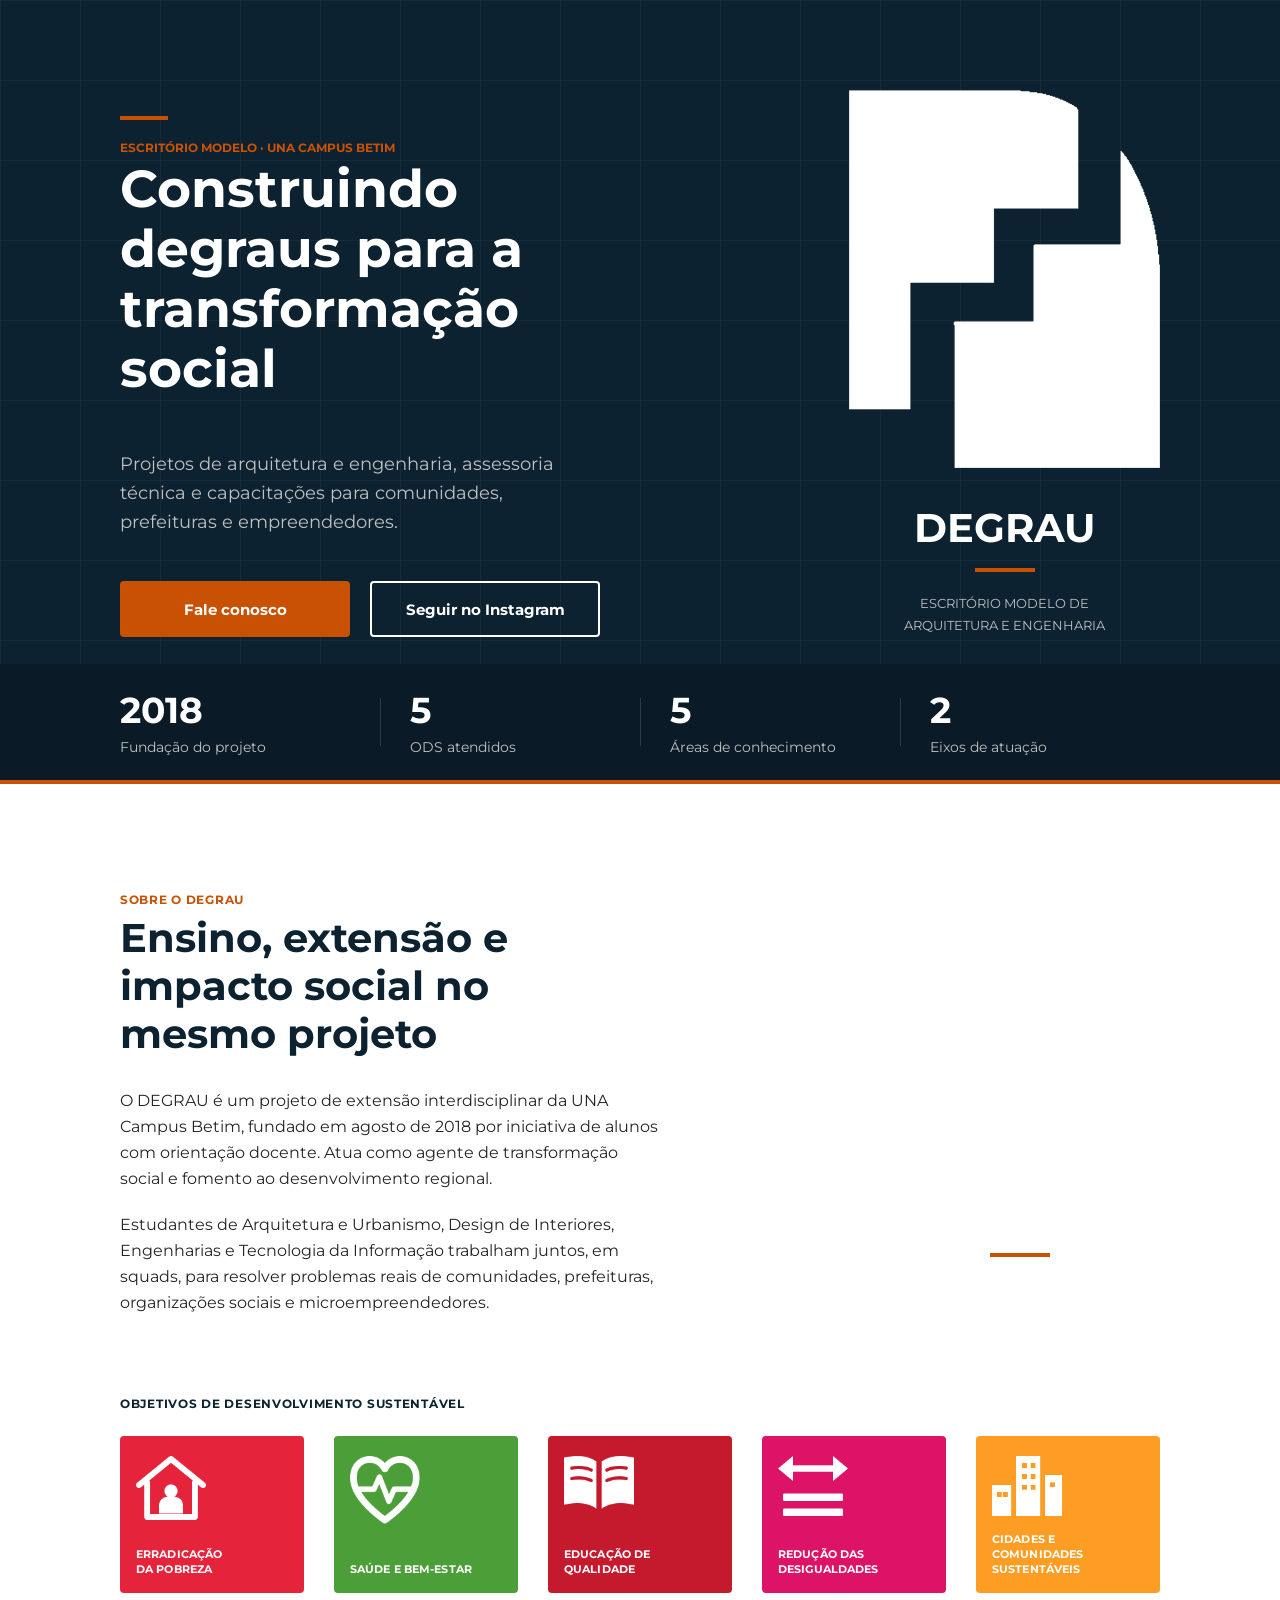
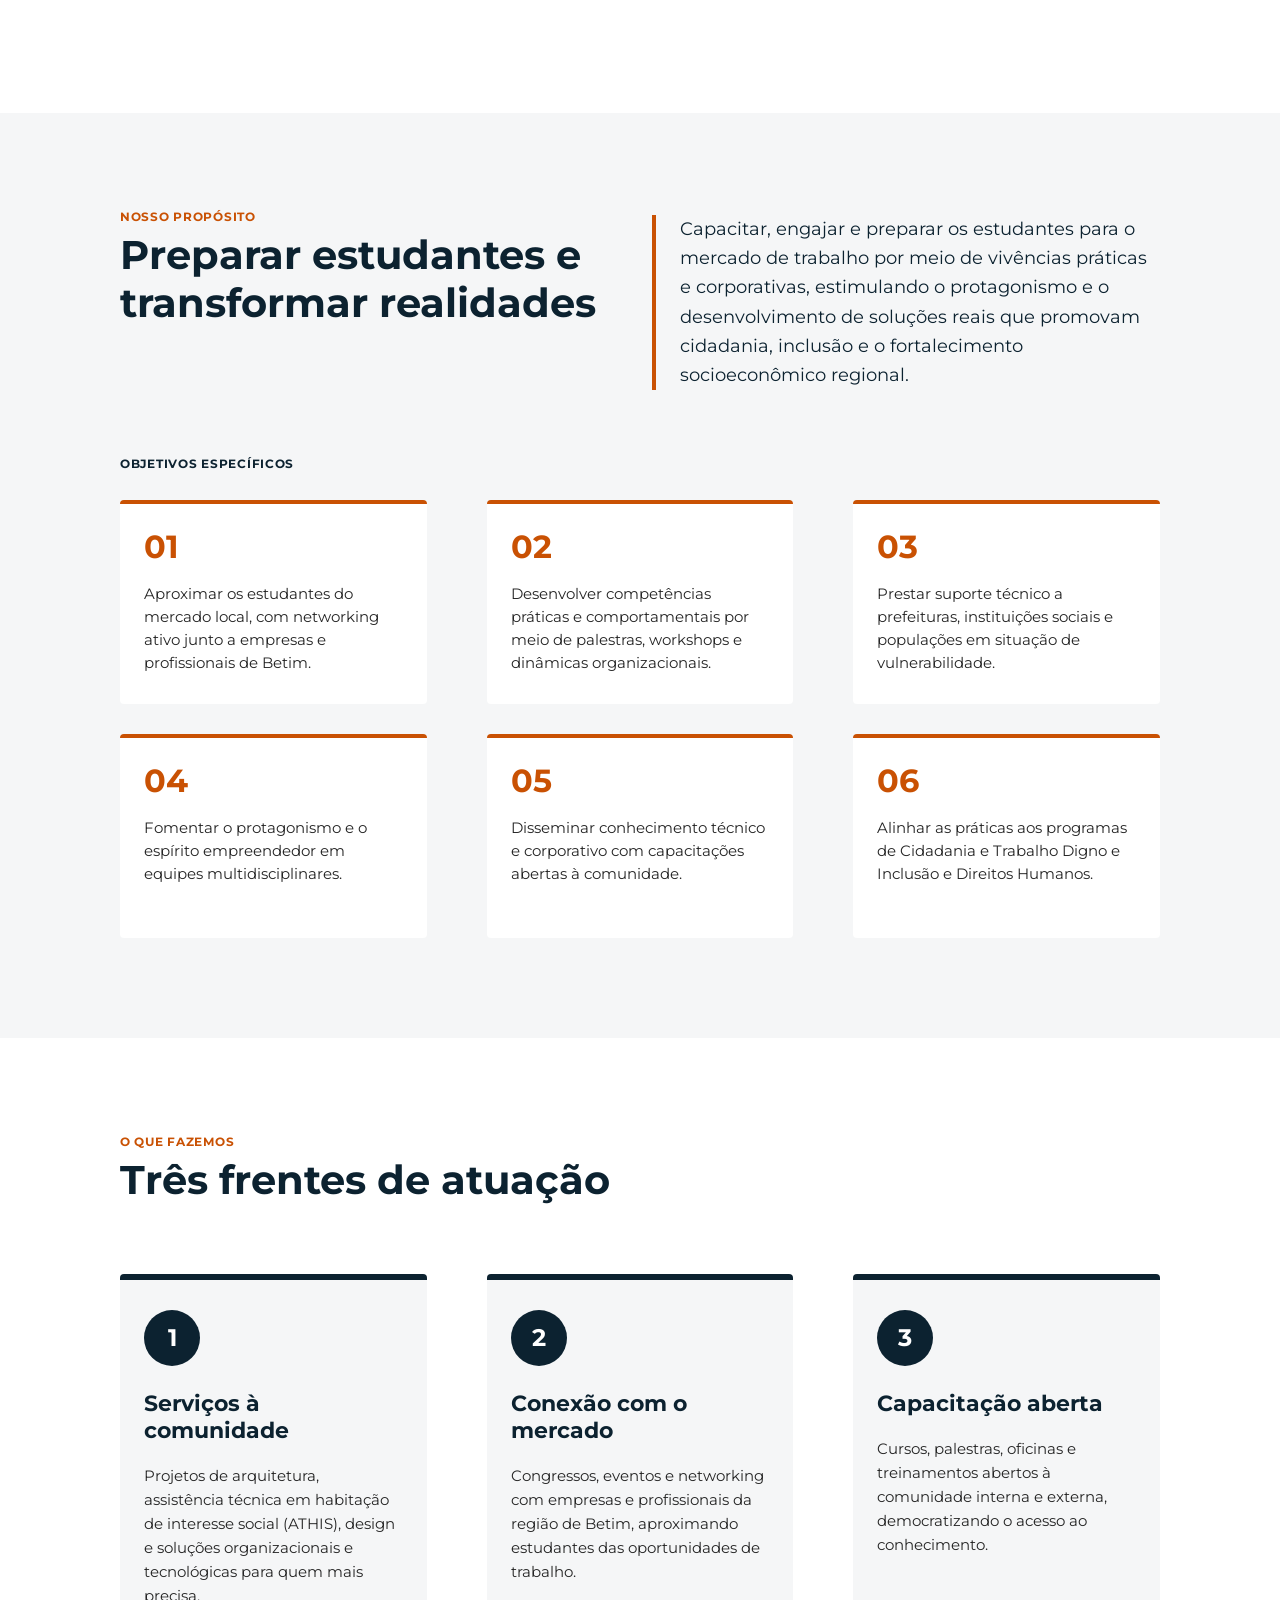
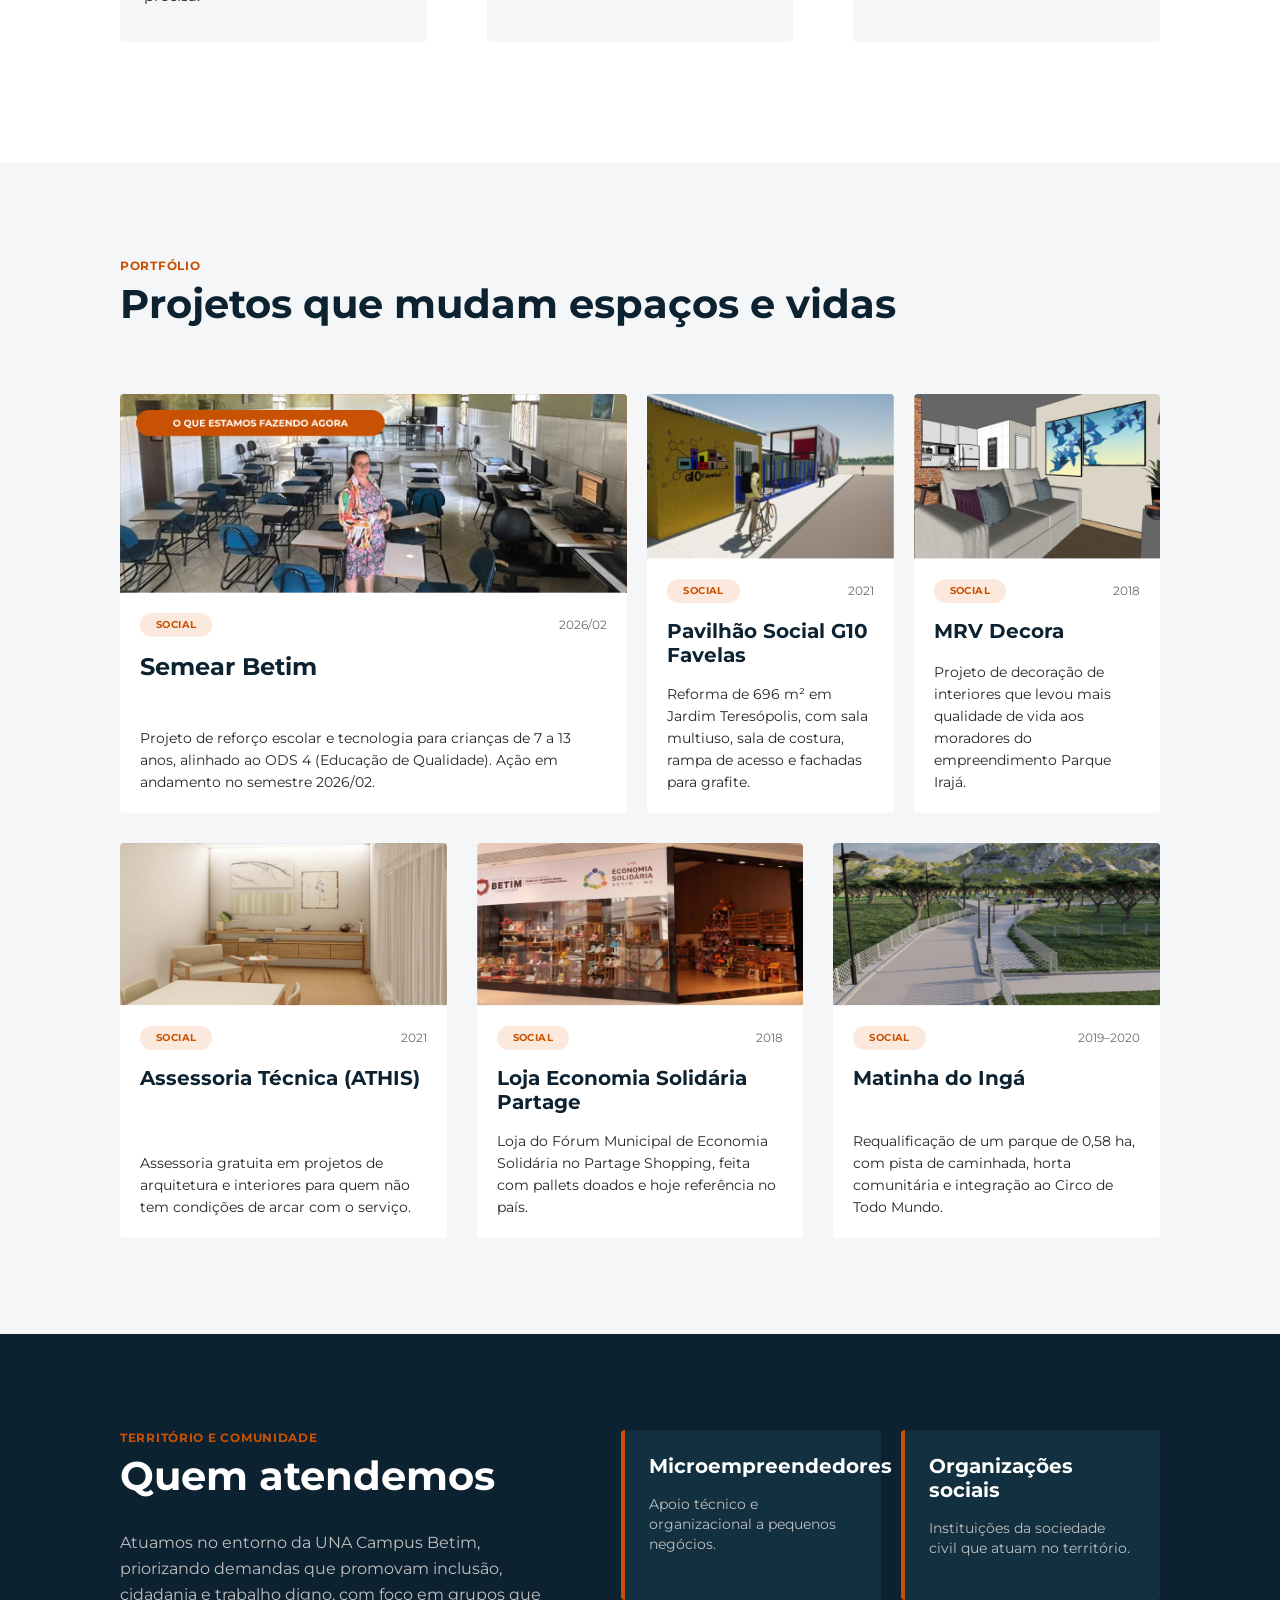
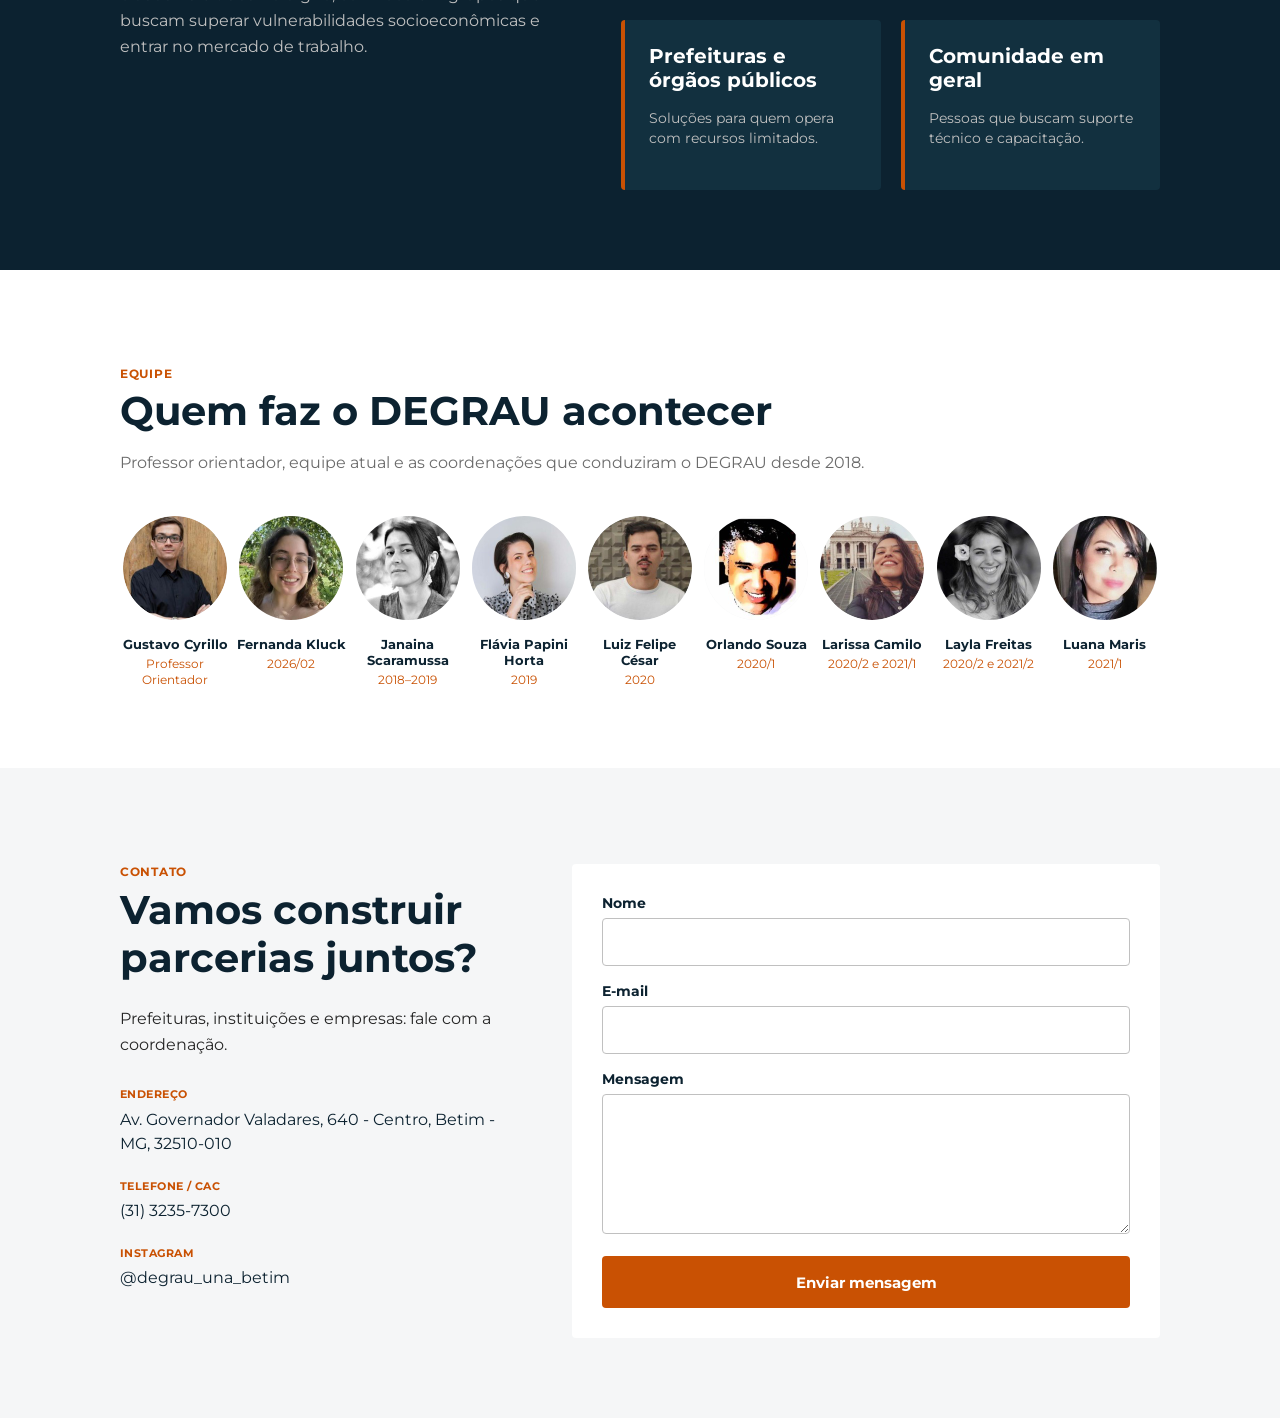
==== index.html @ a66bc0fb "feat(equipe): publica os retratos e o anel laranja no hover" ====
<!DOCTYPE html>
<html lang="pt-BR">

<head>
  <meta charset="UTF-8">
  <meta name="viewport" content="width=device-width, initial-scale=1.0">
  <title>DEGRAU · Home</title>
  <link rel="preconnect" href="https://fonts.googleapis.com">
  <link rel="preconnect" href="https://fonts.gstatic.com" crossorigin>
  <link href="https://fonts.googleapis.com/css2?family=Montserrat:wght@400;700&display=swap" rel="stylesheet">
  <link rel="stylesheet" href="style/style.css">
</head>

<body>
  <main>
    <section class="hero" aria-labelledby="hero-titulo">
      <div class="hero-main">
        <div class="hero-layout">
          <div class="hero-copy">
            <span class="hero-rule" aria-hidden="true"></span>
            <p class="f-overline hero-kicker">ESCRITÓRIO MODELO · UNA CAMPUS BETIM</p>
            <h1 id="hero-titulo" class="f-display hero-title">Construindo<br>degraus para a<br>transformação<br>social</h1>
            <p class="f-lead hero-lead">Projetos de arquitetura e engenharia, assessoria<br>técnica e capacitações para comunidades,<br>prefeituras e empreendedores.</p>
            <div class="hero-actions">
              <a class="btn btn-primary" href="#contato">Fale conosco</a>
              <a class="btn btn-secondary" href="https://www.instagram.com/degrau_una_betim/" target="_blank" rel="noopener noreferrer">Seguir no Instagram</a>
            </div>
          </div>
          <div class="hero-mark">
            <img class="hero-symbol" src="assets/simbolo-degrau.png" width="311" height="380" alt="">
            <p class="f-title hero-word">DEGRAU</p>
            <span class="hero-rule" aria-hidden="true"></span>
            <p class="f-small hero-lockup">ESCRITÓRIO MODELO DE<br>ARQUITETURA E ENGENHARIA</p>
          </div>
        </div>
      </div>
      <div class="hero-stats">
        <ul class="hero-stats-list">
          <li>
            <p class="f-number">2018</p>
            <p class="f-caption">Fundação do projeto</p>
          </li>
          <li>
            <p class="f-number">5</p>
            <p class="f-caption">ODS atendidos</p>
          </li>
          <li>
            <p class="f-number">5</p>
            <p class="f-caption">Áreas de conhecimento</p>
          </li>
          <li>
            <p class="f-number">2</p>
            <p class="f-caption">Eixos de atuação</p>
          </li>
        </ul>
      </div>
    </section>

    <section class="sobre" id="sobre" aria-labelledby="sobre-titulo">
      <div class="sobre-inner">
        <div class="sobre-layout">
          <div class="sobre-copy">
            <p class="f-overline sobre-kicker">Sobre o DEGRAU</p>
            <h2 id="sobre-titulo" class="f-title sobre-title">Ensino, extensão e impacto social no mesmo projeto</h2>
            <p class="f-body sobre-text">O DEGRAU é um projeto de extensão interdisciplinar da UNA Campus Betim, fundado em agosto de 2018 por iniciativa de alunos com orientação docente. Atua como agente de transformação social e fomento ao desenvolvimento regional.</p>
            <p class="f-body sobre-text">Estudantes de Arquitetura e Urbanismo, Design de Interiores, Engenharias e Tecnologia da Informação trabalham juntos, em squads, para resolver problemas reais de comunidades, prefeituras, organizações sociais e microempreendedores.</p>
          </div>

          <figure class="sobre-mark">
            <img src="assets/simbolo-degrau.png" width="280" height="340" alt="">
            <span class="sobre-mark-rule" aria-hidden="true"></span>
          </figure>
        </div>

        <div class="sobre-ods">
          <h3 id="sobre-ods-titulo" class="f-overline sobre-ods-heading">Objetivos de Desenvolvimento Sustentável</h3>
          <ul class="sobre-ods-list">
            <li class="sobre-ods-card sobre-ods-card--pobreza">
              <img class="sobre-ods-icon" src="assets/ods-logo/house-logo.png" alt="">
              <p class="sobre-ods-label">Erradicação da pobreza</p>
            </li>
            <li class="sobre-ods-card sobre-ods-card--saude">
              <img class="sobre-ods-icon" src="assets/ods-logo/heart-logo.png" alt="">
              <p class="sobre-ods-label">Saúde e bem-estar</p>
            </li>
            <li class="sobre-ods-card sobre-ods-card--educacao">
              <img class="sobre-ods-icon" src="assets/ods-logo/book-logo.png" alt="">
              <p class="sobre-ods-label">Educação de qualidade</p>
            </li>
            <li class="sobre-ods-card sobre-ods-card--desigualdades">
              <img class="sobre-ods-icon" src="assets/ods-logo/width-logo.png" alt="">
              <p class="sobre-ods-label">Redução das desigualdades</p>
            </li>
            <li class="sobre-ods-card sobre-ods-card--cidades">
              <img class="sobre-ods-icon" src="assets/ods-logo/city-logo.png" alt="">
              <p class="sobre-ods-label">Cidades e comunidades sustentáveis</p>
            </li>
          </ul>
        </div>
      </div>
    </section>

    <section class="proposito" aria-labelledby="proposito-titulo">
      <div class="proposito-inner">
        <div class="proposito-intro">
          <div class="proposito-heading">
            <p class="f-overline proposito-kicker">Nosso propósito</p>
            <h2 id="proposito-titulo" class="f-title proposito-title">Preparar estudantes e transformar realidades</h2>
          </div>
          <p class="f-lead proposito-text">
            Capacitar, engajar e preparar os estudantes para o mercado de
            trabalho por meio de vivências práticas e corporativas,
            estimulando o protagonismo e o desenvolvimento de soluções reais
            que promovam cidadania, inclusão e o fortalecimento
            socioeconômico regional.
          </p>
        </div>

        <div class="proposito-objetivos">
          <h3 id="proposito-objetivos-titulo" class="f-overline proposito-objetivos-heading">Objetivos específicos</h3>
          <ol class="proposito-grid" aria-labelledby="proposito-objetivos-titulo">
            <li class="proposito-card">
              <p class="f-index proposito-number" aria-hidden="true">01</p>
              <p class="f-ui proposito-card-text">Aproximar os estudantes do mercado local, com networking ativo junto a empresas e profissionais de Betim.</p>
            </li>
            <li class="proposito-card">
              <p class="f-index proposito-number" aria-hidden="true">02</p>
              <p class="f-ui proposito-card-text">Desenvolver competências práticas e comportamentais por meio de palestras, workshops e dinâmicas organizacionais.</p>
            </li>
            <li class="proposito-card">
              <p class="f-index proposito-number" aria-hidden="true">03</p>
              <p class="f-ui proposito-card-text">Prestar suporte técnico a prefeituras, instituições sociais e populações em situação de vulnerabilidade.</p>
            </li>
            <li class="proposito-card">
              <p class="f-index proposito-number" aria-hidden="true">04</p>
              <p class="f-ui proposito-card-text">Fomentar o protagonismo e o espírito empreendedor em equipes multidisciplinares.</p>
            </li>
            <li class="proposito-card">
              <p class="f-index proposito-number" aria-hidden="true">05</p>
              <p class="f-ui proposito-card-text">Disseminar conhecimento técnico e corporativo com capacitações abertas à comunidade.</p>
            </li>
            <li class="proposito-card">
              <p class="f-index proposito-number" aria-hidden="true">06</p>
              <p class="f-ui proposito-card-text">Alinhar as práticas aos programas de Cidadania e Trabalho Digno e Inclusão e Direitos Humanos.</p>
            </li>
          </ol>
        </div>
      </div>
    </section>

    <section class="fazemos" aria-labelledby="fazemos-titulo">
      <div class="fazemos-inner">
        <p class="f-overline fazemos-kicker">O que fazemos</p>
        <h2 id="fazemos-titulo" class="f-title fazemos-title">Três frentes de atuação</h2>
        <ul class="fazemos-grid">
          <li>
            <article class="fazemos-card">
              <p class="fazemos-number">1</p>
              <h3 class="fazemos-name">Serviços à comunidade</h3>
              <p class="fazemos-text">Projetos de arquitetura, assistência técnica em habitação de interesse social (ATHIS), design e soluções organizacionais e tecnológicas para quem mais precisa.</p>
            </article>
          </li>
          <li>
            <article class="fazemos-card">
              <p class="fazemos-number">2</p>
              <h3 class="fazemos-name">Conexão com o mercado</h3>
              <p class="fazemos-text">Congressos, eventos e networking com empresas e profissionais da região de Betim, aproximando estudantes das oportunidades de trabalho.</p>
            </article>
          </li>
          <li>
            <article class="fazemos-card fazemos-card--destaque">
              <p class="fazemos-number">3</p>
              <h3 class="fazemos-name">Capacitação aberta</h3>
              <p class="fazemos-text">Cursos, palestras, oficinas e treinamentos abertos à comunidade interna e externa, democratizando o acesso ao conhecimento.</p>
            </article>
          </li>
        </ul>
      </div>
    </section>

    <section class="portfolio" id="portfolio" aria-labelledby="portfolio-titulo">
      <div class="portfolio-inner">
        <p class="f-overline portfolio-kicker">Portfólio</p>
        <h2 id="portfolio-titulo" class="f-title portfolio-title">Projetos que mudam espaços e vidas</h2>
        <ul class="portfolio-top">
          <li>
            <article class="portfolio-card portfolio-card--feature">
              <div class="portfolio-cover">
                <img src="assets/portfolio/semear-betim.png" width="587" height="230" alt="Sala de aula do projeto Semear Betim, com mesas, computadores e uma professora.">
                <p class="visually-hidden">O que estamos fazendo agora</p>
              </div>
              <div class="portfolio-body">
                <div class="portfolio-meta">
                  <p class="portfolio-tag">Social</p>
                  <time class="portfolio-date" datetime="2026-02">2026/02</time>
                </div>
                <h3 class="portfolio-name">Semear Betim</h3>
                <p class="portfolio-summary">Projeto de reforço escolar e tecnologia para crianças de 7 a 13 anos, alinhado ao ODS 4 (Educação de Qualidade). Ação em andamento no semestre 2026/02.</p>
              </div>
            </article>
          </li>
          <li>
            <article class="portfolio-card portfolio-card--side">
              <div class="portfolio-cover">
                <img src="assets/portfolio/pavilhao-g10.png" width="285" height="190" alt="Fachada do Pavilhão Social G10 Favelas, com mural colorido e uma pessoa de bicicleta.">
              </div>
              <div class="portfolio-body">
                <div class="portfolio-meta">
                  <p class="portfolio-tag">Social</p>
                  <time class="portfolio-date" datetime="2021">2021</time>
                </div>
                <h3 class="portfolio-name">Pavilhão Social G10 Favelas</h3>
                <p class="portfolio-summary">Reforma de 696 m² em Jardim Teresópolis, com sala multiuso, sala de costura, rampa de acesso e fachadas para grafite.</p>
              </div>
            </article>
          </li>
          <li>
            <article class="portfolio-card portfolio-card--side">
              <div class="portfolio-cover">
                <img src="assets/portfolio/mrv-decora.png" width="285" height="190" alt="Sala de estar do projeto MRV Decora, com sofá, quadros e cozinha ao fundo.">
              </div>
              <div class="portfolio-body">
                <div class="portfolio-meta">
                  <p class="portfolio-tag">Social</p>
                  <time class="portfolio-date" datetime="2018">2018</time>
                </div>
                <h3 class="portfolio-name">MRV Decora</h3>
                <p class="portfolio-summary">Projeto de decoração de interiores que levou mais qualidade de vida aos moradores do empreendimento Parque Irajá.</p>
              </div>
            </article>
          </li>
        </ul>
        <ul class="portfolio-rest">
          <li>
            <article class="portfolio-card">
              <div class="portfolio-cover">
                <img src="assets/portfolio/athis.png" width="380" height="190" alt="Ambiente interno de um projeto de assessoria técnica, com estante, poltrona e mesa.">
              </div>
              <div class="portfolio-body">
                <div class="portfolio-meta">
                  <p class="portfolio-tag">Social</p>
                  <time class="portfolio-date" datetime="2021">2021</time>
                </div>
                <h3 class="portfolio-name">Assessoria Técnica (ATHIS)</h3>
                <p class="portfolio-summary">Assessoria gratuita em projetos de arquitetura e interiores para quem não tem condições de arcar com o serviço.</p>
              </div>
            </article>
          </li>
          <li>
            <article class="portfolio-card">
              <div class="portfolio-cover">
                <img src="assets/portfolio/loja-partage.png" width="380" height="190" alt="Vitrine da Loja Economia Solidária no Partage Shopping, com produtos e pallets.">
              </div>
              <div class="portfolio-body">
                <div class="portfolio-meta">
                  <p class="portfolio-tag">Social</p>
                  <time class="portfolio-date" datetime="2018">2018</time>
                </div>
                <h3 class="portfolio-name">Loja Economia Solidária Partage</h3>
                <p class="portfolio-summary">Loja do Fórum Municipal de Economia Solidária no Partage Shopping, feita com pallets doados e hoje referência no país.</p>
              </div>
            </article>
          </li>
          <li>
            <article class="portfolio-card">
              <div class="portfolio-cover">
                <img src="assets/portfolio/matinha-inga.png" width="380" height="190" alt="Caminho e áreas verdes do parque Matinha do Ingá.">
              </div>
              <div class="portfolio-body">
                <div class="portfolio-meta">
                  <p class="portfolio-tag">Social</p>
                  <time class="portfolio-date" datetime="2019">2019–2020</time>
                </div>
                <h3 class="portfolio-name">Matinha do Ingá</h3>
                <p class="portfolio-summary">Requalificação de um parque de 0,58 ha, com pista de caminhada, horta comunitária e integração ao Circo de Todo Mundo.</p>
              </div>
            </article>
          </li>
        </ul>
      </div>
    </section>

    <section class="quem" aria-labelledby="quem-titulo">
      <div class="quem-inner">
        <div>
          <p class="f-overline quem-kicker">Território e comunidade</p>
          <h2 id="quem-titulo" class="f-title quem-title">Quem atendemos</h2>
          <p class="f-body quem-text">Atuamos no entorno da UNA Campus Betim, priorizando demandas que promovam inclusão, cidadania e trabalho digno, com foco em grupos que buscam superar vulnerabilidades socioeconômicas e entrar no mercado de trabalho.</p>
        </div>
        <ul class="quem-grid">
          <li class="quem-card">
            <h3 class="quem-name">Microempreendedores</h3>
            <p class="quem-detail">Apoio técnico e organizacional a pequenos negócios.</p>
          </li>
          <li class="quem-card">
            <h3 class="quem-name">Organizações sociais</h3>
            <p class="quem-detail">Instituições da sociedade civil que atuam no território.</p>
          </li>
          <li class="quem-card">
            <h3 class="quem-name">Prefeituras e órgãos públicos</h3>
            <p class="quem-detail">Soluções para quem opera com recursos limitados.</p>
          </li>
          <li class="quem-card">
            <h3 class="quem-name">Comunidade em geral</h3>
            <p class="quem-detail">Pessoas que buscam suporte técnico e capacitação.</p>
          </li>
        </ul>
      </div>
    </section>

    <section class="equipe" id="equipe" aria-labelledby="equipe-titulo">
      <div class="equipe-inner">
        <p class="f-overline equipe-kicker">Equipe</p>
        <h2 id="equipe-titulo" class="f-title equipe-title">Quem faz o DEGRAU acontecer</h2>
        <p class="f-body equipe-lead">Professor orientador, equipe atual e as coordenações que conduziram o DEGRAU desde 2018.</p>
        <ul class="equipe-list">
          <li class="equipe-person equipe-person--orientador">
            <img class="equipe-photo" src="assets/equipe/Gustavo%20Cyrillo.png" width="104" height="104" alt="Retrato de Gustavo Cyrillo">
            <h3 class="equipe-name">Gustavo Cyrillo</h3>
            <p class="equipe-role">Professor Orientador</p>
          </li>
          <li class="equipe-person">
            <img class="equipe-photo" src="assets/equipe/Fernanda%20Kluck.png" width="104" height="104" alt="Retrato de Fernanda Kluck">
            <h3 class="equipe-name">Fernanda Kluck</h3>
            <p class="equipe-role">2026/02</p>
          </li>
          <li class="equipe-person">
            <img class="equipe-photo" src="assets/equipe/Janaina%20Scaramussa.jpeg" width="104" height="104" alt="Retrato de Janaina Scaramussa">
            <h3 class="equipe-name">Janaina Scaramussa</h3>
            <p class="equipe-role">2018–2019</p>
          </li>
          <li class="equipe-person">
            <img class="equipe-photo" src="assets/equipe/Fl%C3%A1via%20Papini%20Horta.jpeg" width="104" height="104" alt="Retrato de Flávia Papini Horta">
            <h3 class="equipe-name">Flávia Papini Horta</h3>
            <p class="equipe-role">2019</p>
          </li>
          <li class="equipe-person">
            <img class="equipe-photo" src="assets/equipe/Luiz%20Felipe%20C%C3%A9sar.jpeg" width="104" height="104" alt="Retrato de Luiz Felipe César">
            <h3 class="equipe-name">Luiz Felipe César</h3>
            <p class="equipe-role">2020</p>
          </li>
          <li class="equipe-person">
            <img class="equipe-photo" src="assets/equipe/Orlando%20Souza.jpeg" width="104" height="104" alt="Retrato de Orlando Souza">
            <h3 class="equipe-name">Orlando Souza</h3>
            <p class="equipe-role">2020/1</p>
          </li>
          <li class="equipe-person">
            <img class="equipe-photo" src="assets/equipe/Larissa%20Camilo.jpeg" width="104" height="104" alt="Retrato de Larissa Camilo">
            <h3 class="equipe-name">Larissa Camilo</h3>
            <p class="equipe-role">2020/2 e 2021/1</p>
          </li>
          <li class="equipe-person">
            <img class="equipe-photo" src="assets/equipe/Layla%20Freitas.jpeg" width="104" height="104" alt="Retrato de Layla Freitas">
            <h3 class="equipe-name">Layla Freitas</h3>
            <p class="equipe-role">2020/2 e 2021/2</p>
          </li>
          <li class="equipe-person">
            <img class="equipe-photo" src="assets/equipe/Luana%20Maris.jpeg" width="104" height="104" alt="Retrato de Luana Maris">
            <h3 class="equipe-name">Luana Maris</h3>
            <p class="equipe-role">2021/1</p>
          </li>
        </ul>
      </div>
    </section>

    <section class="contato" id="contato" aria-labelledby="contato-titulo">
      <div class="contato-inner">
        <div>
          <p class="f-overline contato-kicker">Contato</p>
          <h2 id="contato-titulo" class="f-title contato-title">Vamos construir parcerias juntos?</h2>
          <p class="f-body contato-lead">Prefeituras, instituições e empresas: fale com a coordenação.</p>
          <dl class="contato-data">
            <div>
              <dt class="contato-label">Endereço</dt>
              <dd class="contato-value">Av. Governador Valadares, 640 - Centro, Betim - MG, 32510-010</dd>
            </div>
            <div>
              <dt class="contato-label">Telefone / CAC</dt>
              <dd class="contato-value"><a href="tel:+553132357300">(31) 3235-7300</a></dd>
            </div>
            <div>
              <dt class="contato-label">Instagram</dt>
              <dd class="contato-value"><a href="https://www.instagram.com/degrau_una_betim/" target="_blank" rel="noopener noreferrer">@degrau_una_betim</a></dd>
            </div>
          </dl>
        </div>
        <form id="contato-form" class="contato-form" novalidate>
          <div class="contato-field">
            <label for="contato-nome">Nome</label>
            <input class="field" id="contato-nome" name="nome" type="text" autocomplete="name" aria-describedby="contato-nome-erro">
            <p class="contato-error" id="contato-nome-erro" hidden></p>
          </div>
          <div class="contato-field">
            <label for="contato-email">E-mail</label>
            <input class="field" id="contato-email" name="email" type="email" autocomplete="email" inputmode="email" aria-describedby="contato-email-erro">
            <p class="contato-error" id="contato-email-erro" hidden></p>
          </div>
          <div class="contato-field">
            <label for="contato-mensagem">Mensagem</label>
            <textarea class="field contato-message" id="contato-mensagem" name="mensagem" aria-describedby="contato-mensagem-erro"></textarea>
            <p class="contato-error" id="contato-mensagem-erro" hidden></p>
          </div>
          <button class="btn btn-primary contato-submit" type="submit">Enviar mensagem</button>
        </form>
      </div>
    </section>
  </main>

  <script type="module" src="js/main.js"></script>
</body>

</html>
---- style/style.css ----
@import url("./base/reset.css");
@import url("./base/tokens.css");
@import url("./typography/fonts.css");
@import url("./components/buttons.css");
@import url("./guide/guide.css");
@import url("./guide/responsive.css");
@import url("./sections/hero.css");
@import url("./sections/sobre.css");
@import url("./sections/proposito.css");
@import url("./sections/fazemos.css");
@import url("./sections/portfolio.css");
@import url("./sections/quem.css");
@import url("./sections/equipe.css");
@import url("./sections/contato.css");
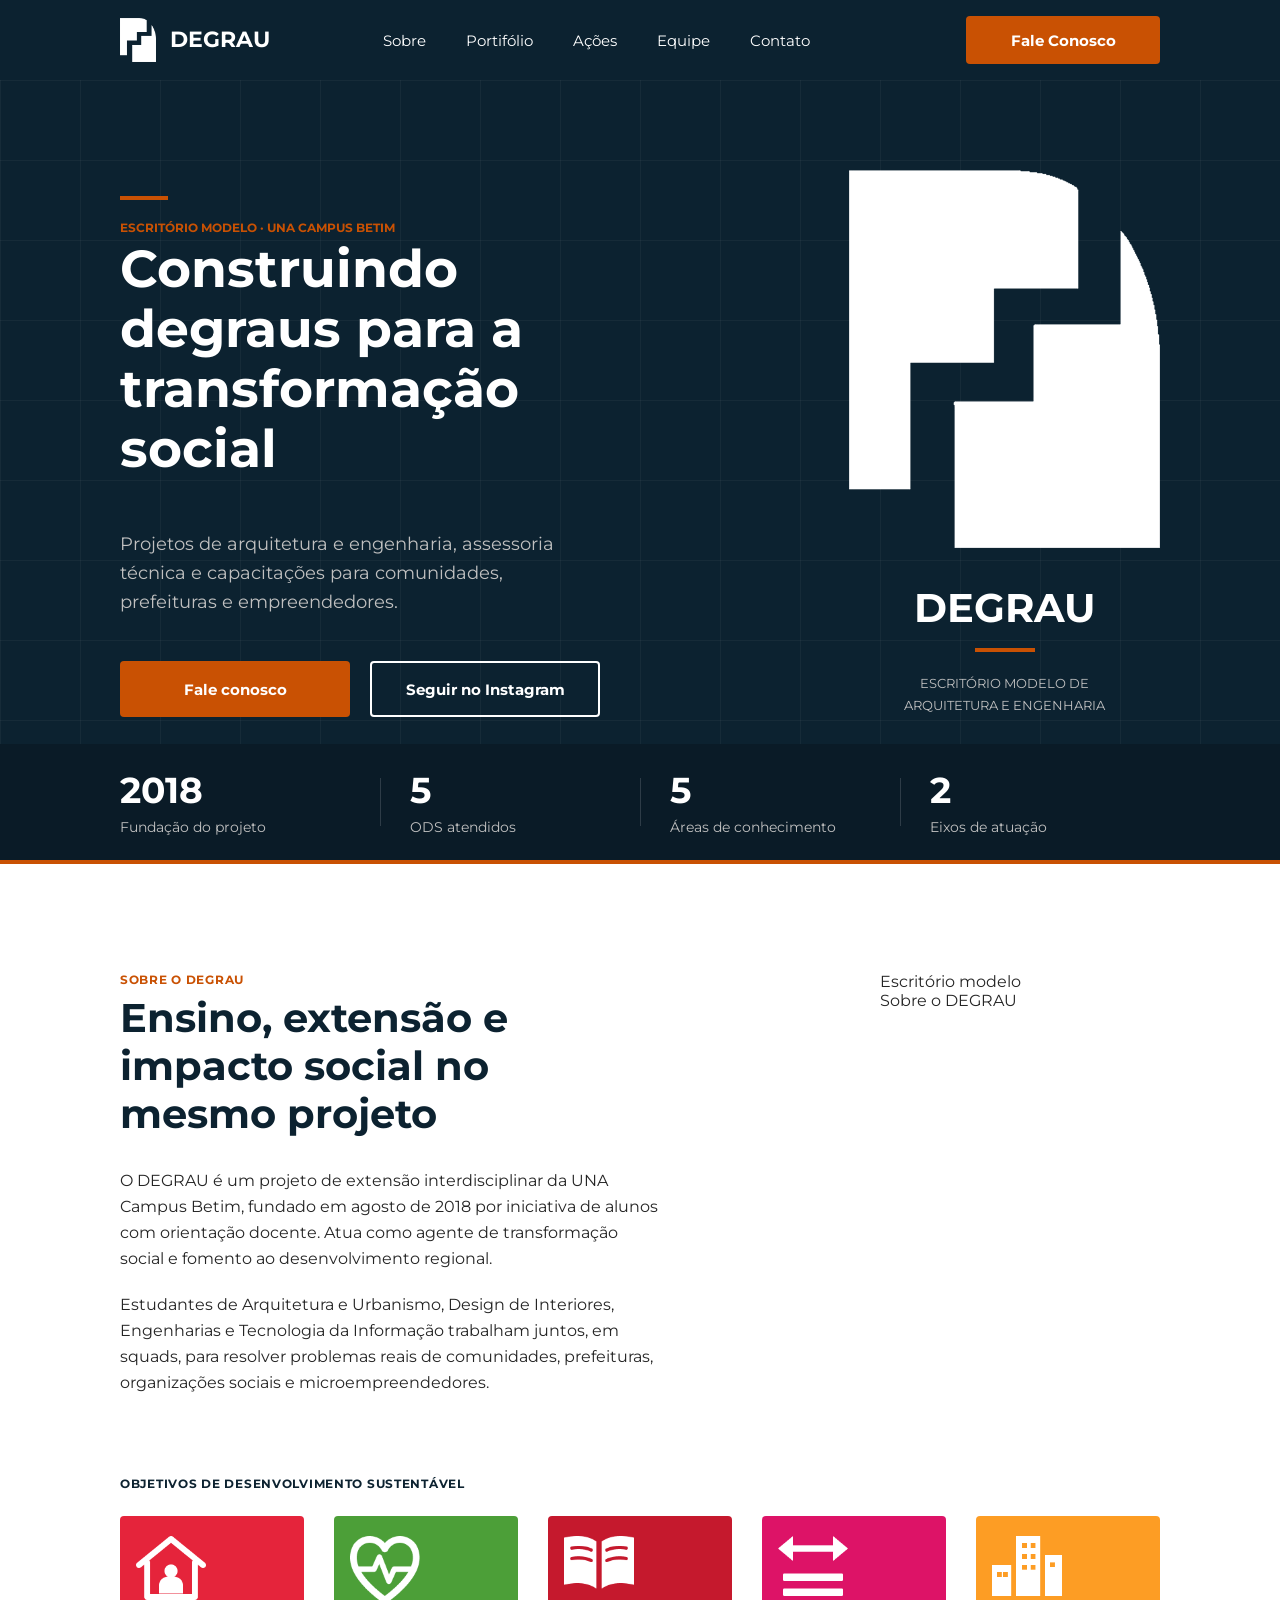
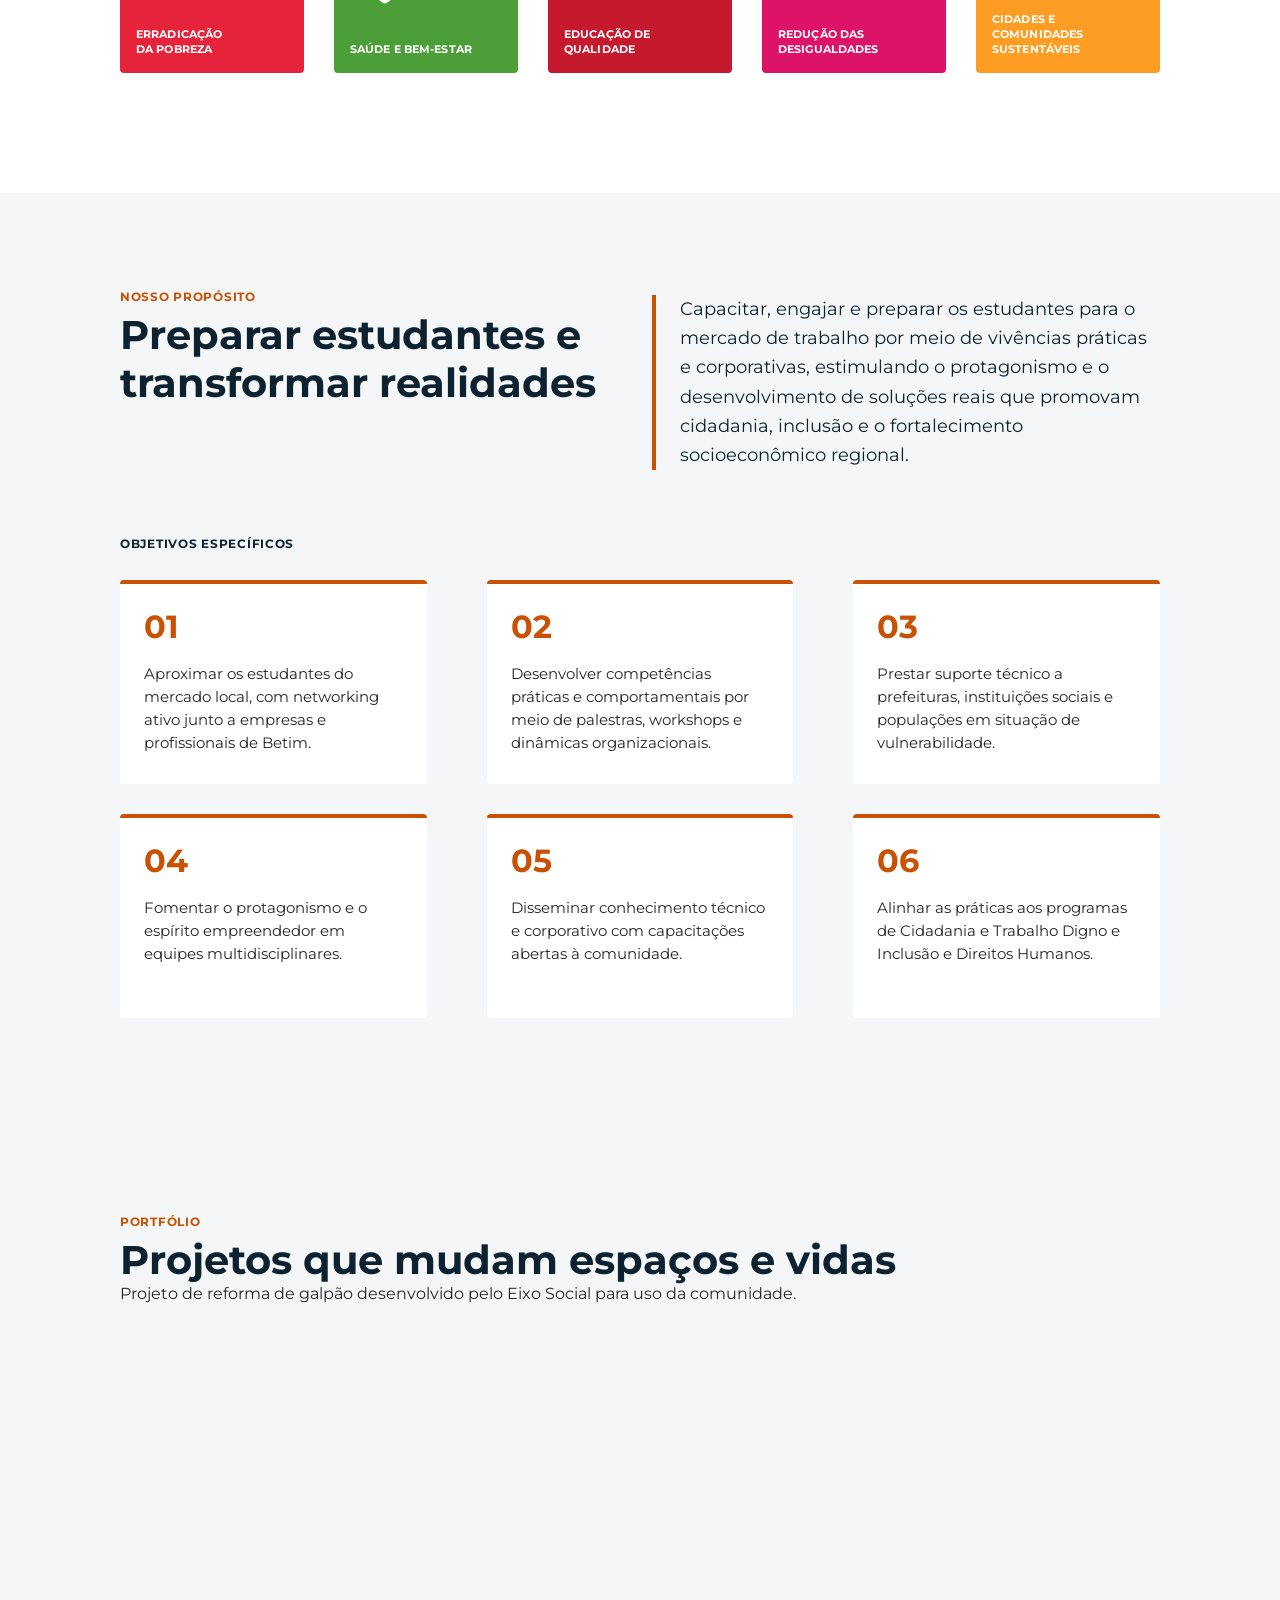
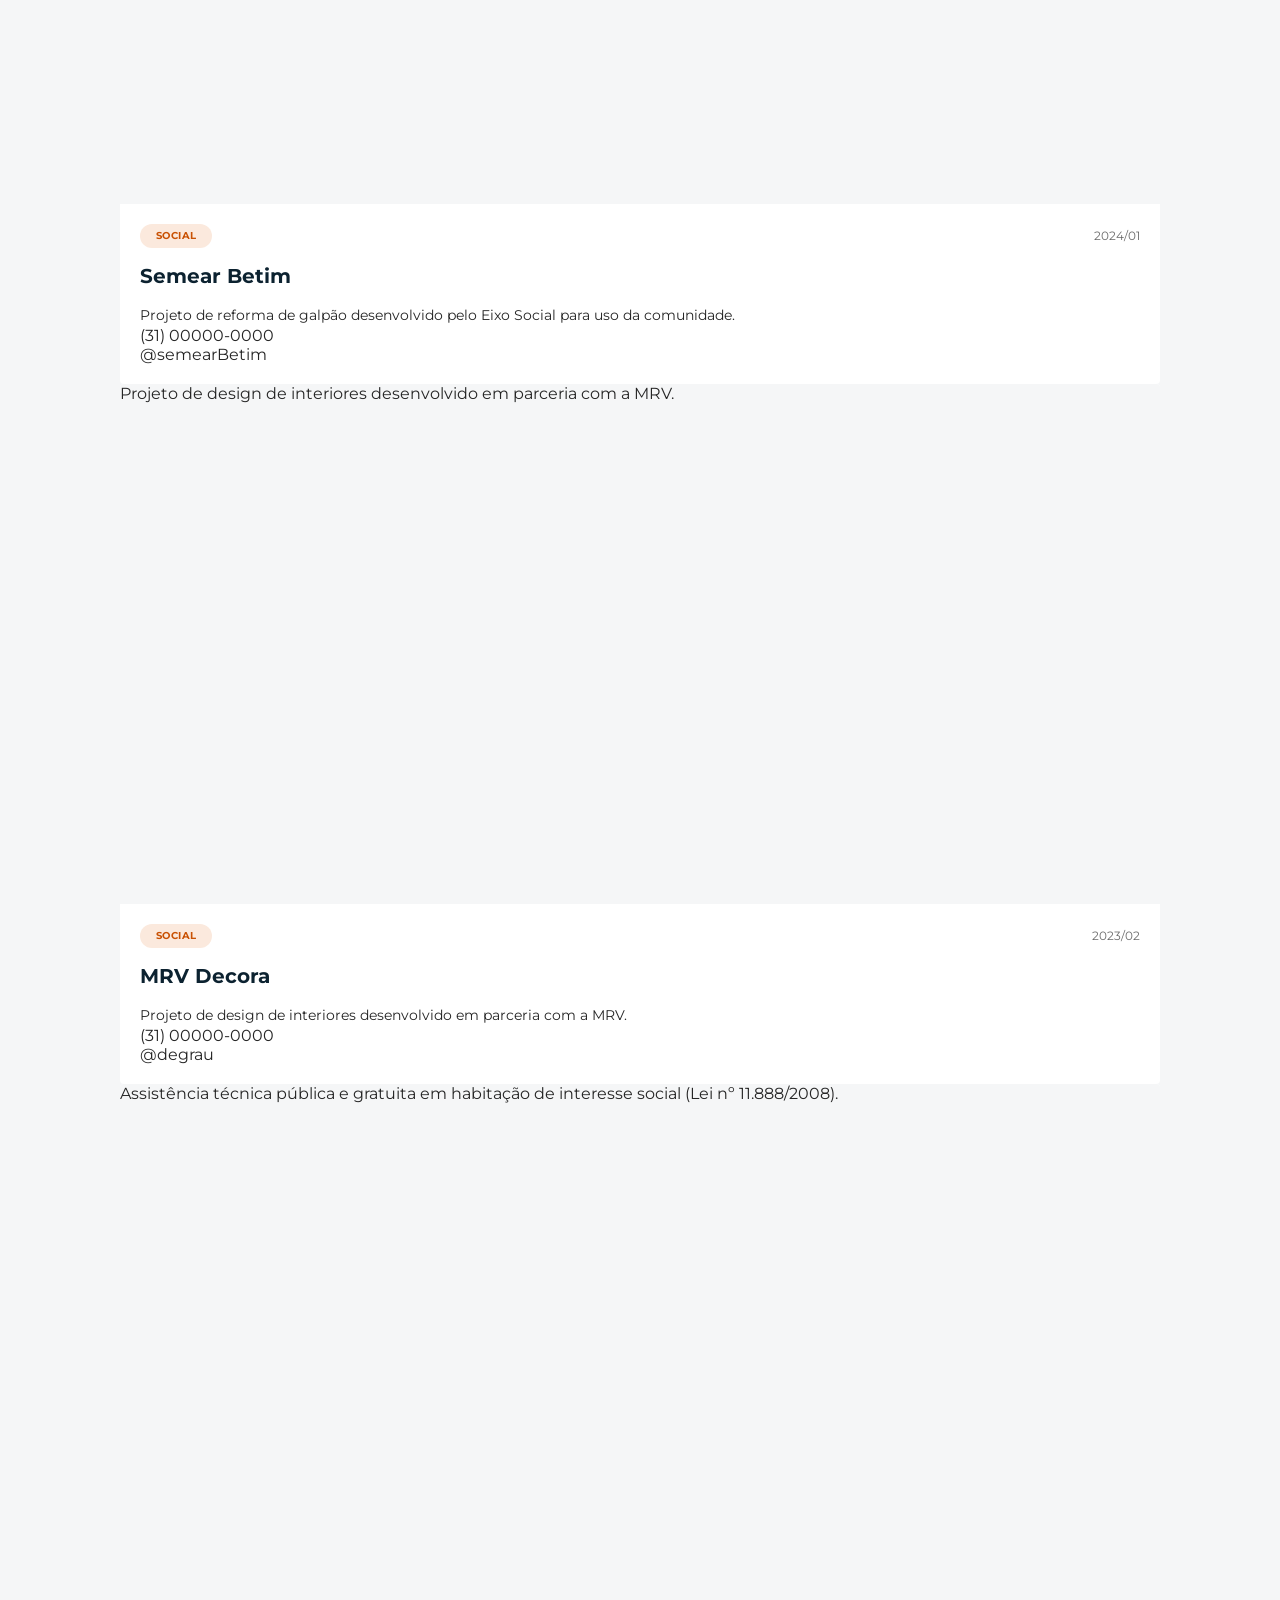
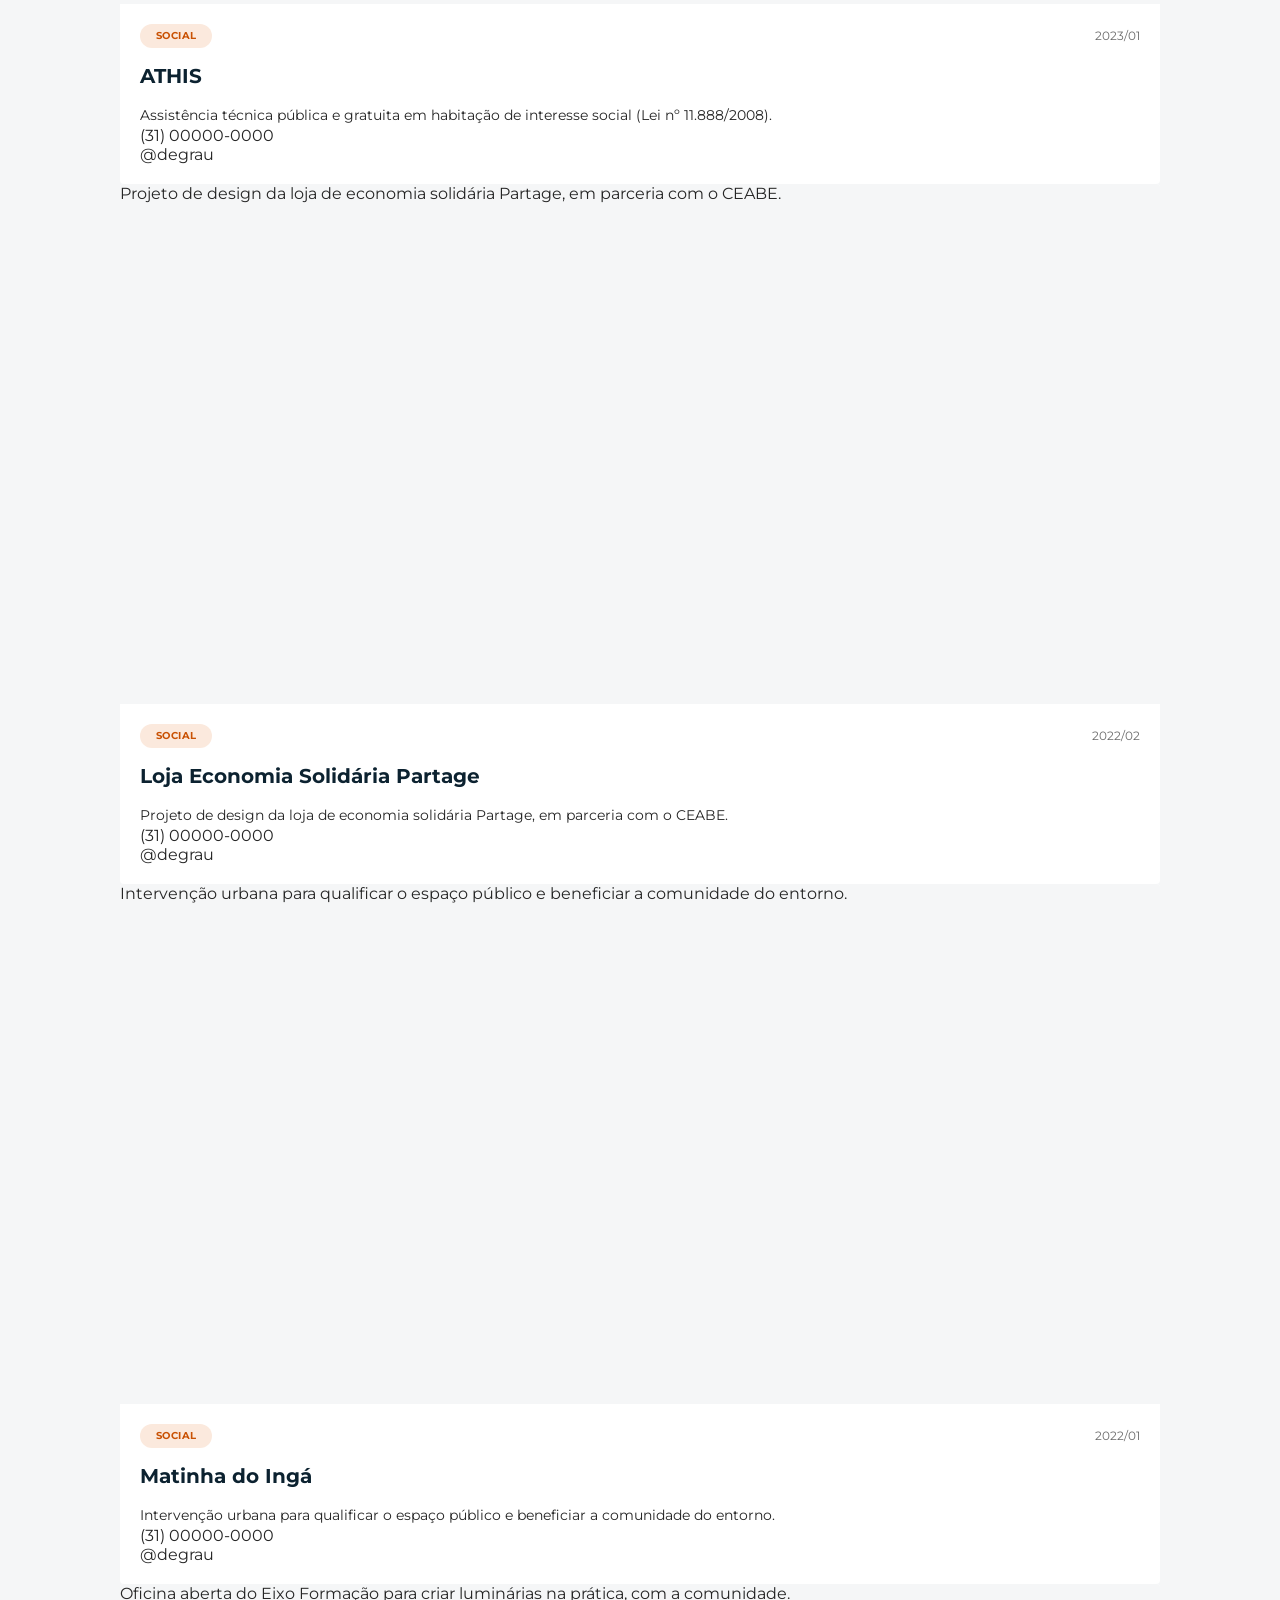
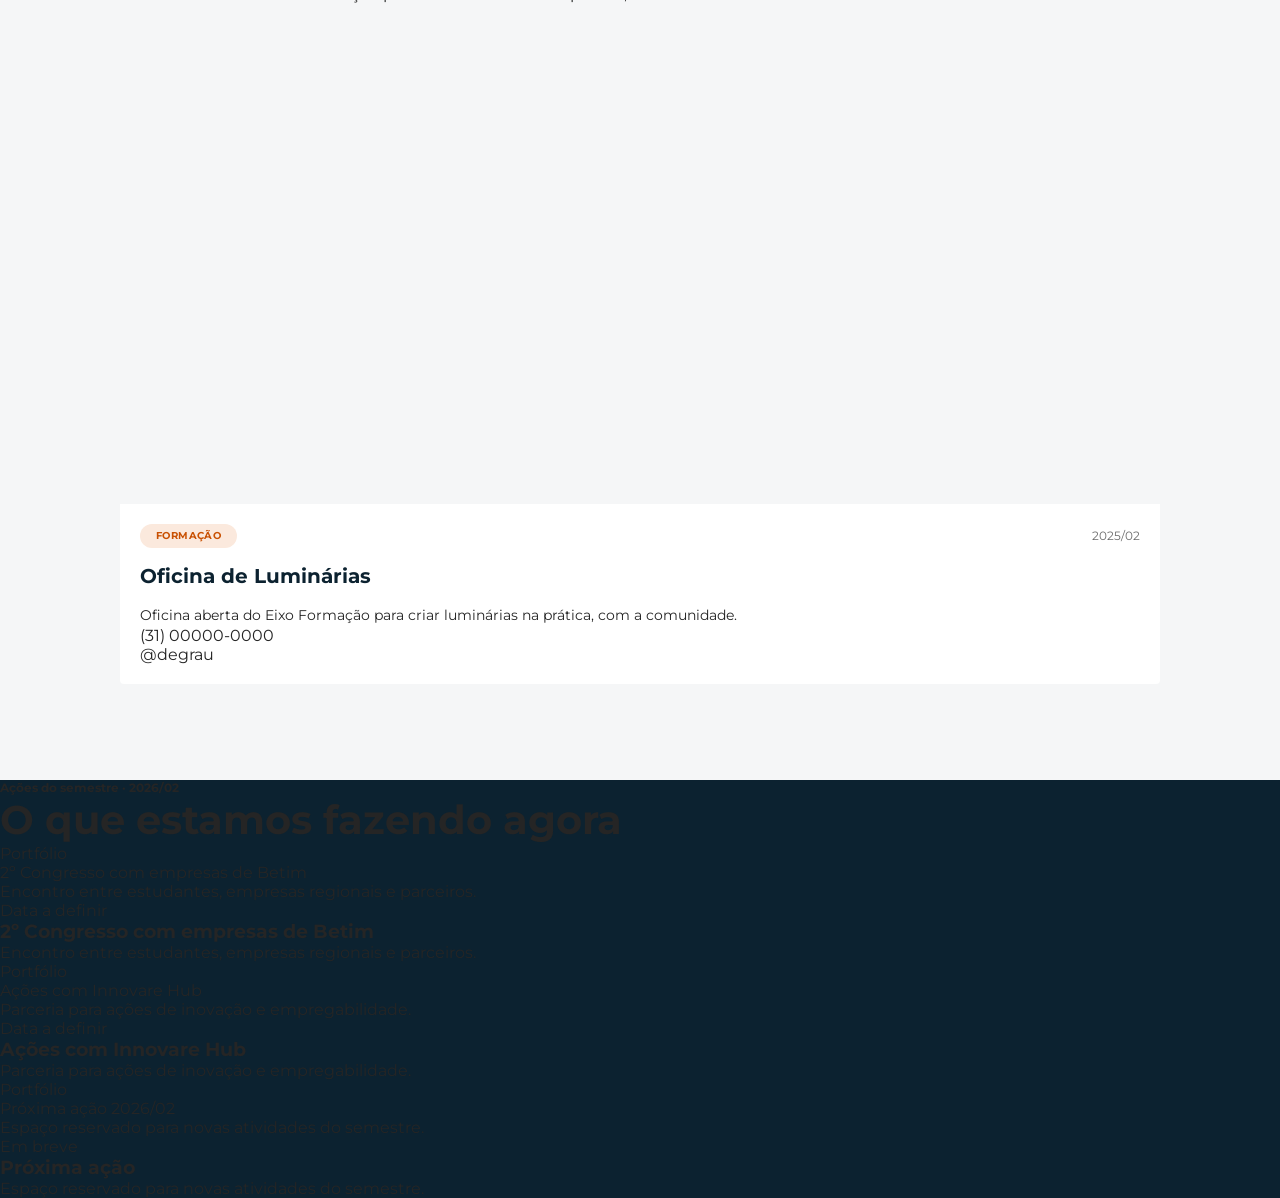
==== commit 51f5bd5d: "feat/header adicionado no site" ====
--- a/index.html
+++ b/index.html
@@ -11,7 +11,23 @@
   <link rel="stylesheet" href="style/style.css">
 </head>
 
-<body>
+<body class="home">
+
+  <header class="header">
+    <div class="logo-f-logo">
+      <img class="logo"src="assets/logo-degrau.png" width="36" height="44">
+      <span class="f-logo">DEGRAU</span>
+      </div>
+    <div class="links">
+      <a href="#sobre">Sobre</a>
+      <a href="#portfolio-titulo">Portifólio</a>
+      <a href="#acoes-titulo">Ações</a>
+      <a href="">Equipe</a>
+      <a href="">Contato</a>
+    </div>
+    <button class="btn btn-primary">Fale Conosco</button>
+  </header>
+
   <main>
     <section class="hero" aria-labelledby="hero-titulo">
       <div class="hero-main">
@@ -22,8 +38,9 @@
             <h1 id="hero-titulo" class="f-display hero-title">Construindo<br>degraus para a<br>transformação<br>social</h1>
             <p class="f-lead hero-lead">Projetos de arquitetura e engenharia, assessoria<br>técnica e capacitações para comunidades,<br>prefeituras e empreendedores.</p>
             <div class="hero-actions">
-              <a class="btn btn-primary" href="#contato">Fale conosco</a>
-              <a class="btn btn-secondary" href="https://www.instagram.com/degrau_una_betim/" target="_blank" rel="noopener noreferrer">Seguir no Instagram</a>
+              <!-- Preencher os href quando os links existirem. -->
+              <a class="btn btn-primary" href="">Fale conosco</a>
+              <a class="btn btn-secondary" href="">Seguir no Instagram</a>
             </div>
           </div>
           <div class="hero-mark">
@@ -56,20 +73,40 @@
       </div>
     </section>
 
-    <section class="sobre" id="sobre" aria-labelledby="sobre-titulo">
+    <section class="sobre" aria-labelledby="sobre-titulo">
       <div class="sobre-inner">
         <div class="sobre-layout">
           <div class="sobre-copy">
             <p class="f-overline sobre-kicker">Sobre o DEGRAU</p>
             <h2 id="sobre-titulo" class="f-title sobre-title">Ensino, extensão e impacto social no mesmo projeto</h2>
-            <p class="f-body sobre-text">O DEGRAU é um projeto de extensão interdisciplinar da UNA Campus Betim, fundado em agosto de 2018 por iniciativa de alunos com orientação docente. Atua como agente de transformação social e fomento ao desenvolvimento regional.</p>
-            <p class="f-body sobre-text">Estudantes de Arquitetura e Urbanismo, Design de Interiores, Engenharias e Tecnologia da Informação trabalham juntos, em squads, para resolver problemas reais de comunidades, prefeituras, organizações sociais e microempreendedores.</p>
+            <p class="f-body sobre-text">
+              O DEGRAU é um projeto de extensão interdisciplinar da
+              UNA Campus Betim, fundado em agosto de 2018 por
+              iniciativa de alunos com orientação docente. Atua como
+              agente de transformação social e fomento ao
+              desenvolvimento regional.
+            </p>
+            <p class="f-body sobre-text">
+              Estudantes de Arquitetura e Urbanismo, Design de
+              Interiores, Engenharias e Tecnologia da Informação
+              trabalham juntos, em squads, para resolver problemas
+              reais de comunidades, prefeituras, organizações sociais
+              e microempreendedores.
+            </p>
           </div>
 
-          <figure class="sobre-mark">
-            <img src="assets/simbolo-degrau.png" width="280" height="340" alt="">
-            <span class="sobre-mark-rule" aria-hidden="true"></span>
-          </figure>
+          <div class="sobre-board" aria-hidden="true">
+            <div class="sobre-board-copy">
+              <p class="sobre-board-kicker">Escritório modelo</p>
+              <p class="sobre-board-title">Sobre o DEGRAU</p>
+            </div>
+            <div class="sobre-board-steps">
+              <span></span>
+              <span></span>
+              <span></span>
+              <span></span>
+            </div>
+          </div>
         </div>
 
         <div class="sobre-ods">
@@ -148,265 +185,234 @@
       </div>
     </section>
 
-    <section class="fazemos" aria-labelledby="fazemos-titulo">
-      <div class="fazemos-inner">
-        <p class="f-overline fazemos-kicker">O que fazemos</p>
-        <h2 id="fazemos-titulo" class="f-title fazemos-title">Três frentes de atuação</h2>
-        <ul class="fazemos-grid">
-          <li>
-            <article class="fazemos-card">
-              <p class="fazemos-number">1</p>
-              <h3 class="fazemos-name">Serviços à comunidade</h3>
-              <p class="fazemos-text">Projetos de arquitetura, assistência técnica em habitação de interesse social (ATHIS), design e soluções organizacionais e tecnológicas para quem mais precisa.</p>
-            </article>
-          </li>
-          <li>
-            <article class="fazemos-card">
-              <p class="fazemos-number">2</p>
-              <h3 class="fazemos-name">Conexão com o mercado</h3>
-              <p class="fazemos-text">Congressos, eventos e networking com empresas e profissionais da região de Betim, aproximando estudantes das oportunidades de trabalho.</p>
-            </article>
-          </li>
-          <li>
-            <article class="fazemos-card fazemos-card--destaque">
-              <p class="fazemos-number">3</p>
-              <h3 class="fazemos-name">Capacitação aberta</h3>
-              <p class="fazemos-text">Cursos, palestras, oficinas e treinamentos abertos à comunidade interna e externa, democratizando o acesso ao conhecimento.</p>
-            </article>
-          </li>
-        </ul>
-      </div>
-    </section>
-
-    <section class="portfolio" id="portfolio" aria-labelledby="portfolio-titulo">
+    <section class="portfolio" aria-labelledby="portfolio-titulo">
       <div class="portfolio-inner">
         <p class="f-overline portfolio-kicker">Portfólio</p>
         <h2 id="portfolio-titulo" class="f-title portfolio-title">Projetos que mudam espaços e vidas</h2>
-        <ul class="portfolio-top">
-          <li>
-            <article class="portfolio-card portfolio-card--feature">
-              <div class="portfolio-cover">
-                <img src="assets/portfolio/semear-betim.png" width="587" height="230" alt="Sala de aula do projeto Semear Betim, com mesas, computadores e uma professora.">
-                <p class="visually-hidden">O que estamos fazendo agora</p>
+        <ul class="portfolio-grid">
+          <li>
+            <article class="portfolio-card">
+              <div class="portfolio-cover portfolio-cover--accent" aria-hidden="true">
+                <p class="portfolio-cover-note"><span>Projeto de reforma de galpão desenvolvido pelo Eixo Social para uso da comunidade.</span></p>
+                <div class="portfolio-cover-steps">
+                  <span></span>
+                  <span></span>
+                  <span></span>
+                  <span></span>
+                </div>
               </div>
               <div class="portfolio-body">
                 <div class="portfolio-meta">
                   <p class="portfolio-tag">Social</p>
-                  <time class="portfolio-date" datetime="2026-02">2026/02</time>
+                  <time class="portfolio-date" datetime="2024-01">2024/01</time>
                 </div>
                 <h3 class="portfolio-name">Semear Betim</h3>
-                <p class="portfolio-summary">Projeto de reforço escolar e tecnologia para crianças de 7 a 13 anos, alinhado ao ODS 4 (Educação de Qualidade). Ação em andamento no semestre 2026/02.</p>
-              </div>
-            </article>
-          </li>
-          <li>
-            <article class="portfolio-card portfolio-card--side">
-              <div class="portfolio-cover">
-                <img src="assets/portfolio/pavilhao-g10.png" width="285" height="190" alt="Fachada do Pavilhão Social G10 Favelas, com mural colorido e uma pessoa de bicicleta.">
+                <p class="portfolio-summary">Projeto de reforma de galpão desenvolvido pelo Eixo Social para uso da comunidade.</p>
+                <div class="portfolio-contact">
+                  <p class="portfolio-phone">(31) 00000-0000</p>
+                  <p class="portfolio-handle">@semearBetim</p>
+                </div>
+              </div>
+            </article>
+          </li>
+          <li>
+            <article class="portfolio-card">
+              <div class="portfolio-cover portfolio-cover--graphite" aria-hidden="true">
+                <p class="portfolio-cover-note"><span>Projeto de design de interiores desenvolvido em parceria com a MRV.</span></p>
+                <div class="portfolio-cover-steps">
+                  <span></span>
+                  <span></span>
+                  <span></span>
+                  <span></span>
+                </div>
               </div>
               <div class="portfolio-body">
                 <div class="portfolio-meta">
                   <p class="portfolio-tag">Social</p>
-                  <time class="portfolio-date" datetime="2021">2021</time>
-                </div>
-                <h3 class="portfolio-name">Pavilhão Social G10 Favelas</h3>
-                <p class="portfolio-summary">Reforma de 696 m² em Jardim Teresópolis, com sala multiuso, sala de costura, rampa de acesso e fachadas para grafite.</p>
-              </div>
-            </article>
-          </li>
-          <li>
-            <article class="portfolio-card portfolio-card--side">
-              <div class="portfolio-cover">
-                <img src="assets/portfolio/mrv-decora.png" width="285" height="190" alt="Sala de estar do projeto MRV Decora, com sofá, quadros e cozinha ao fundo.">
+                  <time class="portfolio-date" datetime="2023-02">2023/02</time>
+                </div>
+                <h3 class="portfolio-name">MRV Decora</h3>
+                <p class="portfolio-summary">Projeto de design de interiores desenvolvido em parceria com a MRV.</p>
+                <div class="portfolio-contact">
+                  <p class="portfolio-phone">(31) 00000-0000</p>
+                  <p class="portfolio-handle">@degrau</p>
+                </div>
+              </div>
+            </article>
+          </li>
+          <li>
+            <article class="portfolio-card">
+              <div class="portfolio-cover" aria-hidden="true">
+                <p class="portfolio-cover-note"><span>Assistência técnica pública e gratuita em habitação de interesse social (Lei nº 11.888/2008).</span></p>
+                <div class="portfolio-cover-steps">
+                  <span></span>
+                  <span></span>
+                  <span></span>
+                  <span></span>
+                </div>
               </div>
               <div class="portfolio-body">
                 <div class="portfolio-meta">
                   <p class="portfolio-tag">Social</p>
-                  <time class="portfolio-date" datetime="2018">2018</time>
-                </div>
-                <h3 class="portfolio-name">MRV Decora</h3>
-                <p class="portfolio-summary">Projeto de decoração de interiores que levou mais qualidade de vida aos moradores do empreendimento Parque Irajá.</p>
+                  <time class="portfolio-date" datetime="2023-01">2023/01</time>
+                </div>
+                <h3 class="portfolio-name">ATHIS</h3>
+                <p class="portfolio-summary">Assistência técnica pública e gratuita em habitação de interesse social (Lei nº 11.888/2008).</p>
+                <div class="portfolio-contact">
+                  <p class="portfolio-phone">(31) 00000-0000</p>
+                  <p class="portfolio-handle">@degrau</p>
+                </div>
+              </div>
+            </article>
+          </li>
+          <li>
+            <article class="portfolio-card">
+              <div class="portfolio-cover portfolio-cover--accent" aria-hidden="true">
+                <p class="portfolio-cover-note"><span>Projeto de design da loja de economia solidária Partage, em parceria com o CEABE.</span></p>
+                <div class="portfolio-cover-steps">
+                  <span></span>
+                  <span></span>
+                  <span></span>
+                  <span></span>
+                </div>
+              </div>
+              <div class="portfolio-body">
+                <div class="portfolio-meta">
+                  <p class="portfolio-tag">Social</p>
+                  <time class="portfolio-date" datetime="2022-02">2022/02</time>
+                </div>
+                <h3 class="portfolio-name">Loja Economia Solidária Partage</h3>
+                <p class="portfolio-summary">Projeto de design da loja de economia solidária Partage, em parceria com o CEABE.</p>
+                <div class="portfolio-contact">
+                  <p class="portfolio-phone">(31) 00000-0000</p>
+                  <p class="portfolio-handle">@degrau</p>
+                </div>
+              </div>
+            </article>
+          </li>
+          <li>
+            <article class="portfolio-card">
+              <div class="portfolio-cover portfolio-cover--graphite" aria-hidden="true">
+                <p class="portfolio-cover-note"><span>Intervenção urbana para qualificar o espaço público e beneficiar a comunidade do entorno.</span></p>
+                <div class="portfolio-cover-steps">
+                  <span></span>
+                  <span></span>
+                  <span></span>
+                  <span></span>
+                </div>
+              </div>
+              <div class="portfolio-body">
+                <div class="portfolio-meta">
+                  <p class="portfolio-tag">Social</p>
+                  <time class="portfolio-date" datetime="2022-01">2022/01</time>
+                </div>
+                <h3 class="portfolio-name">Matinha do Ingá</h3>
+                <p class="portfolio-summary">Intervenção urbana para qualificar o espaço público e beneficiar a comunidade do entorno.</p>
+                <div class="portfolio-contact">
+                  <p class="portfolio-phone">(31) 00000-0000</p>
+                  <p class="portfolio-handle">@degrau</p>
+                </div>
+              </div>
+            </article>
+          </li>
+          <li>
+            <article class="portfolio-card">
+              <div class="portfolio-cover" aria-hidden="true">
+                <p class="portfolio-cover-note"><span>Oficina aberta do Eixo Formação para criar luminárias na prática, com a comunidade.</span></p>
+                <div class="portfolio-cover-steps">
+                  <span></span>
+                  <span></span>
+                  <span></span>
+                  <span></span>
+                </div>
+              </div>
+              <div class="portfolio-body">
+                <div class="portfolio-meta">
+                  <p class="portfolio-tag">Formação</p>
+                  <time class="portfolio-date" datetime="2025-02">2025/02</time>
+                </div>
+                <h3 class="portfolio-name">Oficina de Luminárias</h3>
+                <p class="portfolio-summary">Oficina aberta do Eixo Formação para criar luminárias na prática, com a comunidade.</p>
+                <div class="portfolio-contact">
+                  <p class="portfolio-phone">(31) 00000-0000</p>
+                  <p class="portfolio-handle">@degrau</p>
+                </div>
               </div>
             </article>
           </li>
         </ul>
-        <ul class="portfolio-rest">
-          <li>
-            <article class="portfolio-card">
-              <div class="portfolio-cover">
-                <img src="assets/portfolio/athis.png" width="380" height="190" alt="Ambiente interno de um projeto de assessoria técnica, com estante, poltrona e mesa.">
-              </div>
-              <div class="portfolio-body">
-                <div class="portfolio-meta">
-                  <p class="portfolio-tag">Social</p>
-                  <time class="portfolio-date" datetime="2021">2021</time>
-                </div>
-                <h3 class="portfolio-name">Assessoria Técnica (ATHIS)</h3>
-                <p class="portfolio-summary">Assessoria gratuita em projetos de arquitetura e interiores para quem não tem condições de arcar com o serviço.</p>
-              </div>
-            </article>
-          </li>
-          <li>
-            <article class="portfolio-card">
-              <div class="portfolio-cover">
-                <img src="assets/portfolio/loja-partage.png" width="380" height="190" alt="Vitrine da Loja Economia Solidária no Partage Shopping, com produtos e pallets.">
-              </div>
-              <div class="portfolio-body">
-                <div class="portfolio-meta">
-                  <p class="portfolio-tag">Social</p>
-                  <time class="portfolio-date" datetime="2018">2018</time>
-                </div>
-                <h3 class="portfolio-name">Loja Economia Solidária Partage</h3>
-                <p class="portfolio-summary">Loja do Fórum Municipal de Economia Solidária no Partage Shopping, feita com pallets doados e hoje referência no país.</p>
-              </div>
-            </article>
-          </li>
-          <li>
-            <article class="portfolio-card">
-              <div class="portfolio-cover">
-                <img src="assets/portfolio/matinha-inga.png" width="380" height="190" alt="Caminho e áreas verdes do parque Matinha do Ingá.">
-              </div>
-              <div class="portfolio-body">
-                <div class="portfolio-meta">
-                  <p class="portfolio-tag">Social</p>
-                  <time class="portfolio-date" datetime="2019">2019–2020</time>
-                </div>
-                <h3 class="portfolio-name">Matinha do Ingá</h3>
-                <p class="portfolio-summary">Requalificação de um parque de 0,58 ha, com pista de caminhada, horta comunitária e integração ao Circo de Todo Mundo.</p>
+      </div>
+    </section>
+
+    <section class="acoes" aria-labelledby="acoes-titulo">
+      <div class="acoes-inner">
+        <p class="f-overline acoes-kicker">Ações do semestre · 2026/02</p>
+        <h2 id="acoes-titulo" class="f-title acoes-title">O que estamos fazendo agora</h2>
+        <ul class="acoes-grid">
+          <li>
+            <article class="acoes-card">
+              <div class="acoes-cover acoes-cover--accent" aria-hidden="true">
+                <p class="acoes-cover-kicker">Portfólio</p>
+                <p class="acoes-cover-title">2º Congresso com empresas de Betim</p>
+                <div class="acoes-cover-steps">
+                  <span></span>
+                  <span></span>
+                  <span></span>
+                  <span></span>
+                </div>
+                <p class="acoes-cover-note">Encontro entre estudantes, empresas regionais e parceiros.</p>
+              </div>
+              <div class="acoes-body">
+                <p class="acoes-status">Data a definir</p>
+                <h3 class="acoes-name">2º Congresso com empresas de Betim</h3>
+                <p class="acoes-text">Encontro entre estudantes, empresas regionais e parceiros.</p>
+              </div>
+            </article>
+          </li>
+          <li>
+            <article class="acoes-card">
+              <div class="acoes-cover acoes-cover--graphite" aria-hidden="true">
+                <p class="acoes-cover-kicker">Portfólio</p>
+                <p class="acoes-cover-title">Ações com Innovare Hub</p>
+                <div class="acoes-cover-steps">
+                  <span></span>
+                  <span></span>
+                  <span></span>
+                  <span></span>
+                </div>
+                <p class="acoes-cover-note">Parceria para ações de inovação e empregabilidade.</p>
+              </div>
+              <div class="acoes-body">
+                <p class="acoes-status">Data a definir</p>
+                <h3 class="acoes-name">Ações com Innovare Hub</h3>
+                <p class="acoes-text">Parceria para ações de inovação e empregabilidade.</p>
+              </div>
+            </article>
+          </li>
+          <li>
+            <article class="acoes-card">
+              <div class="acoes-cover" aria-hidden="true">
+                <p class="acoes-cover-kicker">Portfólio</p>
+                <p class="acoes-cover-title">Próxima ação 2026/02</p>
+                <div class="acoes-cover-steps">
+                  <span></span>
+                  <span></span>
+                  <span></span>
+                  <span></span>
+                </div>
+                <p class="acoes-cover-note">Espaço reservado para novas atividades do semestre.</p>
+              </div>
+              <div class="acoes-body">
+                <p class="acoes-status">Em breve</p>
+                <h3 class="acoes-name">Próxima ação</h3>
+                <p class="acoes-text">Espaço reservado para novas atividades do semestre.</p>
               </div>
             </article>
           </li>
         </ul>
-      </div>
-    </section>
-
-    <section class="quem" aria-labelledby="quem-titulo">
-      <div class="quem-inner">
-        <div>
-          <p class="f-overline quem-kicker">Território e comunidade</p>
-          <h2 id="quem-titulo" class="f-title quem-title">Quem atendemos</h2>
-          <p class="f-body quem-text">Atuamos no entorno da UNA Campus Betim, priorizando demandas que promovam inclusão, cidadania e trabalho digno, com foco em grupos que buscam superar vulnerabilidades socioeconômicas e entrar no mercado de trabalho.</p>
-        </div>
-        <ul class="quem-grid">
-          <li class="quem-card">
-            <h3 class="quem-name">Microempreendedores</h3>
-            <p class="quem-detail">Apoio técnico e organizacional a pequenos negócios.</p>
-          </li>
-          <li class="quem-card">
-            <h3 class="quem-name">Organizações sociais</h3>
-            <p class="quem-detail">Instituições da sociedade civil que atuam no território.</p>
-          </li>
-          <li class="quem-card">
-            <h3 class="quem-name">Prefeituras e órgãos públicos</h3>
-            <p class="quem-detail">Soluções para quem opera com recursos limitados.</p>
-          </li>
-          <li class="quem-card">
-            <h3 class="quem-name">Comunidade em geral</h3>
-            <p class="quem-detail">Pessoas que buscam suporte técnico e capacitação.</p>
-          </li>
-        </ul>
-      </div>
-    </section>
-
-    <section class="equipe" id="equipe" aria-labelledby="equipe-titulo">
-      <div class="equipe-inner">
-        <p class="f-overline equipe-kicker">Equipe</p>
-        <h2 id="equipe-titulo" class="f-title equipe-title">Quem faz o DEGRAU acontecer</h2>
-        <p class="f-body equipe-lead">Professor orientador, equipe atual e as coordenações que conduziram o DEGRAU desde 2018.</p>
-        <ul class="equipe-list">
-          <li class="equipe-person equipe-person--orientador">
-            <img class="equipe-photo" src="assets/equipe/Gustavo%20Cyrillo.png" width="104" height="104" alt="Retrato de Gustavo Cyrillo">
-            <h3 class="equipe-name">Gustavo Cyrillo</h3>
-            <p class="equipe-role">Professor Orientador</p>
-          </li>
-          <li class="equipe-person">
-            <img class="equipe-photo" src="assets/equipe/Fernanda%20Kluck.png" width="104" height="104" alt="Retrato de Fernanda Kluck">
-            <h3 class="equipe-name">Fernanda Kluck</h3>
-            <p class="equipe-role">2026/02</p>
-          </li>
-          <li class="equipe-person">
-            <img class="equipe-photo" src="assets/equipe/Janaina%20Scaramussa.jpeg" width="104" height="104" alt="Retrato de Janaina Scaramussa">
-            <h3 class="equipe-name">Janaina Scaramussa</h3>
-            <p class="equipe-role">2018–2019</p>
-          </li>
-          <li class="equipe-person">
-            <img class="equipe-photo" src="assets/equipe/Fl%C3%A1via%20Papini%20Horta.jpeg" width="104" height="104" alt="Retrato de Flávia Papini Horta">
-            <h3 class="equipe-name">Flávia Papini Horta</h3>
-            <p class="equipe-role">2019</p>
-          </li>
-          <li class="equipe-person">
-            <img class="equipe-photo" src="assets/equipe/Luiz%20Felipe%20C%C3%A9sar.jpeg" width="104" height="104" alt="Retrato de Luiz Felipe César">
-            <h3 class="equipe-name">Luiz Felipe César</h3>
-            <p class="equipe-role">2020</p>
-          </li>
-          <li class="equipe-person">
-            <img class="equipe-photo" src="assets/equipe/Orlando%20Souza.jpeg" width="104" height="104" alt="Retrato de Orlando Souza">
-            <h3 class="equipe-name">Orlando Souza</h3>
-            <p class="equipe-role">2020/1</p>
-          </li>
-          <li class="equipe-person">
-            <img class="equipe-photo" src="assets/equipe/Larissa%20Camilo.jpeg" width="104" height="104" alt="Retrato de Larissa Camilo">
-            <h3 class="equipe-name">Larissa Camilo</h3>
-            <p class="equipe-role">2020/2 e 2021/1</p>
-          </li>
-          <li class="equipe-person">
-            <img class="equipe-photo" src="assets/equipe/Layla%20Freitas.jpeg" width="104" height="104" alt="Retrato de Layla Freitas">
-            <h3 class="equipe-name">Layla Freitas</h3>
-            <p class="equipe-role">2020/2 e 2021/2</p>
-          </li>
-          <li class="equipe-person">
-            <img class="equipe-photo" src="assets/equipe/Luana%20Maris.jpeg" width="104" height="104" alt="Retrato de Luana Maris">
-            <h3 class="equipe-name">Luana Maris</h3>
-            <p class="equipe-role">2021/1</p>
-          </li>
-        </ul>
-      </div>
-    </section>
-
-    <section class="contato" id="contato" aria-labelledby="contato-titulo">
-      <div class="contato-inner">
-        <div>
-          <p class="f-overline contato-kicker">Contato</p>
-          <h2 id="contato-titulo" class="f-title contato-title">Vamos construir parcerias juntos?</h2>
-          <p class="f-body contato-lead">Prefeituras, instituições e empresas: fale com a coordenação.</p>
-          <dl class="contato-data">
-            <div>
-              <dt class="contato-label">Endereço</dt>
-              <dd class="contato-value">Av. Governador Valadares, 640 - Centro, Betim - MG, 32510-010</dd>
-            </div>
-            <div>
-              <dt class="contato-label">Telefone / CAC</dt>
-              <dd class="contato-value"><a href="tel:+553132357300">(31) 3235-7300</a></dd>
-            </div>
-            <div>
-              <dt class="contato-label">Instagram</dt>
-              <dd class="contato-value"><a href="https://www.instagram.com/degrau_una_betim/" target="_blank" rel="noopener noreferrer">@degrau_una_betim</a></dd>
-            </div>
-          </dl>
-        </div>
-        <form id="contato-form" class="contato-form" novalidate>
-          <div class="contato-field">
-            <label for="contato-nome">Nome</label>
-            <input class="field" id="contato-nome" name="nome" type="text" autocomplete="name" aria-describedby="contato-nome-erro">
-            <p class="contato-error" id="contato-nome-erro" hidden></p>
-          </div>
-          <div class="contato-field">
-            <label for="contato-email">E-mail</label>
-            <input class="field" id="contato-email" name="email" type="email" autocomplete="email" inputmode="email" aria-describedby="contato-email-erro">
-            <p class="contato-error" id="contato-email-erro" hidden></p>
-          </div>
-          <div class="contato-field">
-            <label for="contato-mensagem">Mensagem</label>
-            <textarea class="field contato-message" id="contato-mensagem" name="mensagem" aria-describedby="contato-mensagem-erro"></textarea>
-            <p class="contato-error" id="contato-mensagem-erro" hidden></p>
-          </div>
-          <button class="btn btn-primary contato-submit" type="submit">Enviar mensagem</button>
-        </form>
       </div>
     </section>
   </main>
-
-  <script type="module" src="js/main.js"></script>
 </body>
 
 </html>
--- a/style/style.css
+++ b/style/style.css
@@ -4,11 +4,9 @@
 @import url("./components/buttons.css");
 @import url("./guide/guide.css");
 @import url("./guide/responsive.css");
+@import url("./sections/header.css");
 @import url("./sections/hero.css");
 @import url("./sections/sobre.css");
 @import url("./sections/proposito.css");
-@import url("./sections/fazemos.css");
 @import url("./sections/portfolio.css");
-@import url("./sections/quem.css");
-@import url("./sections/equipe.css");
-@import url("./sections/contato.css");
+@import url("./sections/acoes.css");
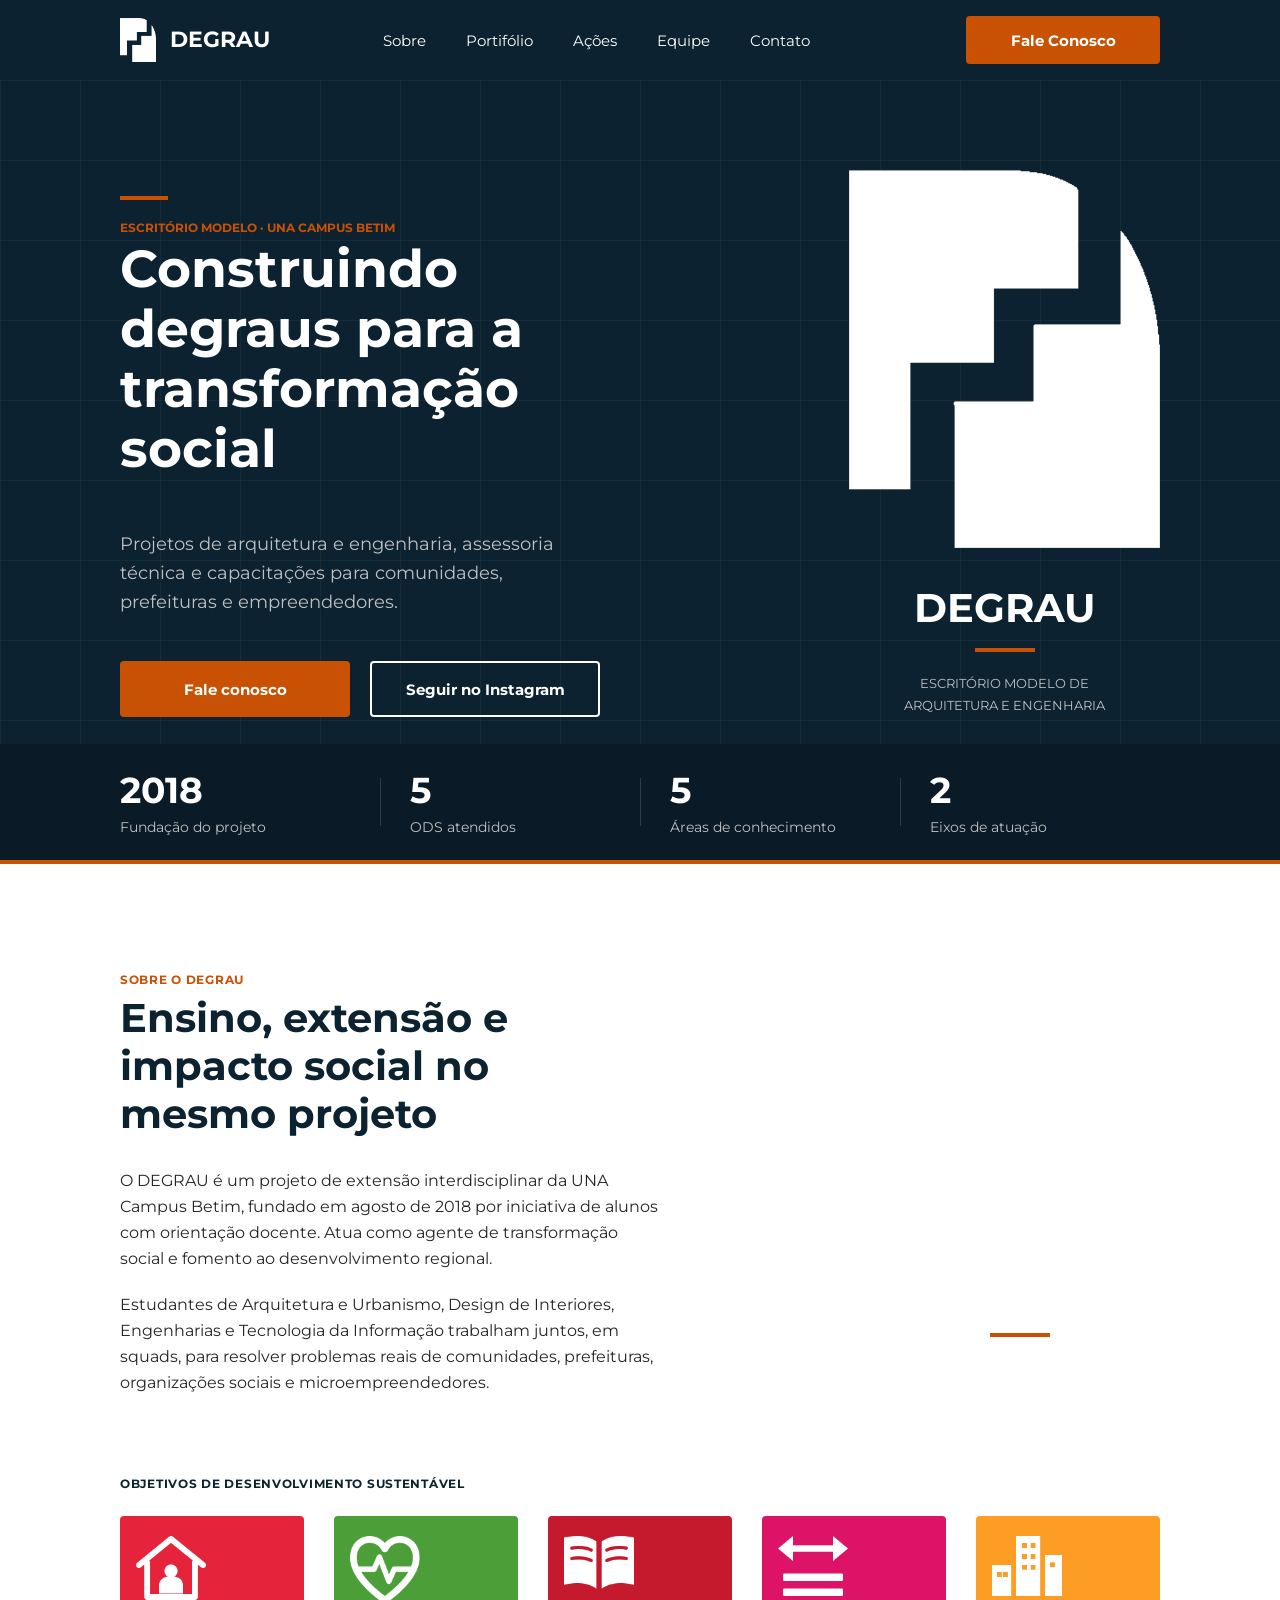
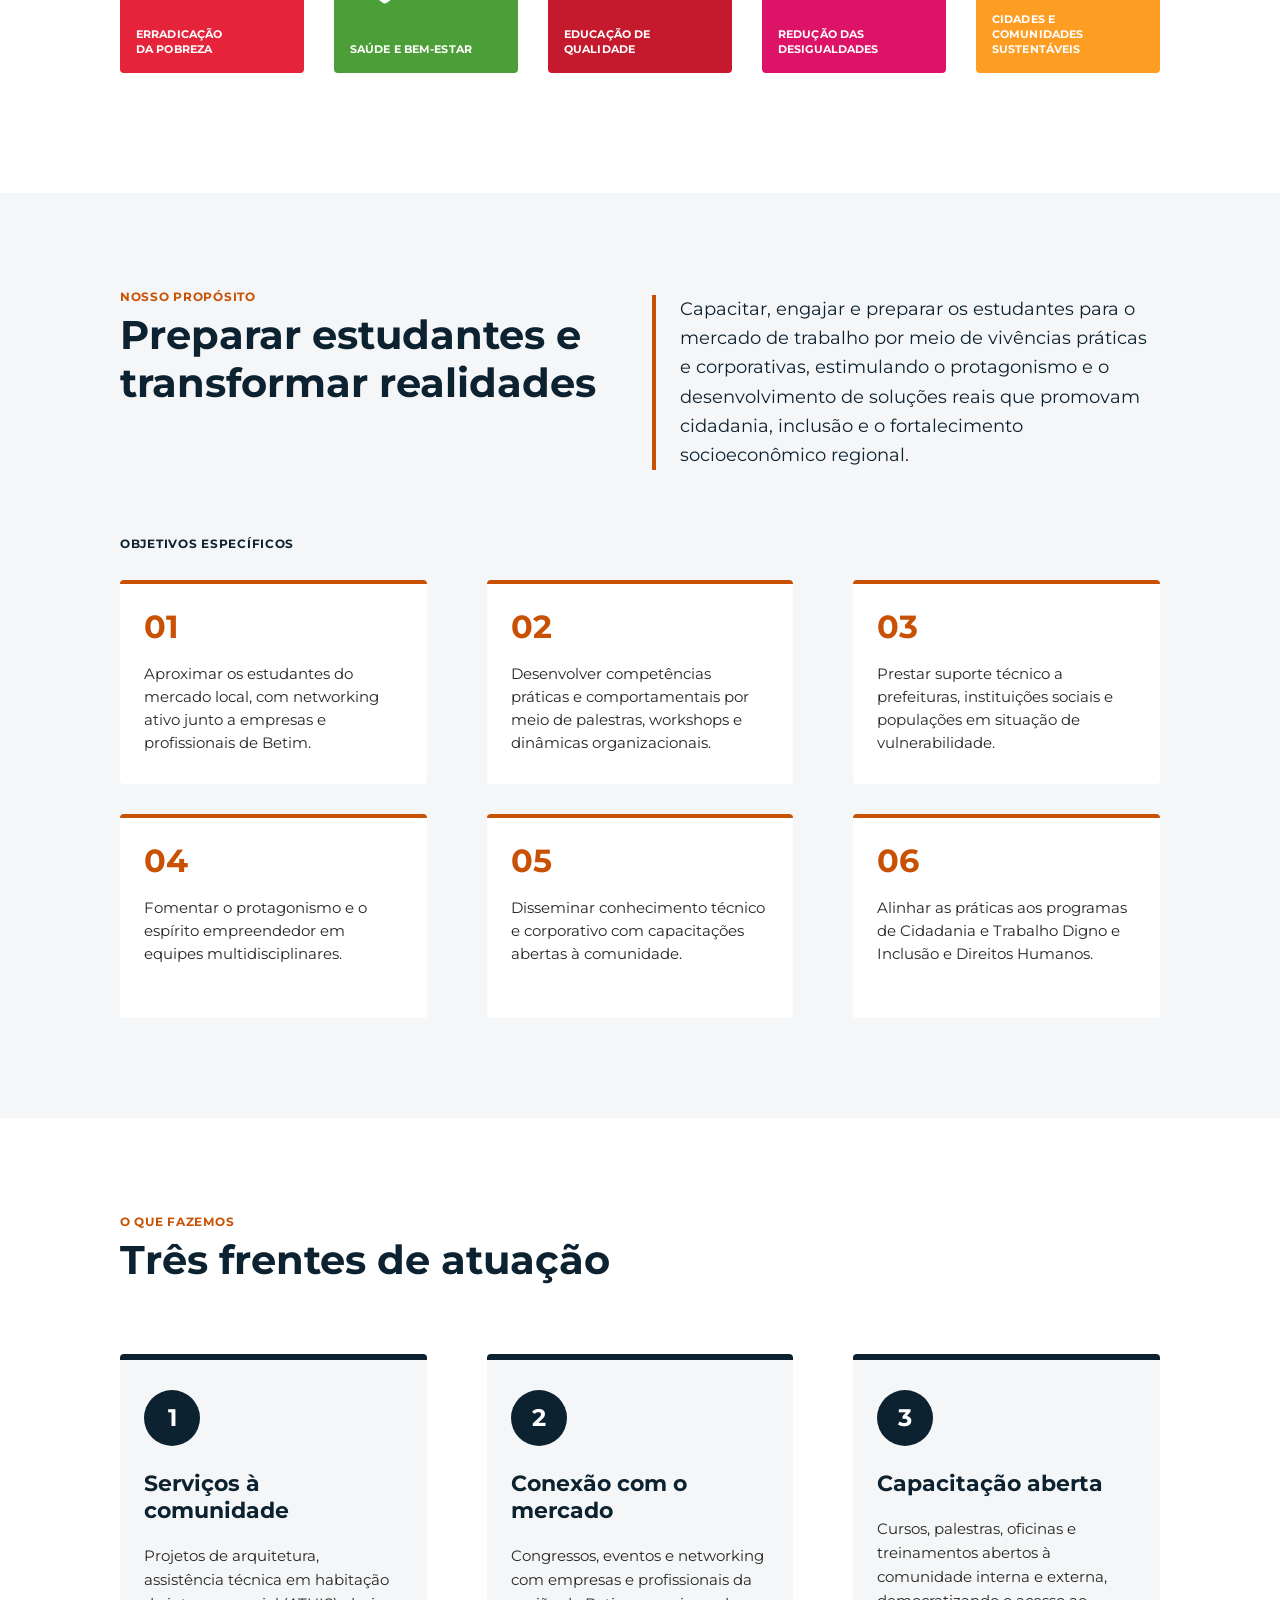
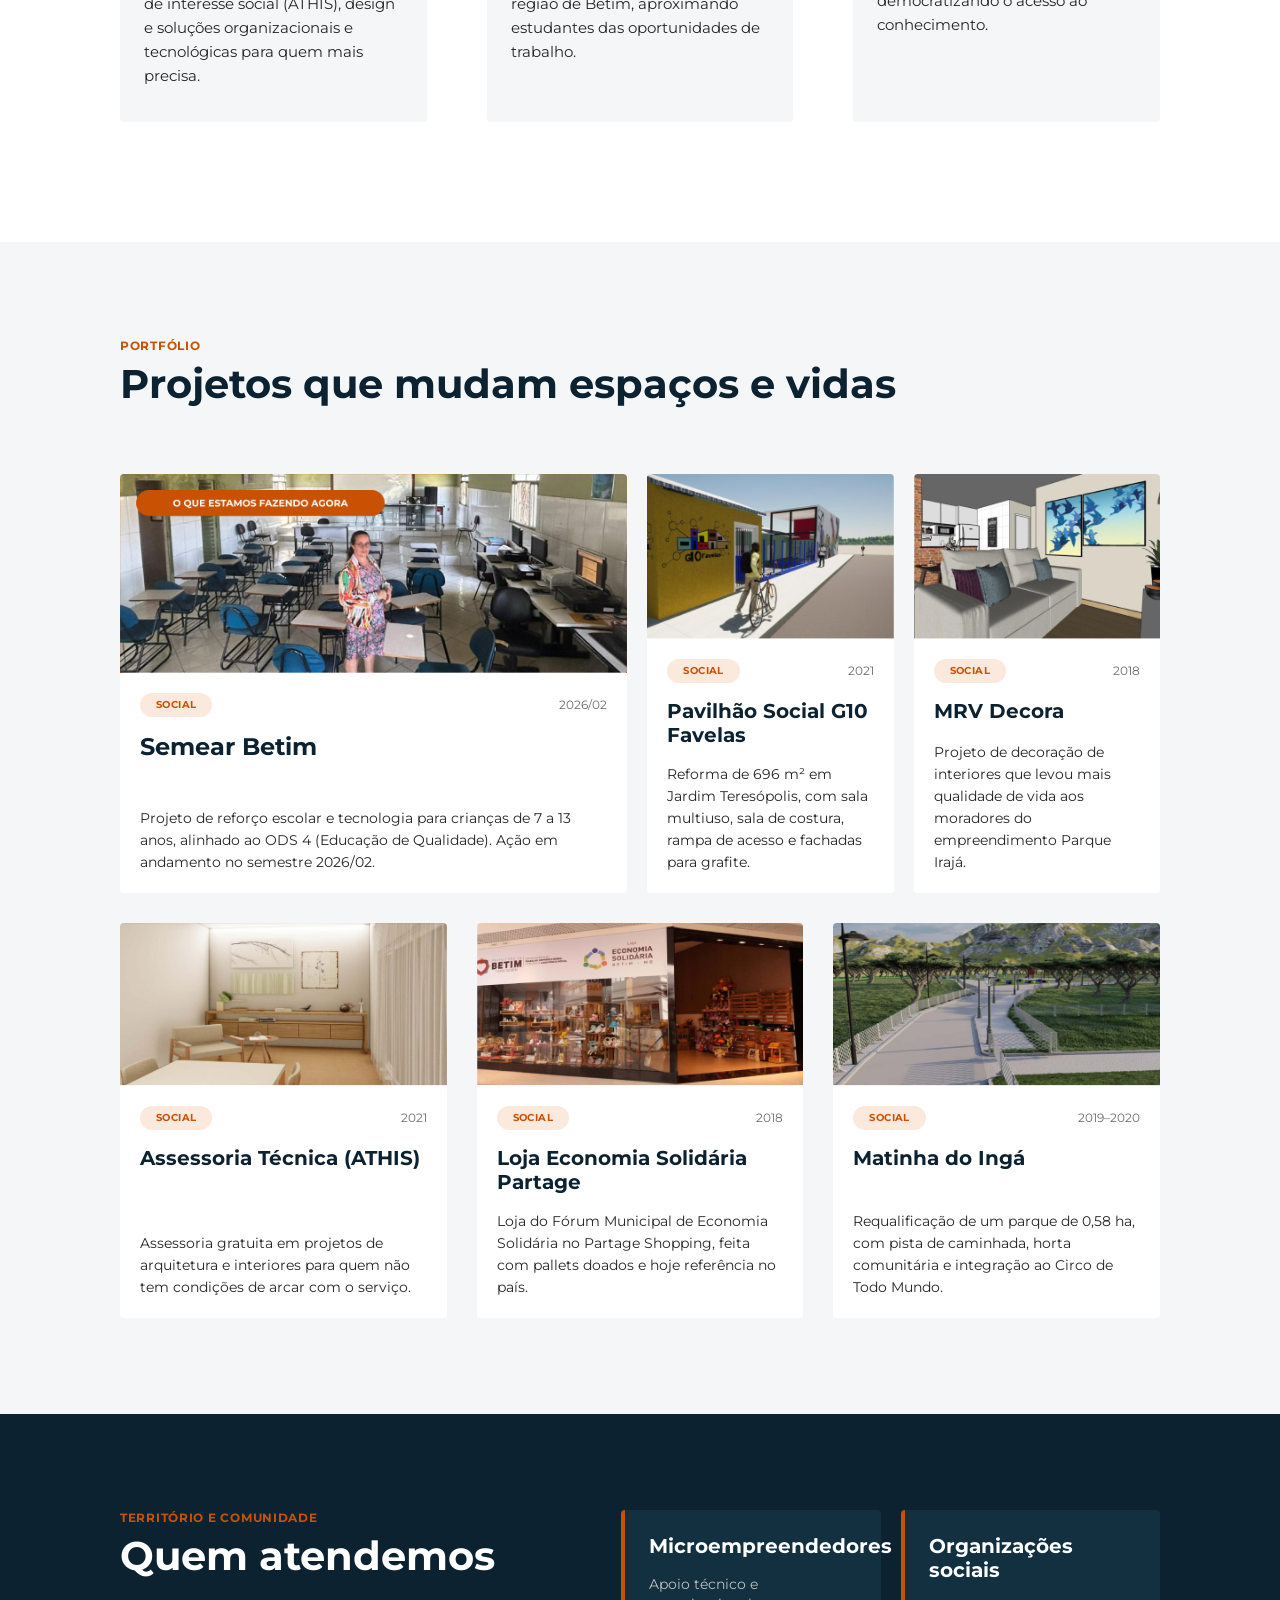
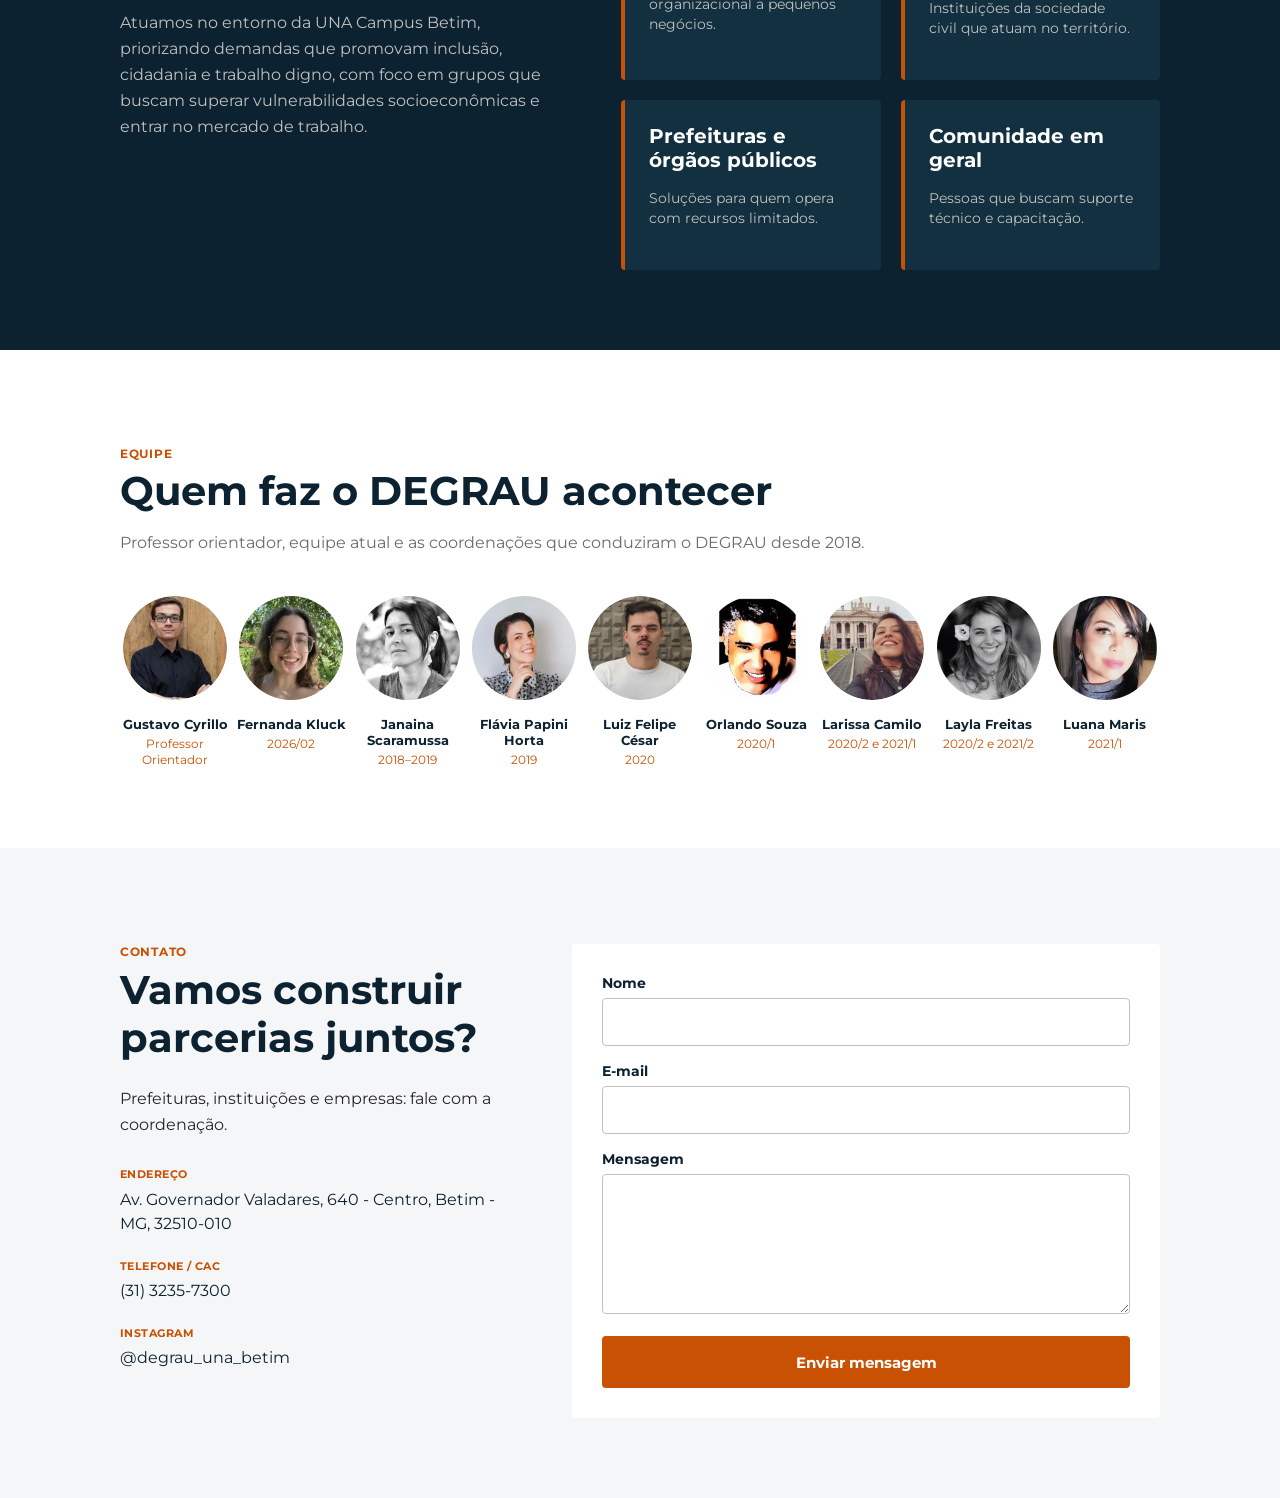
==== commit af3647d9: "Merge remote-tracking branch 'origin/main' into feat/header" ====
--- a/index.html
+++ b/index.html
@@ -38,9 +38,8 @@
             <h1 id="hero-titulo" class="f-display hero-title">Construindo<br>degraus para a<br>transformação<br>social</h1>
             <p class="f-lead hero-lead">Projetos de arquitetura e engenharia, assessoria<br>técnica e capacitações para comunidades,<br>prefeituras e empreendedores.</p>
             <div class="hero-actions">
-              <!-- Preencher os href quando os links existirem. -->
-              <a class="btn btn-primary" href="">Fale conosco</a>
-              <a class="btn btn-secondary" href="">Seguir no Instagram</a>
+              <a class="btn btn-primary" href="#contato">Fale conosco</a>
+              <a class="btn btn-secondary" href="https://www.instagram.com/degrau_una_betim/" target="_blank" rel="noopener noreferrer">Seguir no Instagram</a>
             </div>
           </div>
           <div class="hero-mark">
@@ -73,40 +72,20 @@
       </div>
     </section>
 
-    <section class="sobre" aria-labelledby="sobre-titulo">
+    <section class="sobre" id="sobre" aria-labelledby="sobre-titulo">
       <div class="sobre-inner">
         <div class="sobre-layout">
           <div class="sobre-copy">
             <p class="f-overline sobre-kicker">Sobre o DEGRAU</p>
             <h2 id="sobre-titulo" class="f-title sobre-title">Ensino, extensão e impacto social no mesmo projeto</h2>
-            <p class="f-body sobre-text">
-              O DEGRAU é um projeto de extensão interdisciplinar da
-              UNA Campus Betim, fundado em agosto de 2018 por
-              iniciativa de alunos com orientação docente. Atua como
-              agente de transformação social e fomento ao
-              desenvolvimento regional.
-            </p>
-            <p class="f-body sobre-text">
-              Estudantes de Arquitetura e Urbanismo, Design de
-              Interiores, Engenharias e Tecnologia da Informação
-              trabalham juntos, em squads, para resolver problemas
-              reais de comunidades, prefeituras, organizações sociais
-              e microempreendedores.
-            </p>
-          </div>
-
-          <div class="sobre-board" aria-hidden="true">
-            <div class="sobre-board-copy">
-              <p class="sobre-board-kicker">Escritório modelo</p>
-              <p class="sobre-board-title">Sobre o DEGRAU</p>
-            </div>
-            <div class="sobre-board-steps">
-              <span></span>
-              <span></span>
-              <span></span>
-              <span></span>
-            </div>
-          </div>
+            <p class="f-body sobre-text">O DEGRAU é um projeto de extensão interdisciplinar da UNA Campus Betim, fundado em agosto de 2018 por iniciativa de alunos com orientação docente. Atua como agente de transformação social e fomento ao desenvolvimento regional.</p>
+            <p class="f-body sobre-text">Estudantes de Arquitetura e Urbanismo, Design de Interiores, Engenharias e Tecnologia da Informação trabalham juntos, em squads, para resolver problemas reais de comunidades, prefeituras, organizações sociais e microempreendedores.</p>
+          </div>
+
+          <figure class="sobre-mark">
+            <img src="assets/simbolo-degrau.png" width="280" height="340" alt="">
+            <span class="sobre-mark-rule" aria-hidden="true"></span>
+          </figure>
         </div>
 
         <div class="sobre-ods">
@@ -185,234 +164,265 @@
       </div>
     </section>
 
-    <section class="portfolio" aria-labelledby="portfolio-titulo">
+    <section class="fazemos" aria-labelledby="fazemos-titulo">
+      <div class="fazemos-inner">
+        <p class="f-overline fazemos-kicker">O que fazemos</p>
+        <h2 id="fazemos-titulo" class="f-title fazemos-title">Três frentes de atuação</h2>
+        <ul class="fazemos-grid">
+          <li>
+            <article class="fazemos-card">
+              <p class="fazemos-number">1</p>
+              <h3 class="fazemos-name">Serviços à comunidade</h3>
+              <p class="fazemos-text">Projetos de arquitetura, assistência técnica em habitação de interesse social (ATHIS), design e soluções organizacionais e tecnológicas para quem mais precisa.</p>
+            </article>
+          </li>
+          <li>
+            <article class="fazemos-card">
+              <p class="fazemos-number">2</p>
+              <h3 class="fazemos-name">Conexão com o mercado</h3>
+              <p class="fazemos-text">Congressos, eventos e networking com empresas e profissionais da região de Betim, aproximando estudantes das oportunidades de trabalho.</p>
+            </article>
+          </li>
+          <li>
+            <article class="fazemos-card fazemos-card--destaque">
+              <p class="fazemos-number">3</p>
+              <h3 class="fazemos-name">Capacitação aberta</h3>
+              <p class="fazemos-text">Cursos, palestras, oficinas e treinamentos abertos à comunidade interna e externa, democratizando o acesso ao conhecimento.</p>
+            </article>
+          </li>
+        </ul>
+      </div>
+    </section>
+
+    <section class="portfolio" id="portfolio" aria-labelledby="portfolio-titulo">
       <div class="portfolio-inner">
         <p class="f-overline portfolio-kicker">Portfólio</p>
         <h2 id="portfolio-titulo" class="f-title portfolio-title">Projetos que mudam espaços e vidas</h2>
-        <ul class="portfolio-grid">
+        <ul class="portfolio-top">
+          <li>
+            <article class="portfolio-card portfolio-card--feature">
+              <div class="portfolio-cover">
+                <img src="assets/portfolio/semear-betim.png" width="587" height="230" alt="Sala de aula do projeto Semear Betim, com mesas, computadores e uma professora.">
+                <p class="visually-hidden">O que estamos fazendo agora</p>
+              </div>
+              <div class="portfolio-body">
+                <div class="portfolio-meta">
+                  <p class="portfolio-tag">Social</p>
+                  <time class="portfolio-date" datetime="2026-02">2026/02</time>
+                </div>
+                <h3 class="portfolio-name">Semear Betim</h3>
+                <p class="portfolio-summary">Projeto de reforço escolar e tecnologia para crianças de 7 a 13 anos, alinhado ao ODS 4 (Educação de Qualidade). Ação em andamento no semestre 2026/02.</p>
+              </div>
+            </article>
+          </li>
+          <li>
+            <article class="portfolio-card portfolio-card--side">
+              <div class="portfolio-cover">
+                <img src="assets/portfolio/pavilhao-g10.png" width="285" height="190" alt="Fachada do Pavilhão Social G10 Favelas, com mural colorido e uma pessoa de bicicleta.">
+              </div>
+              <div class="portfolio-body">
+                <div class="portfolio-meta">
+                  <p class="portfolio-tag">Social</p>
+                  <time class="portfolio-date" datetime="2021">2021</time>
+                </div>
+                <h3 class="portfolio-name">Pavilhão Social G10 Favelas</h3>
+                <p class="portfolio-summary">Reforma de 696 m² em Jardim Teresópolis, com sala multiuso, sala de costura, rampa de acesso e fachadas para grafite.</p>
+              </div>
+            </article>
+          </li>
+          <li>
+            <article class="portfolio-card portfolio-card--side">
+              <div class="portfolio-cover">
+                <img src="assets/portfolio/mrv-decora.png" width="285" height="190" alt="Sala de estar do projeto MRV Decora, com sofá, quadros e cozinha ao fundo.">
+              </div>
+              <div class="portfolio-body">
+                <div class="portfolio-meta">
+                  <p class="portfolio-tag">Social</p>
+                  <time class="portfolio-date" datetime="2018">2018</time>
+                </div>
+                <h3 class="portfolio-name">MRV Decora</h3>
+                <p class="portfolio-summary">Projeto de decoração de interiores que levou mais qualidade de vida aos moradores do empreendimento Parque Irajá.</p>
+              </div>
+            </article>
+          </li>
+        </ul>
+        <ul class="portfolio-rest">
           <li>
             <article class="portfolio-card">
-              <div class="portfolio-cover portfolio-cover--accent" aria-hidden="true">
-                <p class="portfolio-cover-note"><span>Projeto de reforma de galpão desenvolvido pelo Eixo Social para uso da comunidade.</span></p>
-                <div class="portfolio-cover-steps">
-                  <span></span>
-                  <span></span>
-                  <span></span>
-                  <span></span>
-                </div>
-              </div>
-              <div class="portfolio-body">
-                <div class="portfolio-meta">
-                  <p class="portfolio-tag">Social</p>
-                  <time class="portfolio-date" datetime="2024-01">2024/01</time>
-                </div>
-                <h3 class="portfolio-name">Semear Betim</h3>
-                <p class="portfolio-summary">Projeto de reforma de galpão desenvolvido pelo Eixo Social para uso da comunidade.</p>
-                <div class="portfolio-contact">
-                  <p class="portfolio-phone">(31) 00000-0000</p>
-                  <p class="portfolio-handle">@semearBetim</p>
-                </div>
+              <div class="portfolio-cover">
+                <img src="assets/portfolio/athis.png" width="380" height="190" alt="Ambiente interno de um projeto de assessoria técnica, com estante, poltrona e mesa.">
+              </div>
+              <div class="portfolio-body">
+                <div class="portfolio-meta">
+                  <p class="portfolio-tag">Social</p>
+                  <time class="portfolio-date" datetime="2021">2021</time>
+                </div>
+                <h3 class="portfolio-name">Assessoria Técnica (ATHIS)</h3>
+                <p class="portfolio-summary">Assessoria gratuita em projetos de arquitetura e interiores para quem não tem condições de arcar com o serviço.</p>
               </div>
             </article>
           </li>
           <li>
             <article class="portfolio-card">
-              <div class="portfolio-cover portfolio-cover--graphite" aria-hidden="true">
-                <p class="portfolio-cover-note"><span>Projeto de design de interiores desenvolvido em parceria com a MRV.</span></p>
-                <div class="portfolio-cover-steps">
-                  <span></span>
-                  <span></span>
-                  <span></span>
-                  <span></span>
-                </div>
-              </div>
-              <div class="portfolio-body">
-                <div class="portfolio-meta">
-                  <p class="portfolio-tag">Social</p>
-                  <time class="portfolio-date" datetime="2023-02">2023/02</time>
-                </div>
-                <h3 class="portfolio-name">MRV Decora</h3>
-                <p class="portfolio-summary">Projeto de design de interiores desenvolvido em parceria com a MRV.</p>
-                <div class="portfolio-contact">
-                  <p class="portfolio-phone">(31) 00000-0000</p>
-                  <p class="portfolio-handle">@degrau</p>
-                </div>
+              <div class="portfolio-cover">
+                <img src="assets/portfolio/loja-partage.png" width="380" height="190" alt="Vitrine da Loja Economia Solidária no Partage Shopping, com produtos e pallets.">
+              </div>
+              <div class="portfolio-body">
+                <div class="portfolio-meta">
+                  <p class="portfolio-tag">Social</p>
+                  <time class="portfolio-date" datetime="2018">2018</time>
+                </div>
+                <h3 class="portfolio-name">Loja Economia Solidária Partage</h3>
+                <p class="portfolio-summary">Loja do Fórum Municipal de Economia Solidária no Partage Shopping, feita com pallets doados e hoje referência no país.</p>
               </div>
             </article>
           </li>
           <li>
             <article class="portfolio-card">
-              <div class="portfolio-cover" aria-hidden="true">
-                <p class="portfolio-cover-note"><span>Assistência técnica pública e gratuita em habitação de interesse social (Lei nº 11.888/2008).</span></p>
-                <div class="portfolio-cover-steps">
-                  <span></span>
-                  <span></span>
-                  <span></span>
-                  <span></span>
-                </div>
-              </div>
-              <div class="portfolio-body">
-                <div class="portfolio-meta">
-                  <p class="portfolio-tag">Social</p>
-                  <time class="portfolio-date" datetime="2023-01">2023/01</time>
-                </div>
-                <h3 class="portfolio-name">ATHIS</h3>
-                <p class="portfolio-summary">Assistência técnica pública e gratuita em habitação de interesse social (Lei nº 11.888/2008).</p>
-                <div class="portfolio-contact">
-                  <p class="portfolio-phone">(31) 00000-0000</p>
-                  <p class="portfolio-handle">@degrau</p>
-                </div>
-              </div>
-            </article>
-          </li>
-          <li>
-            <article class="portfolio-card">
-              <div class="portfolio-cover portfolio-cover--accent" aria-hidden="true">
-                <p class="portfolio-cover-note"><span>Projeto de design da loja de economia solidária Partage, em parceria com o CEABE.</span></p>
-                <div class="portfolio-cover-steps">
-                  <span></span>
-                  <span></span>
-                  <span></span>
-                  <span></span>
-                </div>
-              </div>
-              <div class="portfolio-body">
-                <div class="portfolio-meta">
-                  <p class="portfolio-tag">Social</p>
-                  <time class="portfolio-date" datetime="2022-02">2022/02</time>
-                </div>
-                <h3 class="portfolio-name">Loja Economia Solidária Partage</h3>
-                <p class="portfolio-summary">Projeto de design da loja de economia solidária Partage, em parceria com o CEABE.</p>
-                <div class="portfolio-contact">
-                  <p class="portfolio-phone">(31) 00000-0000</p>
-                  <p class="portfolio-handle">@degrau</p>
-                </div>
-              </div>
-            </article>
-          </li>
-          <li>
-            <article class="portfolio-card">
-              <div class="portfolio-cover portfolio-cover--graphite" aria-hidden="true">
-                <p class="portfolio-cover-note"><span>Intervenção urbana para qualificar o espaço público e beneficiar a comunidade do entorno.</span></p>
-                <div class="portfolio-cover-steps">
-                  <span></span>
-                  <span></span>
-                  <span></span>
-                  <span></span>
-                </div>
-              </div>
-              <div class="portfolio-body">
-                <div class="portfolio-meta">
-                  <p class="portfolio-tag">Social</p>
-                  <time class="portfolio-date" datetime="2022-01">2022/01</time>
+              <div class="portfolio-cover">
+                <img src="assets/portfolio/matinha-inga.png" width="380" height="190" alt="Caminho e áreas verdes do parque Matinha do Ingá.">
+              </div>
+              <div class="portfolio-body">
+                <div class="portfolio-meta">
+                  <p class="portfolio-tag">Social</p>
+                  <time class="portfolio-date" datetime="2019">2019–2020</time>
                 </div>
                 <h3 class="portfolio-name">Matinha do Ingá</h3>
-                <p class="portfolio-summary">Intervenção urbana para qualificar o espaço público e beneficiar a comunidade do entorno.</p>
-                <div class="portfolio-contact">
-                  <p class="portfolio-phone">(31) 00000-0000</p>
-                  <p class="portfolio-handle">@degrau</p>
-                </div>
-              </div>
-            </article>
-          </li>
-          <li>
-            <article class="portfolio-card">
-              <div class="portfolio-cover" aria-hidden="true">
-                <p class="portfolio-cover-note"><span>Oficina aberta do Eixo Formação para criar luminárias na prática, com a comunidade.</span></p>
-                <div class="portfolio-cover-steps">
-                  <span></span>
-                  <span></span>
-                  <span></span>
-                  <span></span>
-                </div>
-              </div>
-              <div class="portfolio-body">
-                <div class="portfolio-meta">
-                  <p class="portfolio-tag">Formação</p>
-                  <time class="portfolio-date" datetime="2025-02">2025/02</time>
-                </div>
-                <h3 class="portfolio-name">Oficina de Luminárias</h3>
-                <p class="portfolio-summary">Oficina aberta do Eixo Formação para criar luminárias na prática, com a comunidade.</p>
-                <div class="portfolio-contact">
-                  <p class="portfolio-phone">(31) 00000-0000</p>
-                  <p class="portfolio-handle">@degrau</p>
-                </div>
-              </div>
-            </article>
-          </li>
-        </ul>
-      </div>
-    </section>
-
-    <section class="acoes" aria-labelledby="acoes-titulo">
-      <div class="acoes-inner">
-        <p class="f-overline acoes-kicker">Ações do semestre · 2026/02</p>
-        <h2 id="acoes-titulo" class="f-title acoes-title">O que estamos fazendo agora</h2>
-        <ul class="acoes-grid">
-          <li>
-            <article class="acoes-card">
-              <div class="acoes-cover acoes-cover--accent" aria-hidden="true">
-                <p class="acoes-cover-kicker">Portfólio</p>
-                <p class="acoes-cover-title">2º Congresso com empresas de Betim</p>
-                <div class="acoes-cover-steps">
-                  <span></span>
-                  <span></span>
-                  <span></span>
-                  <span></span>
-                </div>
-                <p class="acoes-cover-note">Encontro entre estudantes, empresas regionais e parceiros.</p>
-              </div>
-              <div class="acoes-body">
-                <p class="acoes-status">Data a definir</p>
-                <h3 class="acoes-name">2º Congresso com empresas de Betim</h3>
-                <p class="acoes-text">Encontro entre estudantes, empresas regionais e parceiros.</p>
-              </div>
-            </article>
-          </li>
-          <li>
-            <article class="acoes-card">
-              <div class="acoes-cover acoes-cover--graphite" aria-hidden="true">
-                <p class="acoes-cover-kicker">Portfólio</p>
-                <p class="acoes-cover-title">Ações com Innovare Hub</p>
-                <div class="acoes-cover-steps">
-                  <span></span>
-                  <span></span>
-                  <span></span>
-                  <span></span>
-                </div>
-                <p class="acoes-cover-note">Parceria para ações de inovação e empregabilidade.</p>
-              </div>
-              <div class="acoes-body">
-                <p class="acoes-status">Data a definir</p>
-                <h3 class="acoes-name">Ações com Innovare Hub</h3>
-                <p class="acoes-text">Parceria para ações de inovação e empregabilidade.</p>
-              </div>
-            </article>
-          </li>
-          <li>
-            <article class="acoes-card">
-              <div class="acoes-cover" aria-hidden="true">
-                <p class="acoes-cover-kicker">Portfólio</p>
-                <p class="acoes-cover-title">Próxima ação 2026/02</p>
-                <div class="acoes-cover-steps">
-                  <span></span>
-                  <span></span>
-                  <span></span>
-                  <span></span>
-                </div>
-                <p class="acoes-cover-note">Espaço reservado para novas atividades do semestre.</p>
-              </div>
-              <div class="acoes-body">
-                <p class="acoes-status">Em breve</p>
-                <h3 class="acoes-name">Próxima ação</h3>
-                <p class="acoes-text">Espaço reservado para novas atividades do semestre.</p>
-              </div>
-            </article>
-          </li>
-        </ul>
+                <p class="portfolio-summary">Requalificação de um parque de 0,58 ha, com pista de caminhada, horta comunitária e integração ao Circo de Todo Mundo.</p>
+              </div>
+            </article>
+          </li>
+        </ul>
+      </div>
+    </section>
+
+    <section class="quem" aria-labelledby="quem-titulo">
+      <div class="quem-inner">
+        <div>
+          <p class="f-overline quem-kicker">Território e comunidade</p>
+          <h2 id="quem-titulo" class="f-title quem-title">Quem atendemos</h2>
+          <p class="f-body quem-text">Atuamos no entorno da UNA Campus Betim, priorizando demandas que promovam inclusão, cidadania e trabalho digno, com foco em grupos que buscam superar vulnerabilidades socioeconômicas e entrar no mercado de trabalho.</p>
+        </div>
+        <ul class="quem-grid">
+          <li class="quem-card">
+            <h3 class="quem-name">Microempreendedores</h3>
+            <p class="quem-detail">Apoio técnico e organizacional a pequenos negócios.</p>
+          </li>
+          <li class="quem-card">
+            <h3 class="quem-name">Organizações sociais</h3>
+            <p class="quem-detail">Instituições da sociedade civil que atuam no território.</p>
+          </li>
+          <li class="quem-card">
+            <h3 class="quem-name">Prefeituras e órgãos públicos</h3>
+            <p class="quem-detail">Soluções para quem opera com recursos limitados.</p>
+          </li>
+          <li class="quem-card">
+            <h3 class="quem-name">Comunidade em geral</h3>
+            <p class="quem-detail">Pessoas que buscam suporte técnico e capacitação.</p>
+          </li>
+        </ul>
+      </div>
+    </section>
+
+    <section class="equipe" id="equipe" aria-labelledby="equipe-titulo">
+      <div class="equipe-inner">
+        <p class="f-overline equipe-kicker">Equipe</p>
+        <h2 id="equipe-titulo" class="f-title equipe-title">Quem faz o DEGRAU acontecer</h2>
+        <p class="f-body equipe-lead">Professor orientador, equipe atual e as coordenações que conduziram o DEGRAU desde 2018.</p>
+        <ul class="equipe-list">
+          <li class="equipe-person equipe-person--orientador">
+            <img class="equipe-photo" src="assets/equipe/Gustavo%20Cyrillo.png" width="104" height="104" alt="Retrato de Gustavo Cyrillo">
+            <h3 class="equipe-name">Gustavo Cyrillo</h3>
+            <p class="equipe-role">Professor Orientador</p>
+          </li>
+          <li class="equipe-person">
+            <img class="equipe-photo" src="assets/equipe/Fernanda%20Kluck.png" width="104" height="104" alt="Retrato de Fernanda Kluck">
+            <h3 class="equipe-name">Fernanda Kluck</h3>
+            <p class="equipe-role">2026/02</p>
+          </li>
+          <li class="equipe-person">
+            <img class="equipe-photo" src="assets/equipe/Janaina%20Scaramussa.jpeg" width="104" height="104" alt="Retrato de Janaina Scaramussa">
+            <h3 class="equipe-name">Janaina Scaramussa</h3>
+            <p class="equipe-role">2018–2019</p>
+          </li>
+          <li class="equipe-person">
+            <img class="equipe-photo" src="assets/equipe/Fl%C3%A1via%20Papini%20Horta.jpeg" width="104" height="104" alt="Retrato de Flávia Papini Horta">
+            <h3 class="equipe-name">Flávia Papini Horta</h3>
+            <p class="equipe-role">2019</p>
+          </li>
+          <li class="equipe-person">
+            <img class="equipe-photo" src="assets/equipe/Luiz%20Felipe%20C%C3%A9sar.jpeg" width="104" height="104" alt="Retrato de Luiz Felipe César">
+            <h3 class="equipe-name">Luiz Felipe César</h3>
+            <p class="equipe-role">2020</p>
+          </li>
+          <li class="equipe-person">
+            <img class="equipe-photo" src="assets/equipe/Orlando%20Souza.jpeg" width="104" height="104" alt="Retrato de Orlando Souza">
+            <h3 class="equipe-name">Orlando Souza</h3>
+            <p class="equipe-role">2020/1</p>
+          </li>
+          <li class="equipe-person">
+            <img class="equipe-photo" src="assets/equipe/Larissa%20Camilo.jpeg" width="104" height="104" alt="Retrato de Larissa Camilo">
+            <h3 class="equipe-name">Larissa Camilo</h3>
+            <p class="equipe-role">2020/2 e 2021/1</p>
+          </li>
+          <li class="equipe-person">
+            <img class="equipe-photo" src="assets/equipe/Layla%20Freitas.jpeg" width="104" height="104" alt="Retrato de Layla Freitas">
+            <h3 class="equipe-name">Layla Freitas</h3>
+            <p class="equipe-role">2020/2 e 2021/2</p>
+          </li>
+          <li class="equipe-person">
+            <img class="equipe-photo" src="assets/equipe/Luana%20Maris.jpeg" width="104" height="104" alt="Retrato de Luana Maris">
+            <h3 class="equipe-name">Luana Maris</h3>
+            <p class="equipe-role">2021/1</p>
+          </li>
+        </ul>
+      </div>
+    </section>
+
+    <section class="contato" id="contato" aria-labelledby="contato-titulo">
+      <div class="contato-inner">
+        <div>
+          <p class="f-overline contato-kicker">Contato</p>
+          <h2 id="contato-titulo" class="f-title contato-title">Vamos construir parcerias juntos?</h2>
+          <p class="f-body contato-lead">Prefeituras, instituições e empresas: fale com a coordenação.</p>
+          <dl class="contato-data">
+            <div>
+              <dt class="contato-label">Endereço</dt>
+              <dd class="contato-value">Av. Governador Valadares, 640 - Centro, Betim - MG, 32510-010</dd>
+            </div>
+            <div>
+              <dt class="contato-label">Telefone / CAC</dt>
+              <dd class="contato-value"><a href="tel:+553132357300">(31) 3235-7300</a></dd>
+            </div>
+            <div>
+              <dt class="contato-label">Instagram</dt>
+              <dd class="contato-value"><a href="https://www.instagram.com/degrau_una_betim/" target="_blank" rel="noopener noreferrer">@degrau_una_betim</a></dd>
+            </div>
+          </dl>
+        </div>
+        <form id="contato-form" class="contato-form" novalidate>
+          <div class="contato-field">
+            <label for="contato-nome">Nome</label>
+            <input class="field" id="contato-nome" name="nome" type="text" autocomplete="name" aria-describedby="contato-nome-erro">
+            <p class="contato-error" id="contato-nome-erro" hidden></p>
+          </div>
+          <div class="contato-field">
+            <label for="contato-email">E-mail</label>
+            <input class="field" id="contato-email" name="email" type="email" autocomplete="email" inputmode="email" aria-describedby="contato-email-erro">
+            <p class="contato-error" id="contato-email-erro" hidden></p>
+          </div>
+          <div class="contato-field">
+            <label for="contato-mensagem">Mensagem</label>
+            <textarea class="field contato-message" id="contato-mensagem" name="mensagem" aria-describedby="contato-mensagem-erro"></textarea>
+            <p class="contato-error" id="contato-mensagem-erro" hidden></p>
+          </div>
+          <button class="btn btn-primary contato-submit" type="submit">Enviar mensagem</button>
+        </form>
       </div>
     </section>
   </main>
+
+  <script type="module" src="js/main.js"></script>
 </body>
 
 </html>
--- a/style/style.css
+++ b/style/style.css
@@ -8,5 +8,8 @@
 @import url("./sections/hero.css");
 @import url("./sections/sobre.css");
 @import url("./sections/proposito.css");
+@import url("./sections/fazemos.css");
 @import url("./sections/portfolio.css");
-@import url("./sections/acoes.css");
+@import url("./sections/quem.css");
+@import url("./sections/equipe.css");
+@import url("./sections/contato.css");
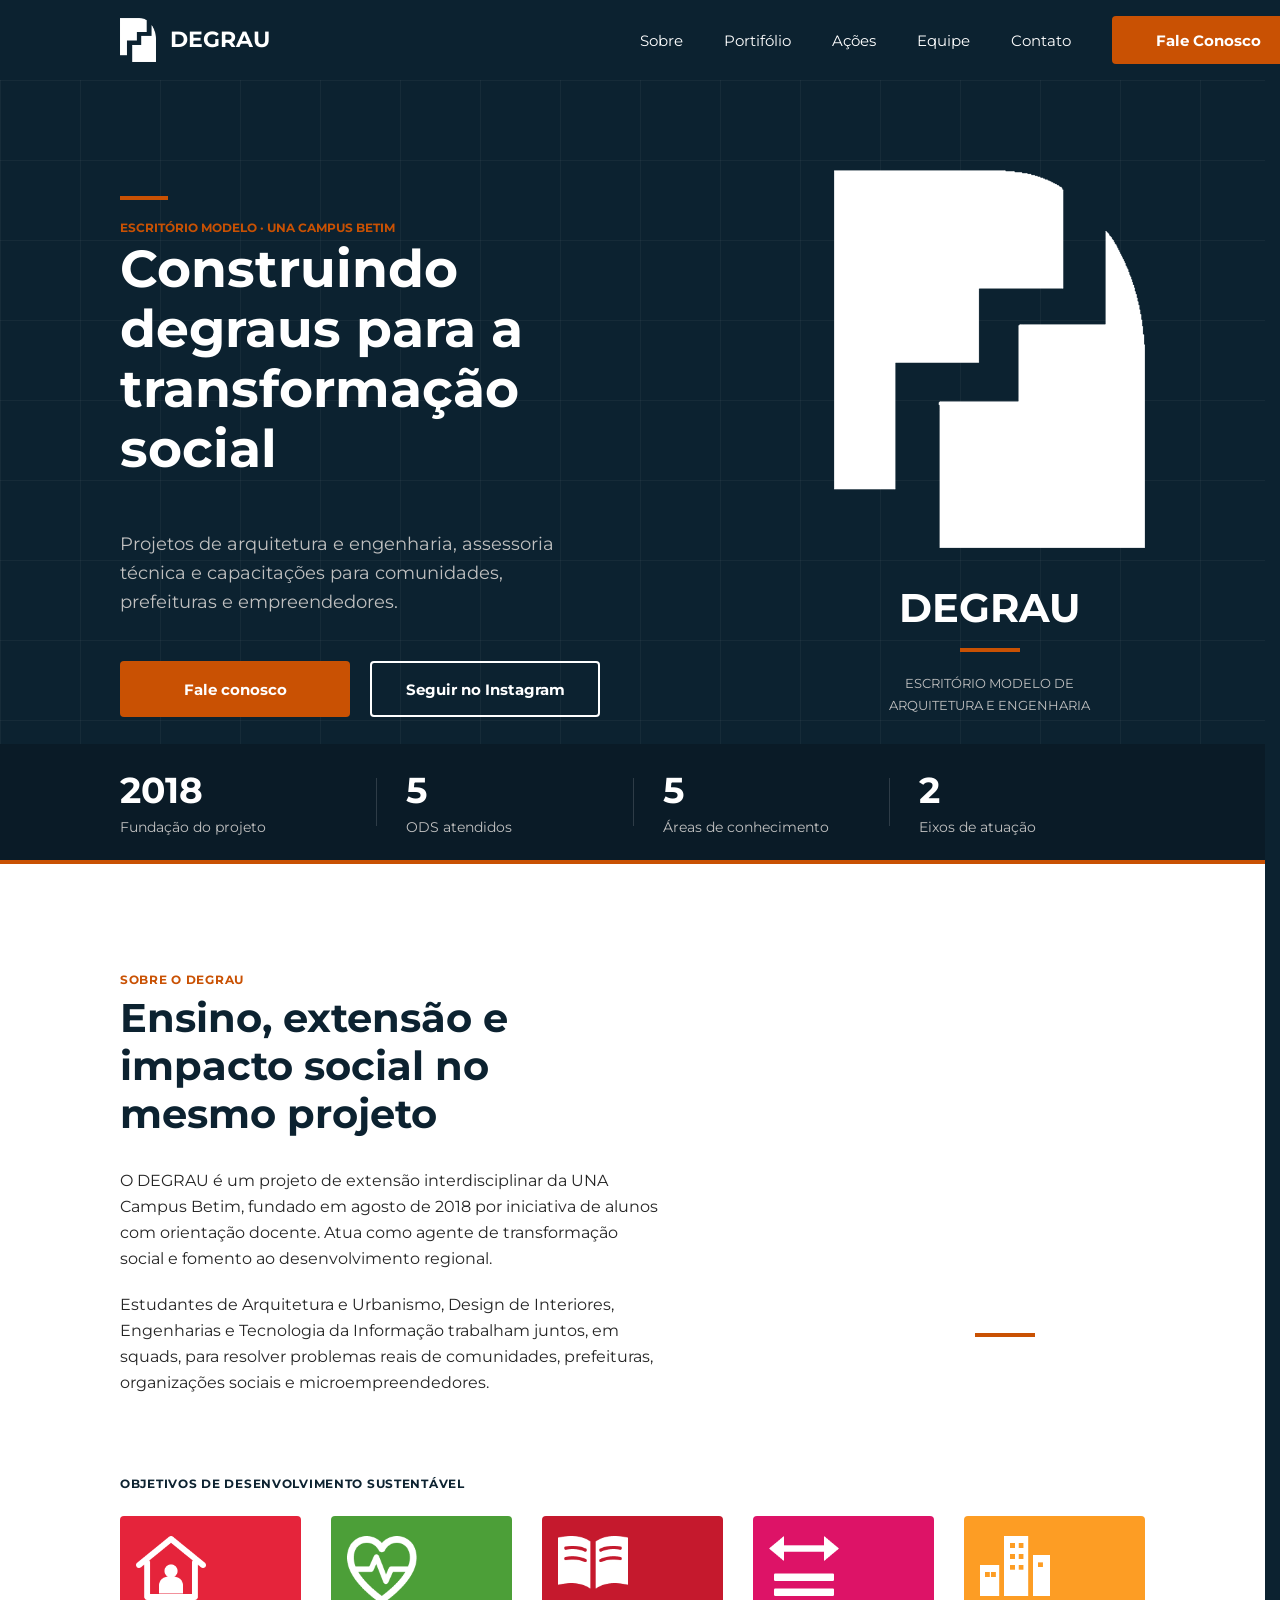
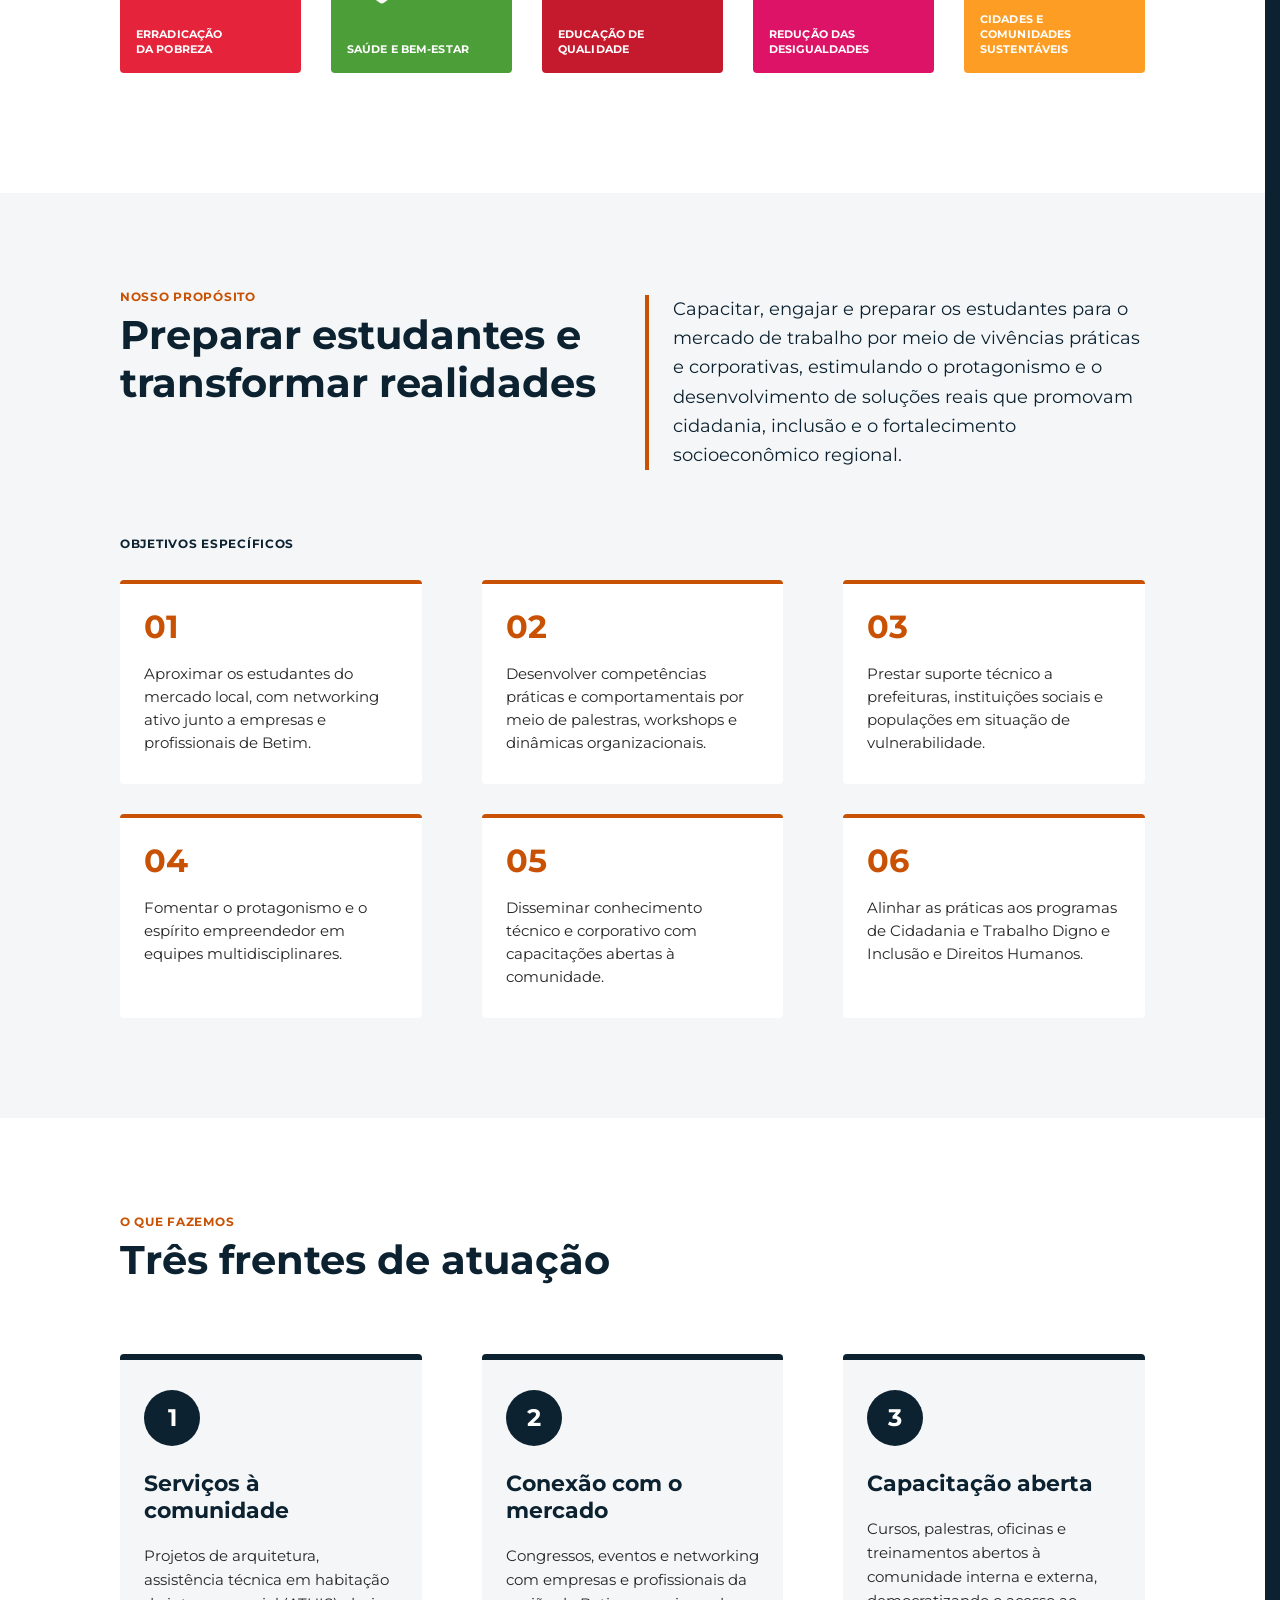
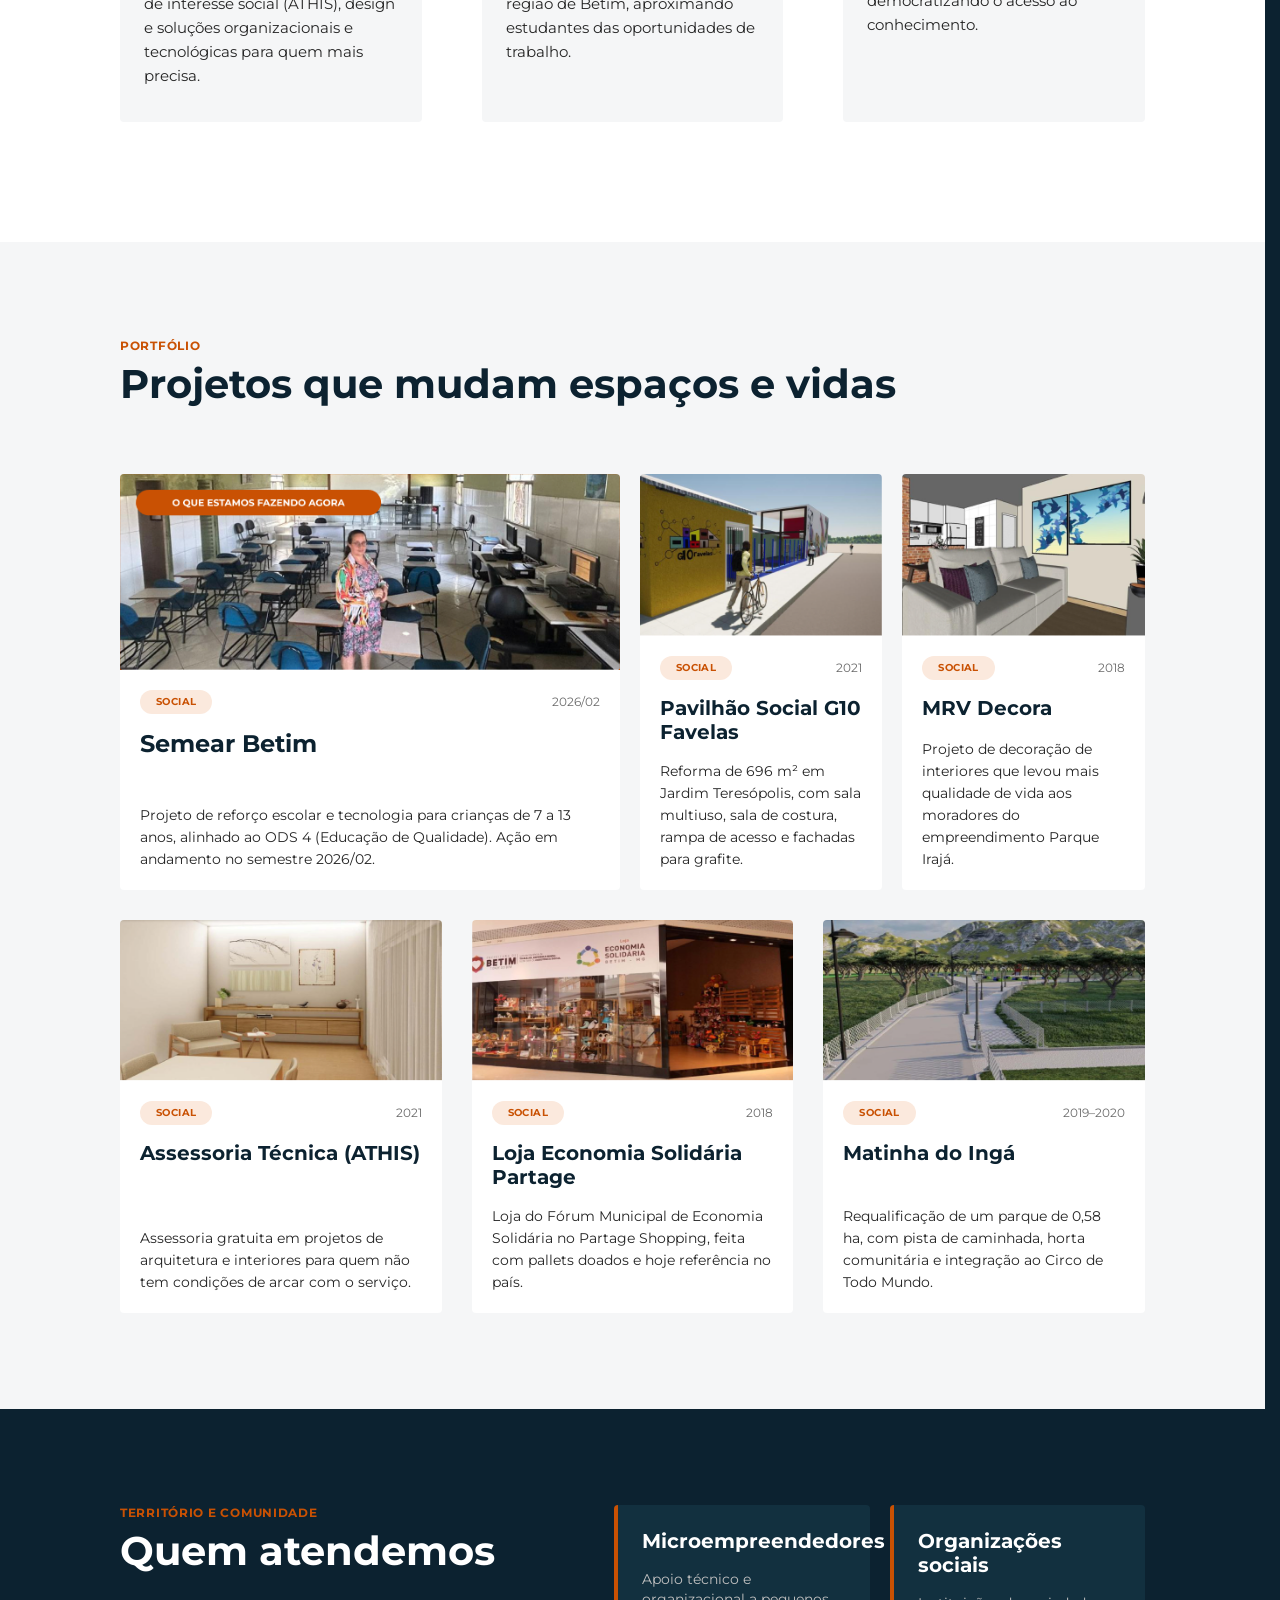
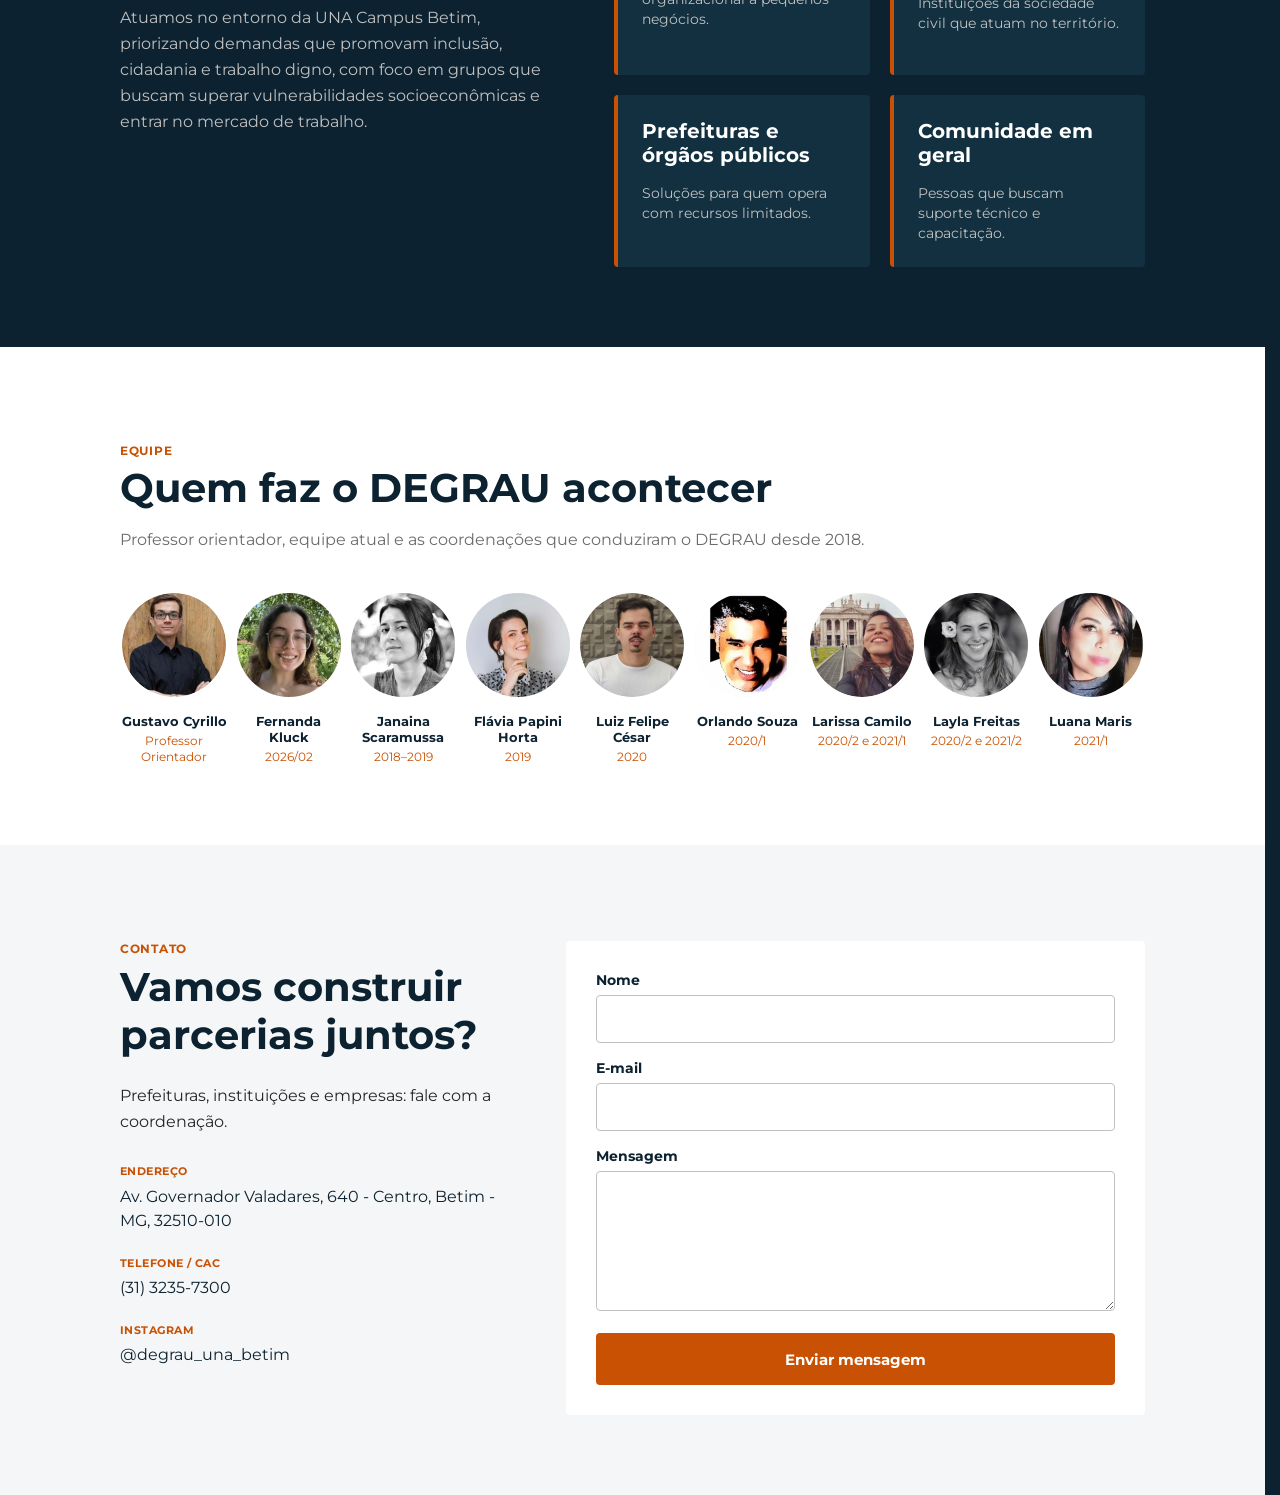
==== commit 13e6979f: "feat: atualiza header" ====
--- a/index.html
+++ b/index.html
@@ -14,18 +14,20 @@
 <body class="home">
 
   <header class="header">
-    <div class="logo-f-logo">
-      <img class="logo"src="assets/logo-degrau.png" width="36" height="44">
-      <span class="f-logo">DEGRAU</span>
-      </div>
-    <div class="links">
-      <a href="#sobre">Sobre</a>
-      <a href="#portfolio-titulo">Portifólio</a>
-      <a href="#acoes-titulo">Ações</a>
-      <a href="">Equipe</a>
-      <a href="">Contato</a>
+    <div class="header-nav">
+      <div class="logo-f-logo">
+        <img class="logo" src="assets/logo-degrau.png" width="36" height="44">
+        <span class="f-logo">DEGRAU</span>
+      </div>
+      <div class="links">
+        <a href="#sobre">Sobre</a>
+        <a href="#portfolio-titulo">Portifólio</a>
+        <a href="#acoes-titulo">Ações</a>
+        <a href="#equipe ">Equipe</a>
+        <a href="#contato">Contato</a>
+      </div>
+      <button class="btn btn-primary">Fale Conosco</button>
     </div>
-    <button class="btn btn-primary">Fale Conosco</button>
   </header>
 
   <main>
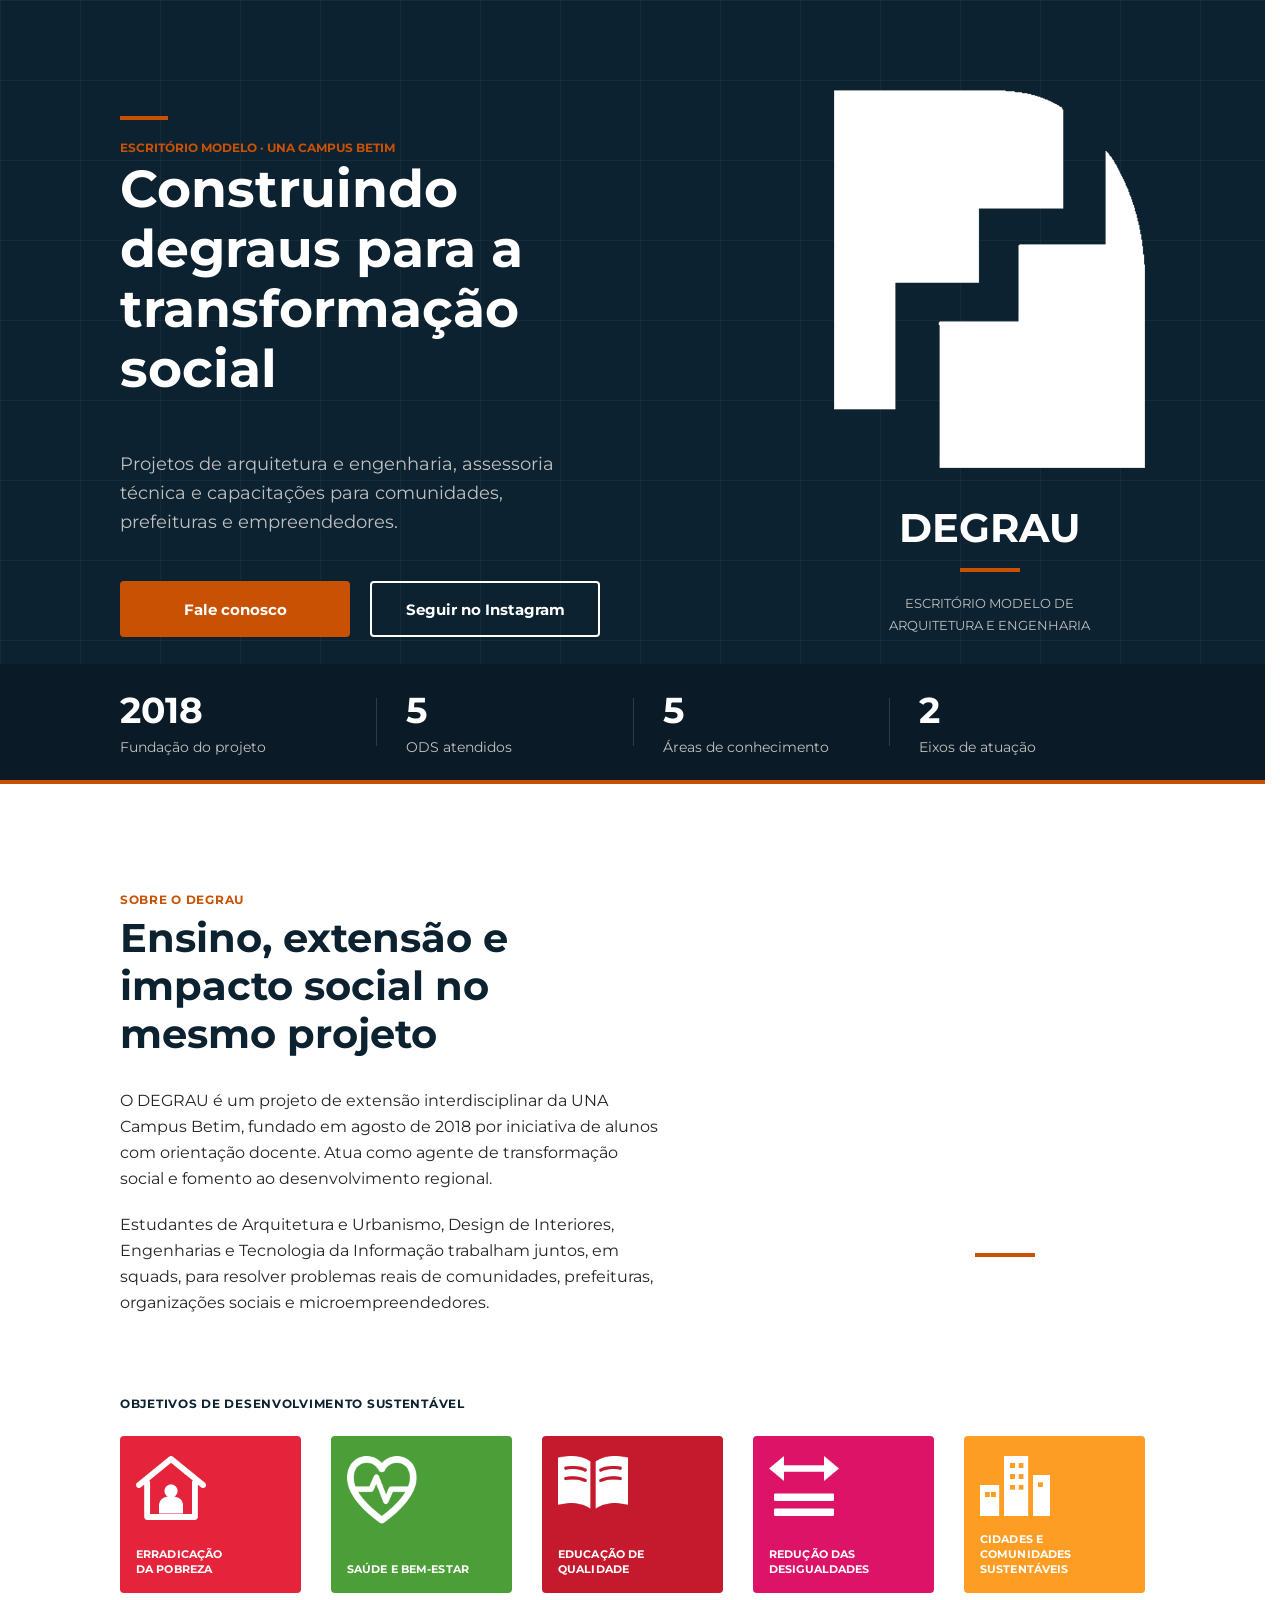
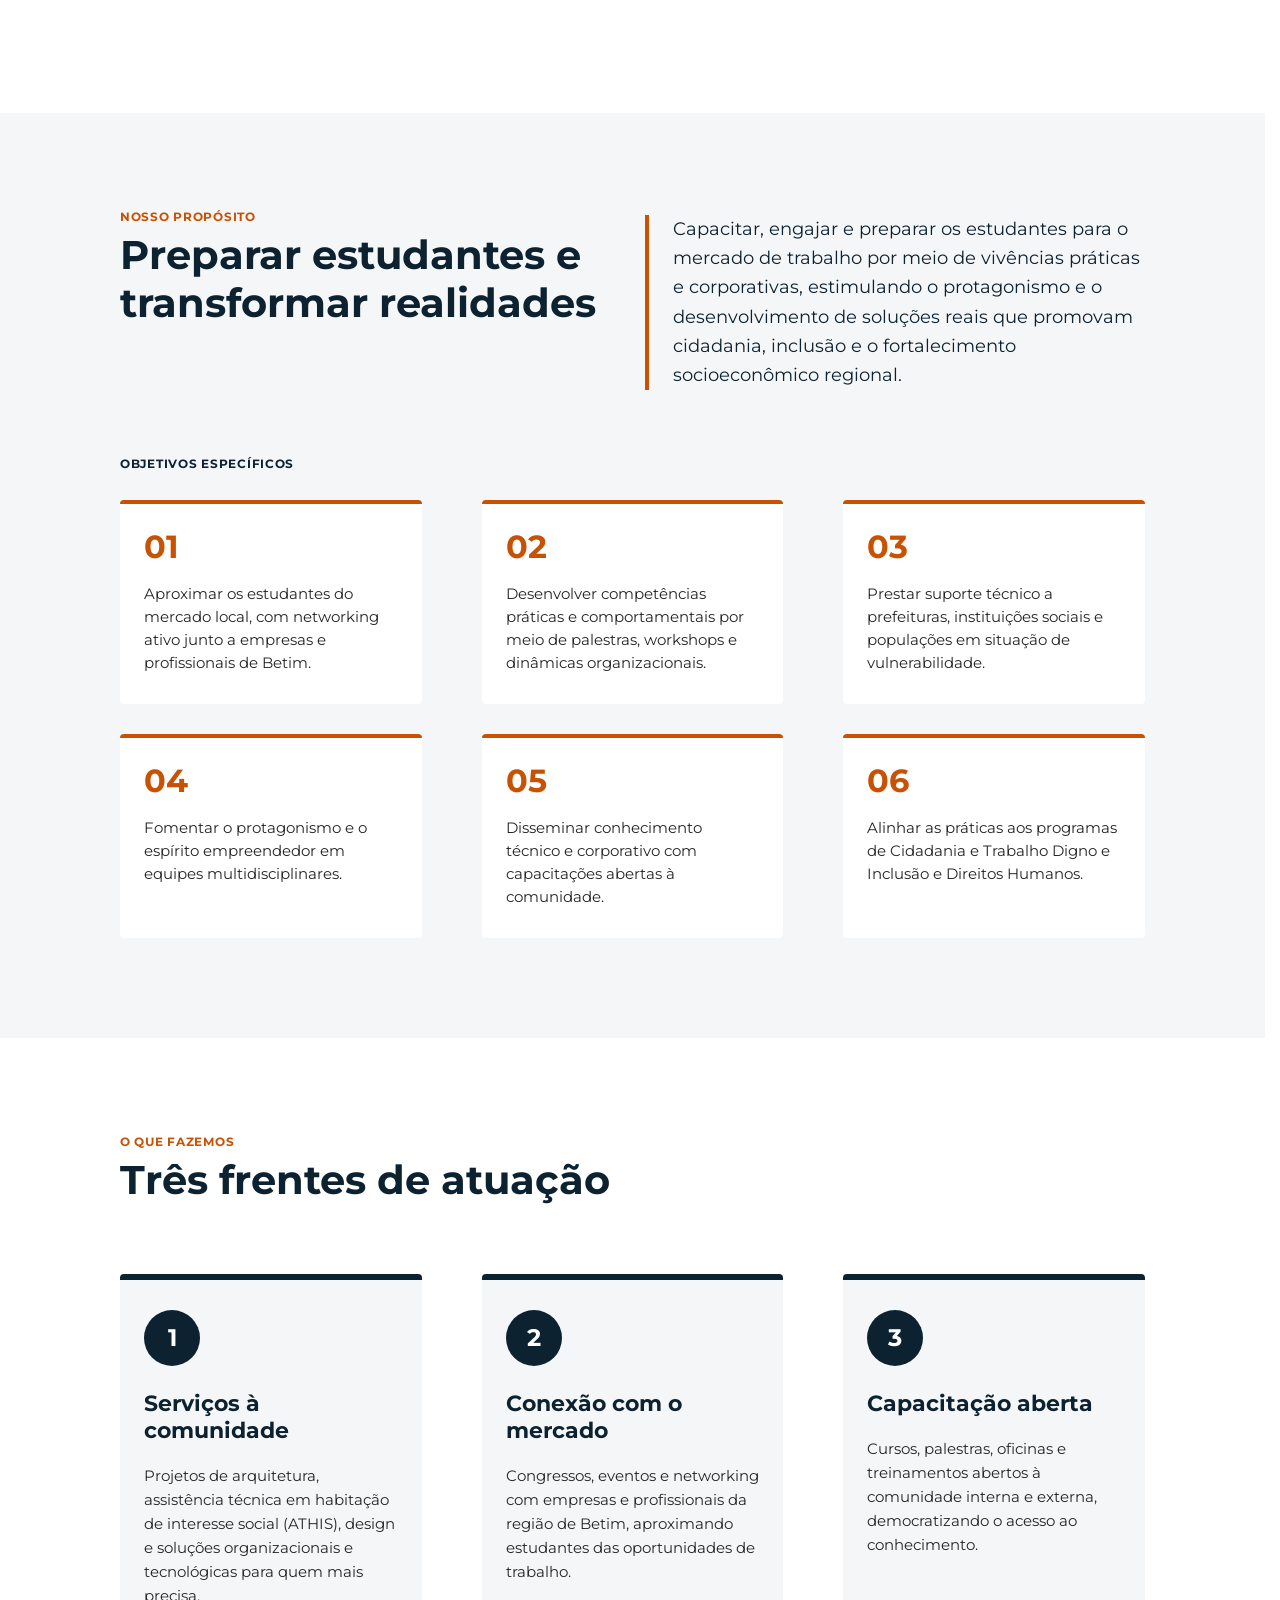
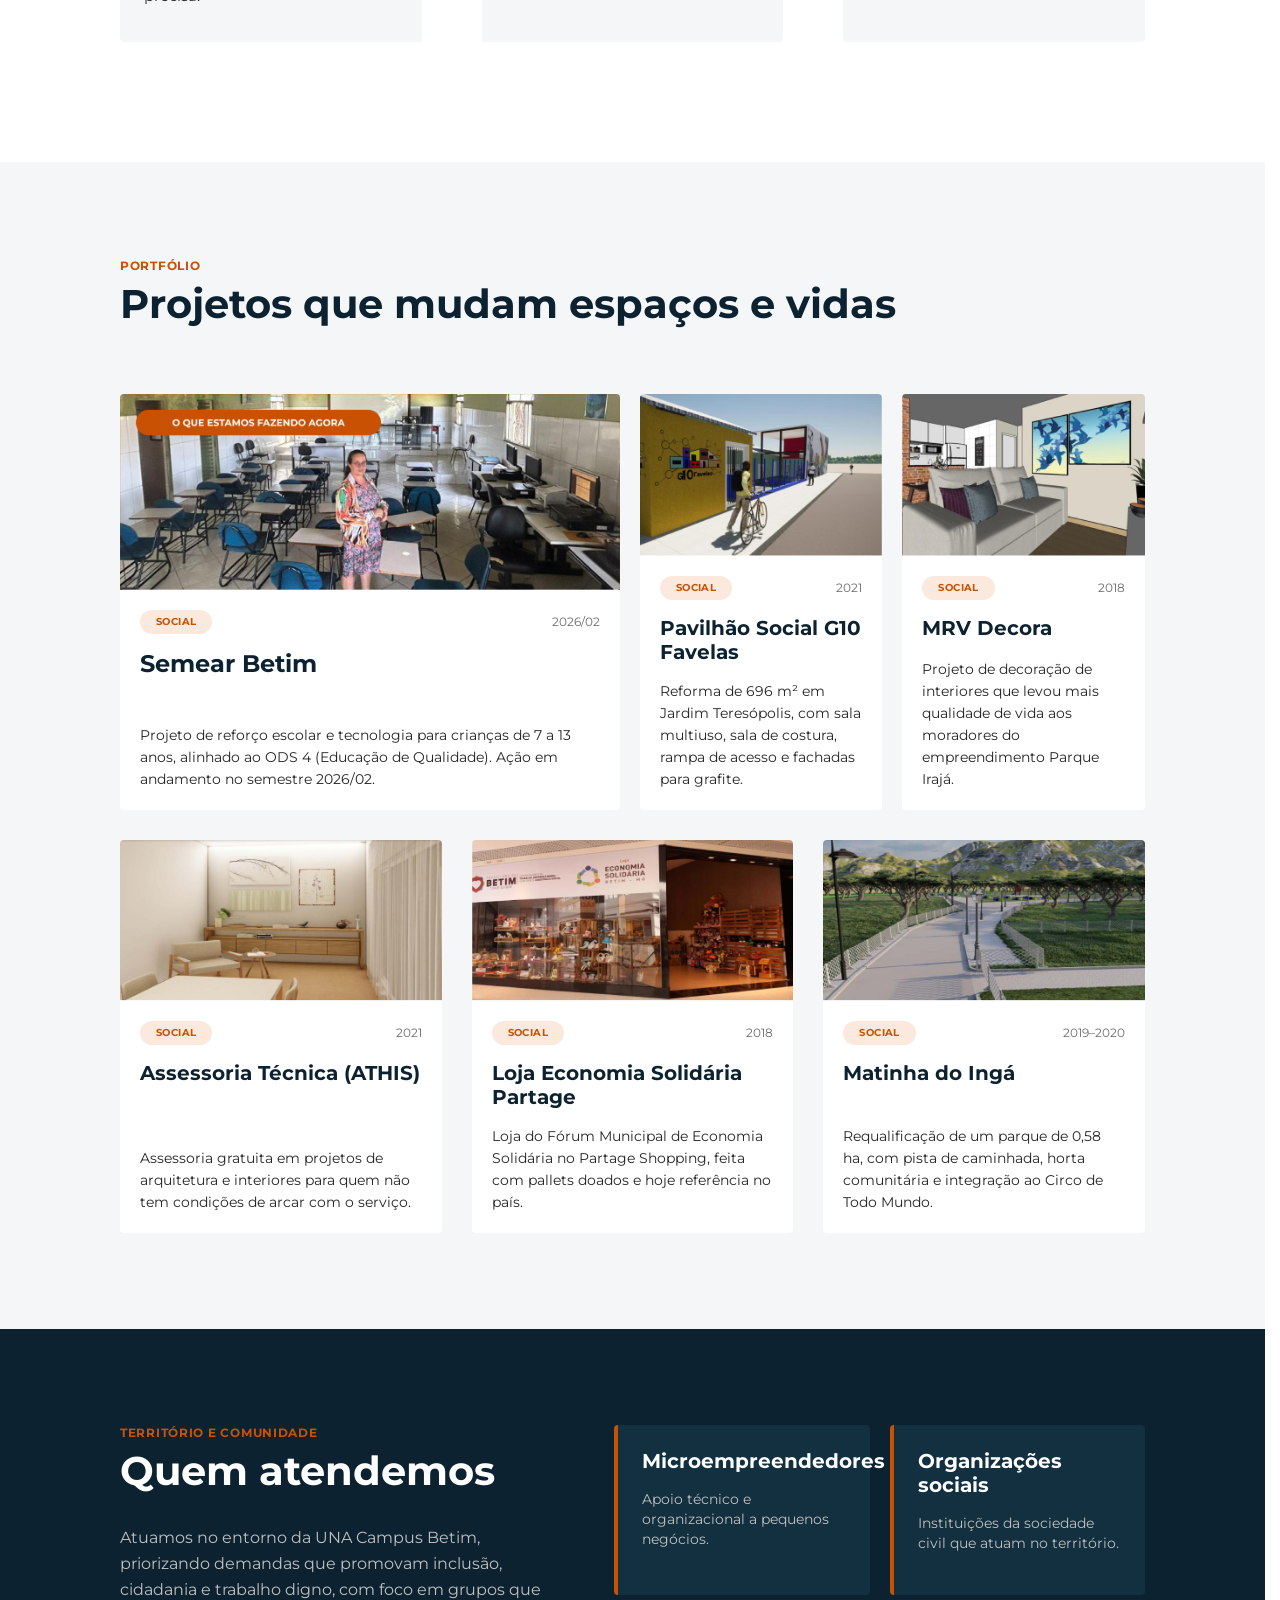
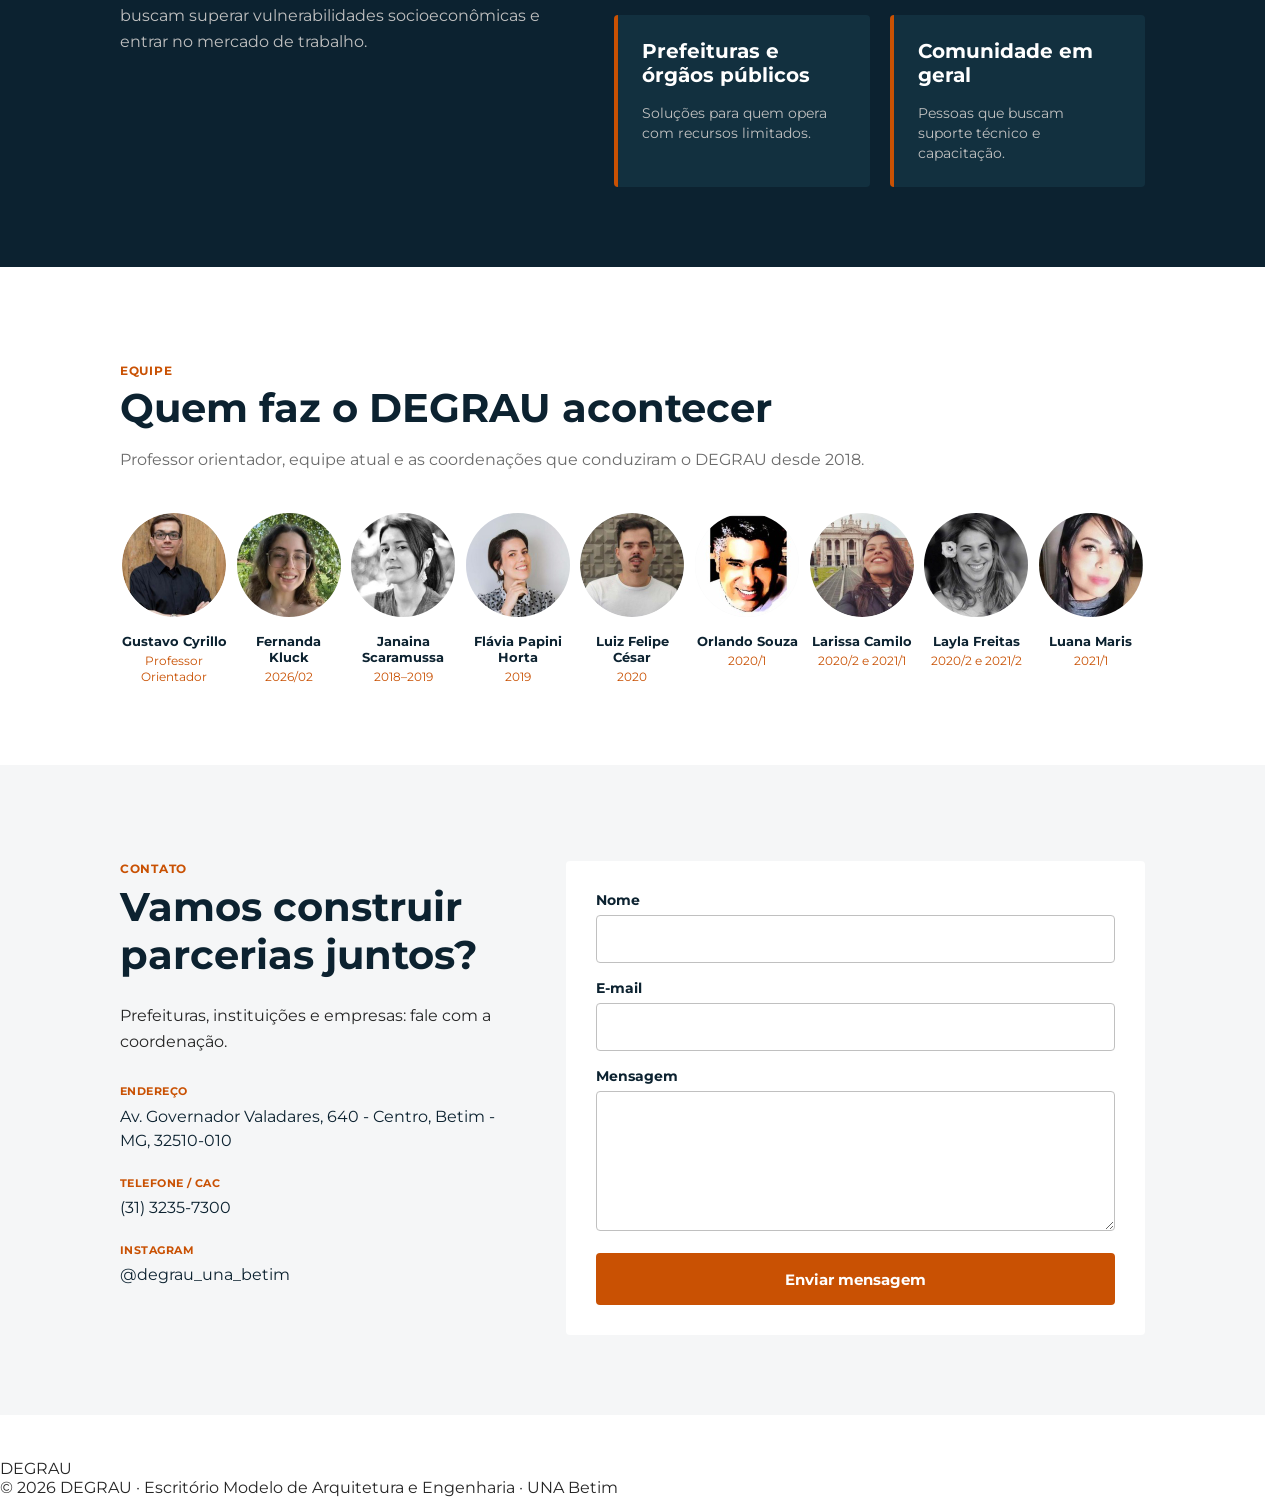
==== commit b5512807: "feat: criação do footer" ====
--- a/index.html
+++ b/index.html
@@ -11,25 +11,7 @@
   <link rel="stylesheet" href="style/style.css">
 </head>
 
-<body class="home">
-
-  <header class="header">
-    <div class="header-nav">
-      <div class="logo-f-logo">
-        <img class="logo" src="assets/logo-degrau.png" width="36" height="44">
-        <span class="f-logo">DEGRAU</span>
-      </div>
-      <div class="links">
-        <a href="#sobre">Sobre</a>
-        <a href="#portfolio-titulo">Portifólio</a>
-        <a href="#acoes-titulo">Ações</a>
-        <a href="#equipe ">Equipe</a>
-        <a href="#contato">Contato</a>
-      </div>
-      <button class="btn btn-primary">Fale Conosco</button>
-    </div>
-  </header>
-
+<body>
   <main>
     <section class="hero" aria-labelledby="hero-titulo">
       <div class="hero-main">
@@ -424,6 +406,16 @@
     </section>
   </main>
 
+  <footer class="footer">
+    <div class="footer-nav">
+      <div class="footer-brand">
+        <img class="footer-logo" src="assets/logo-degrau.png" width="36" height="44" alt="">
+        <span class="footer-name">DEGRAU</span>
+      </div>
+      <p class="footer-copy">© 2026 DEGRAU · Escritório Modelo de Arquitetura e Engenharia · UNA Betim</p>
+    </div>
+  </footer>
+
   <script type="module" src="js/main.js"></script>
 </body>
 
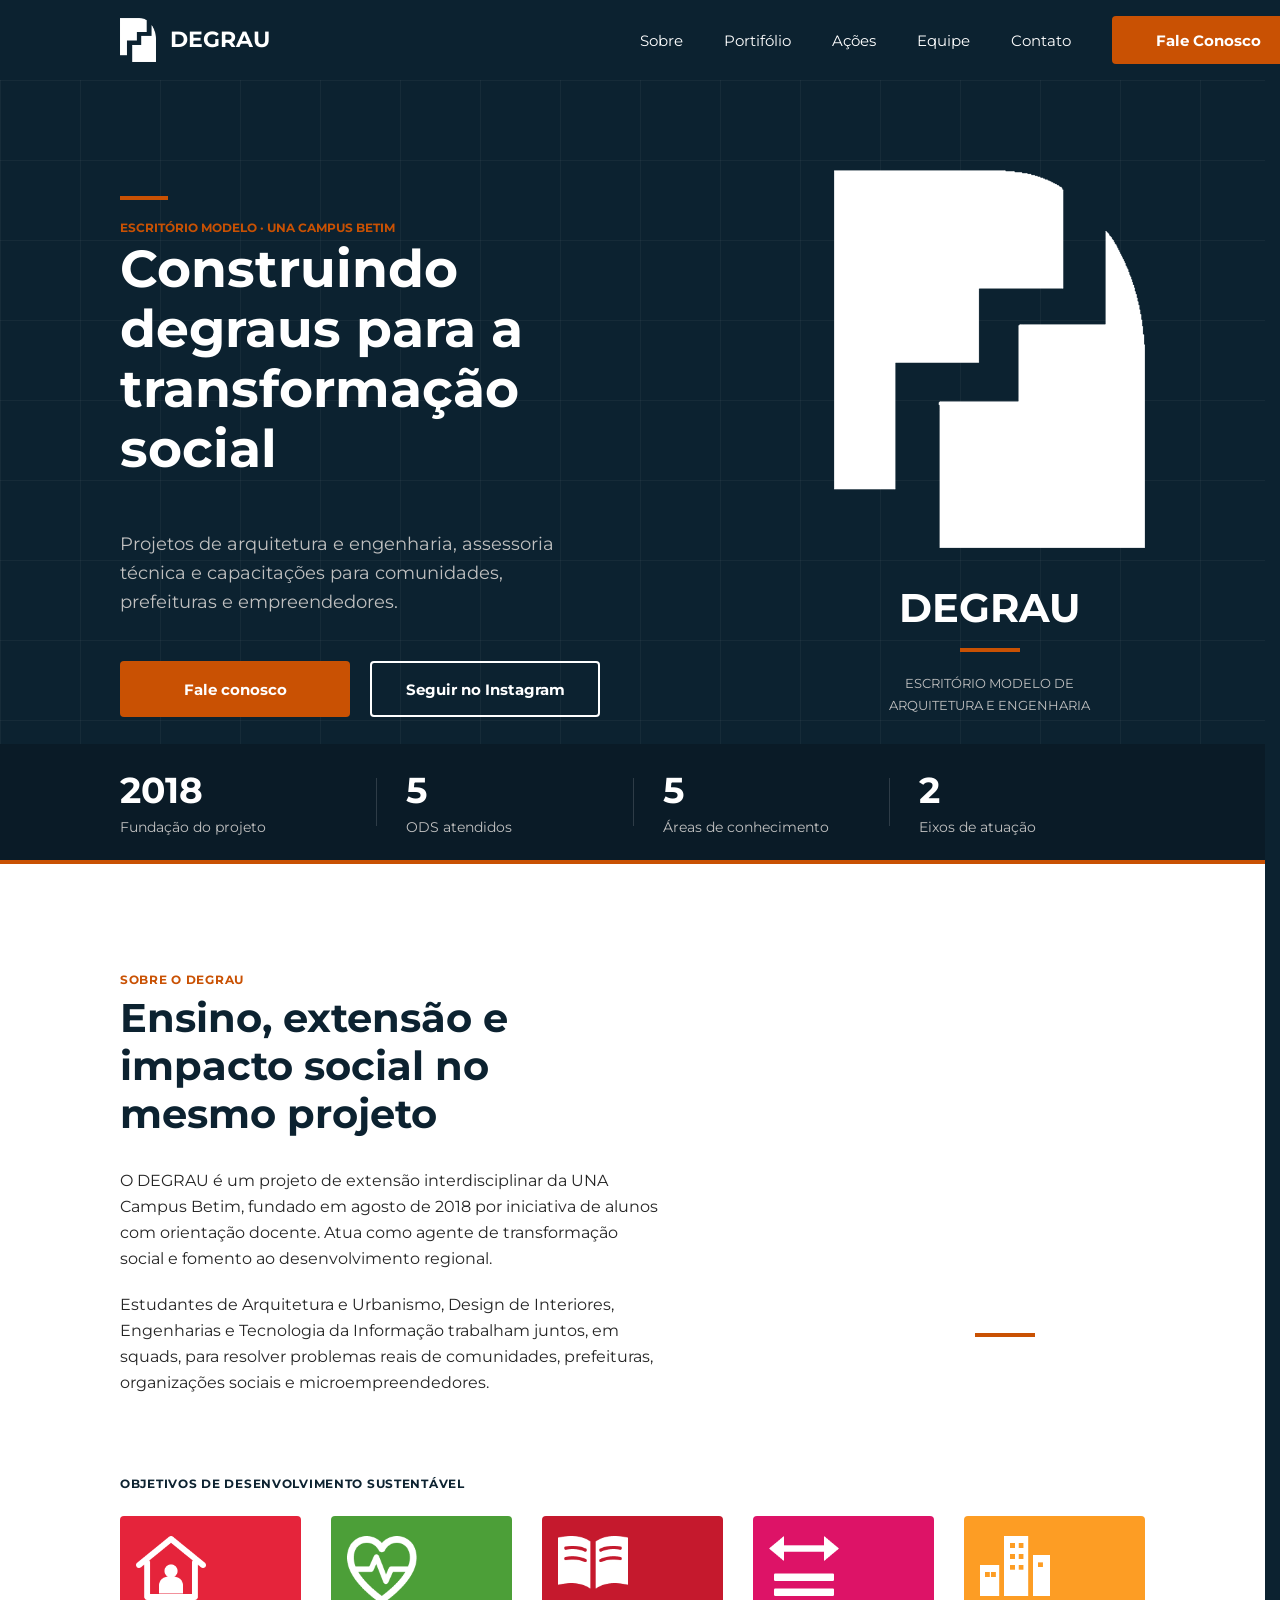
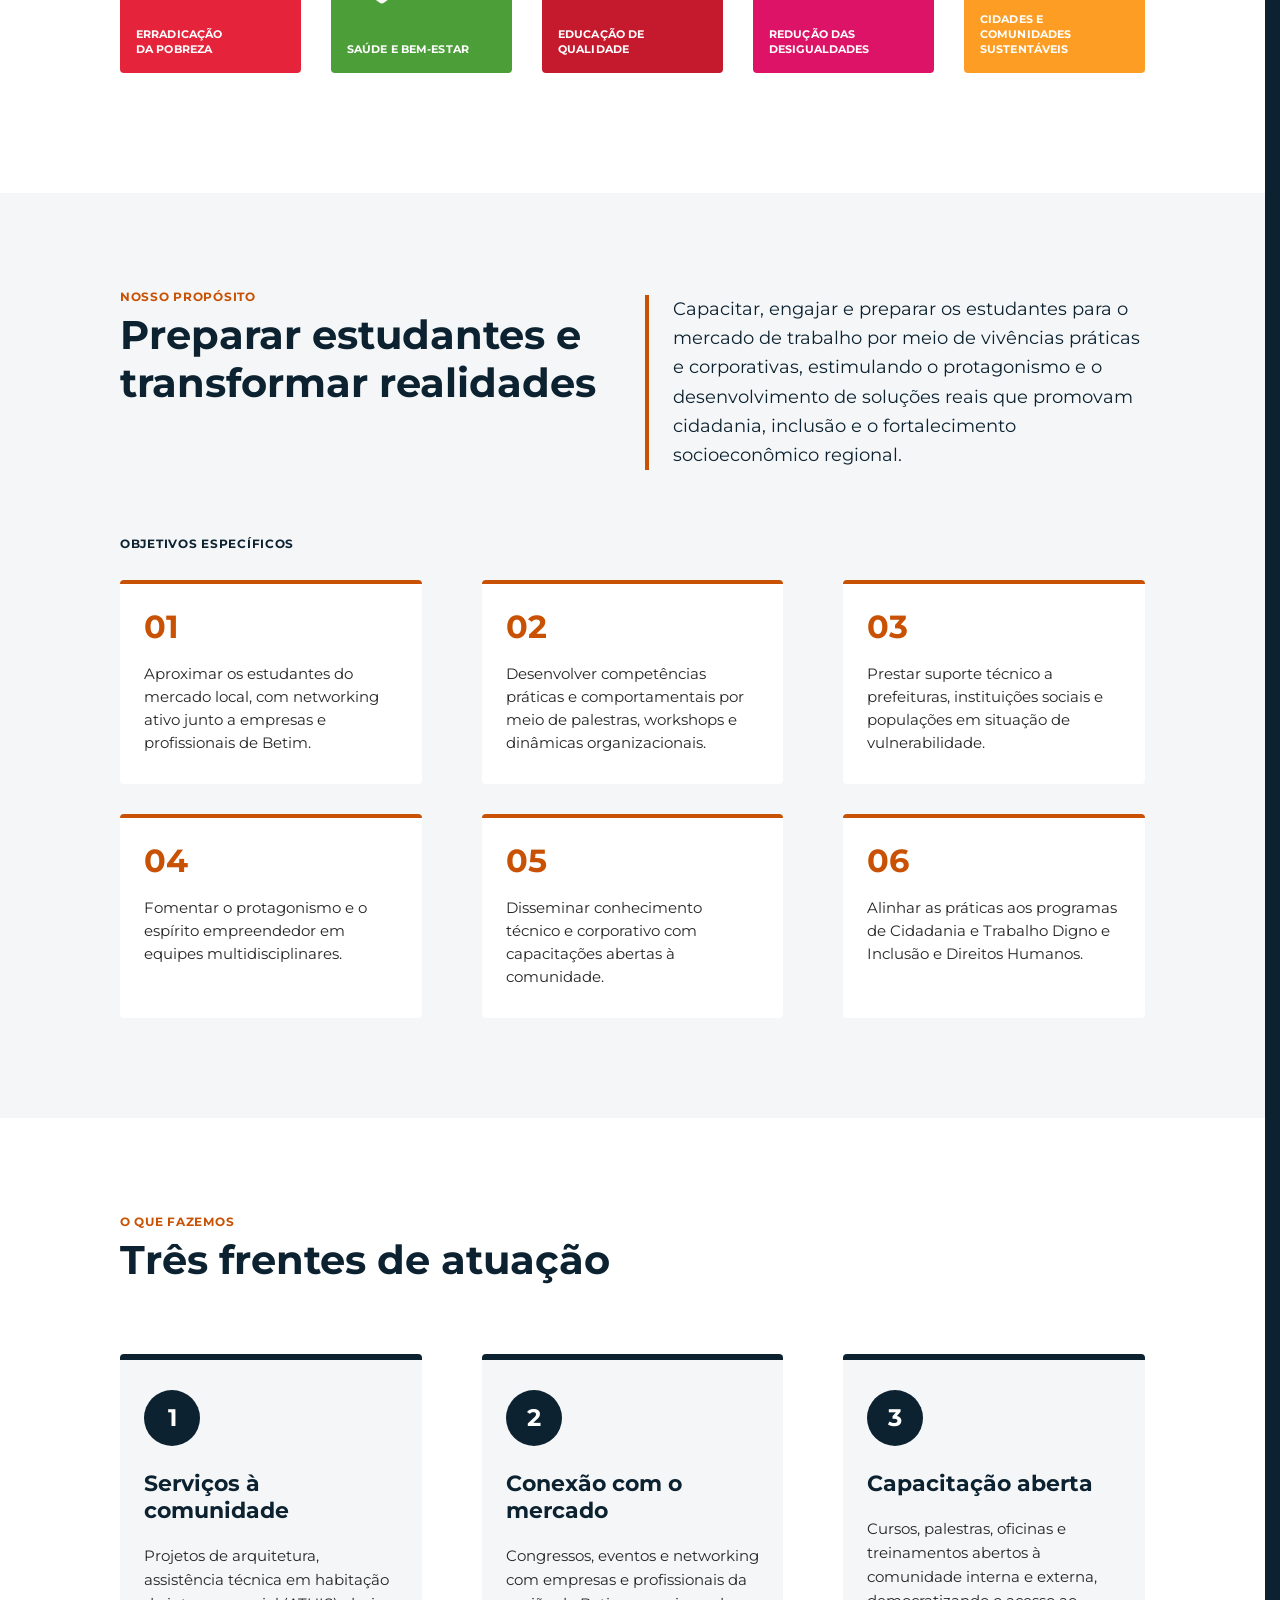
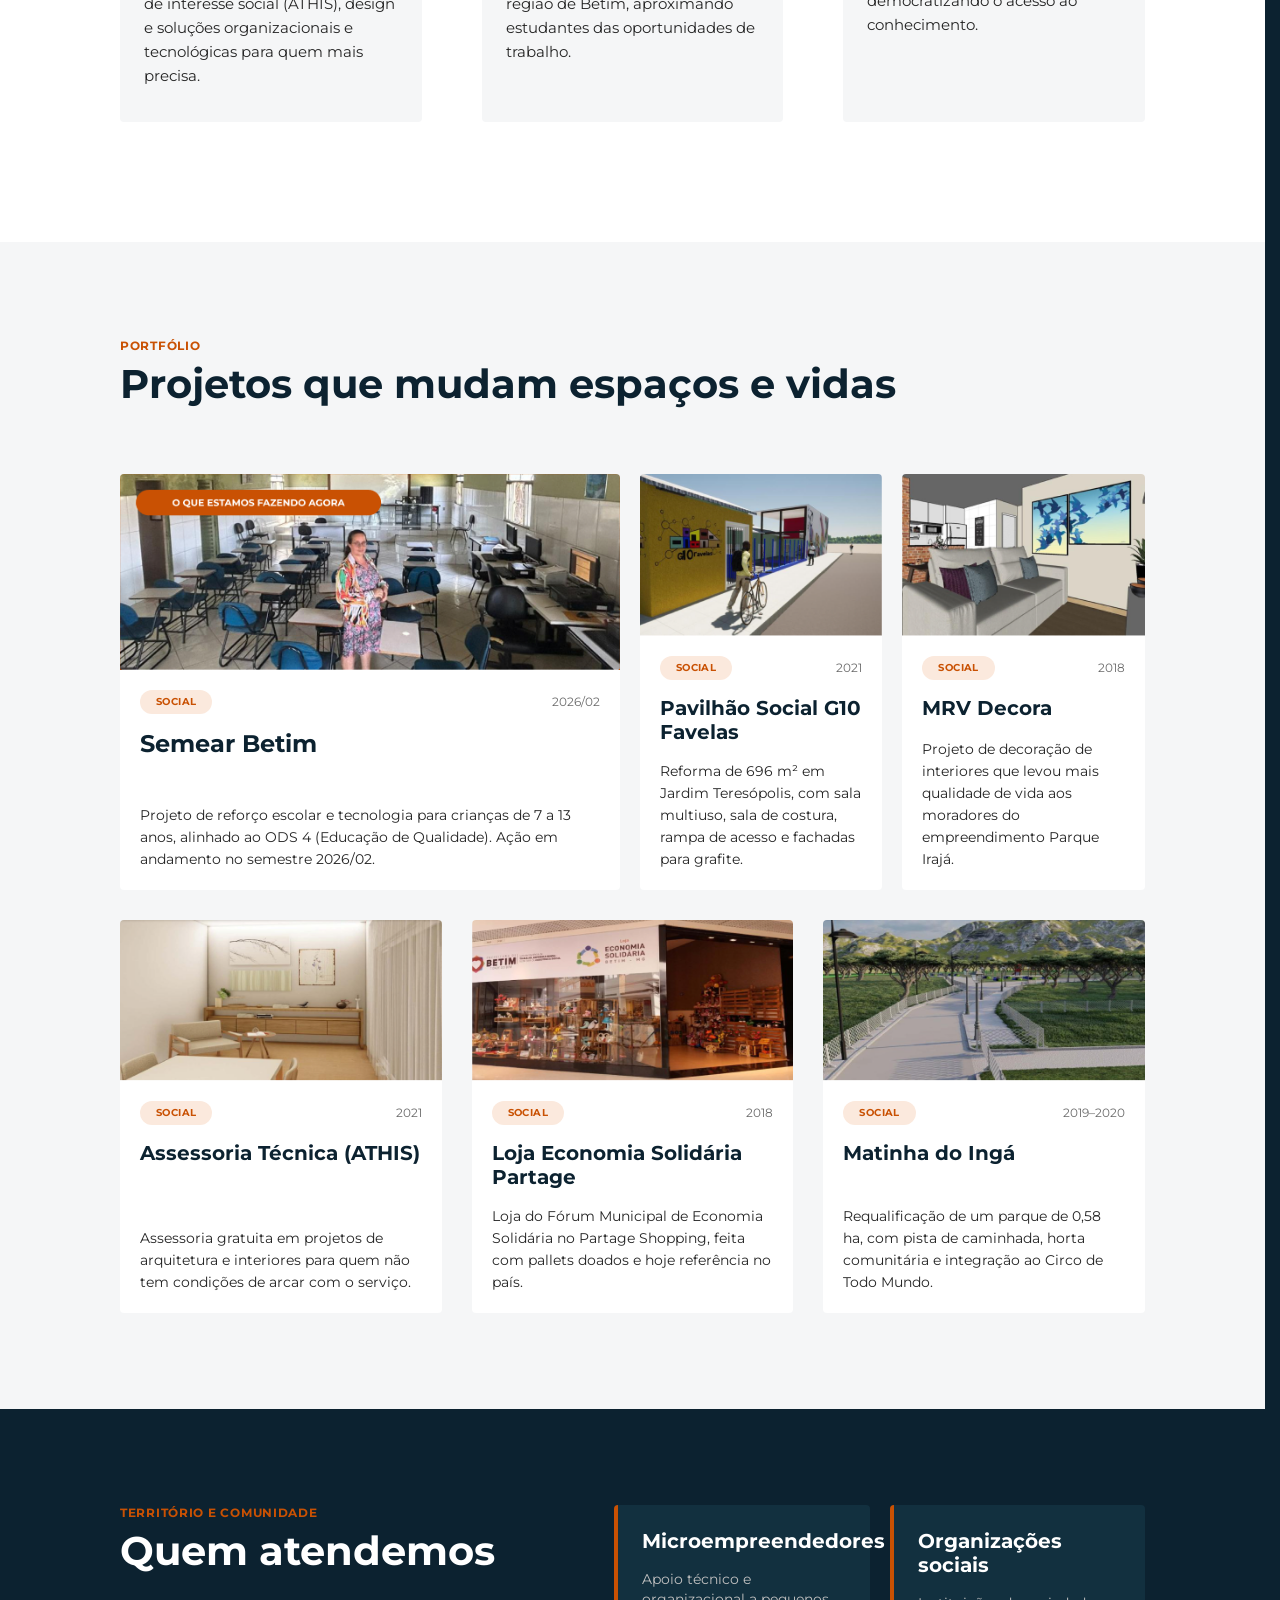
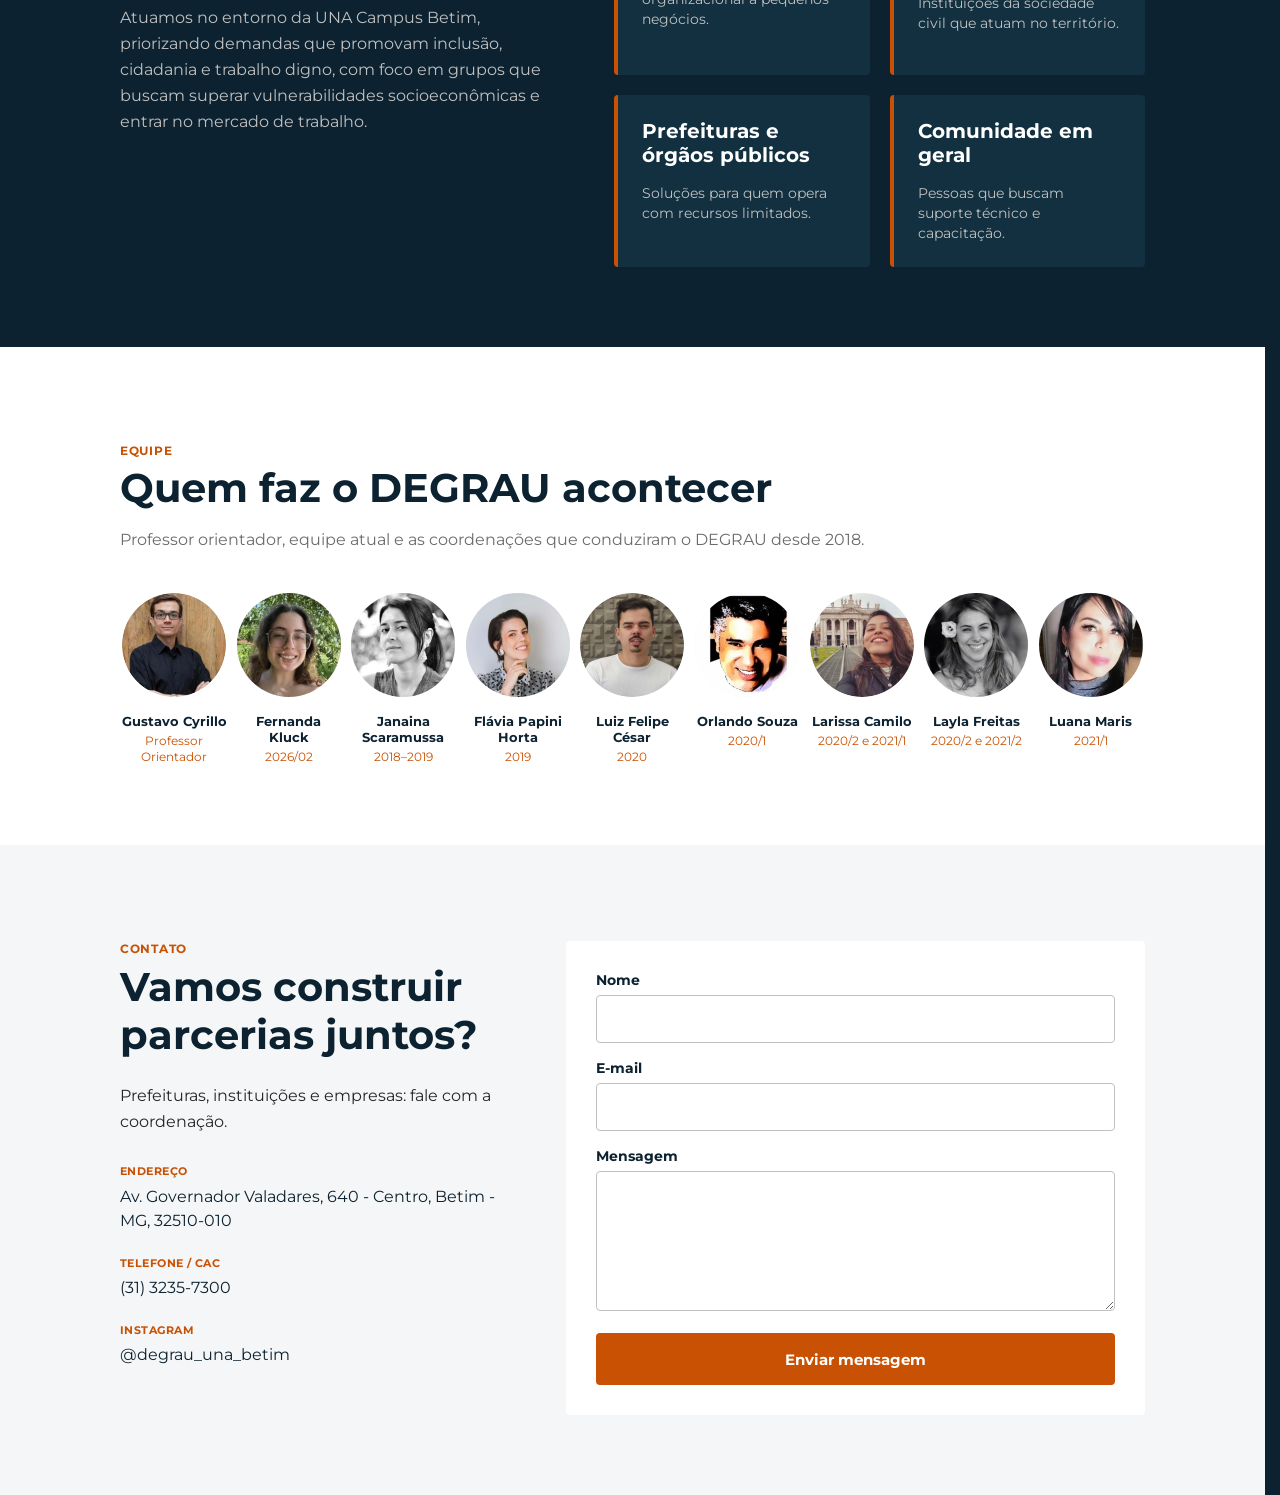
==== commit dd83526b: "Merge pull request #8 from Degrau-Betim/feat/header feat: adicionando header ao site" ====
--- a/index.html
+++ b/index.html
@@ -11,7 +11,25 @@
   <link rel="stylesheet" href="style/style.css">
 </head>
 
-<body>
+<body class="home">
+
+  <header class="header">
+    <div class="header-nav">
+      <div class="logo-f-logo">
+        <img class="logo" src="assets/logo-degrau.png" width="36" height="44">
+        <span class="f-logo">DEGRAU</span>
+      </div>
+      <div class="links">
+        <a href="#sobre">Sobre</a>
+        <a href="#portfolio-titulo">Portifólio</a>
+        <a href="#acoes-titulo">Ações</a>
+        <a href="#equipe ">Equipe</a>
+        <a href="#contato">Contato</a>
+      </div>
+      <button class="btn btn-primary">Fale Conosco</button>
+    </div>
+  </header>
+
   <main>
     <section class="hero" aria-labelledby="hero-titulo">
       <div class="hero-main">
@@ -406,16 +424,6 @@
     </section>
   </main>
 
-  <footer class="footer">
-    <div class="footer-nav">
-      <div class="footer-brand">
-        <img class="footer-logo" src="assets/logo-degrau.png" width="36" height="44" alt="">
-        <span class="footer-name">DEGRAU</span>
-      </div>
-      <p class="footer-copy">© 2026 DEGRAU · Escritório Modelo de Arquitetura e Engenharia · UNA Betim</p>
-    </div>
-  </footer>
-
   <script type="module" src="js/main.js"></script>
 </body>
 
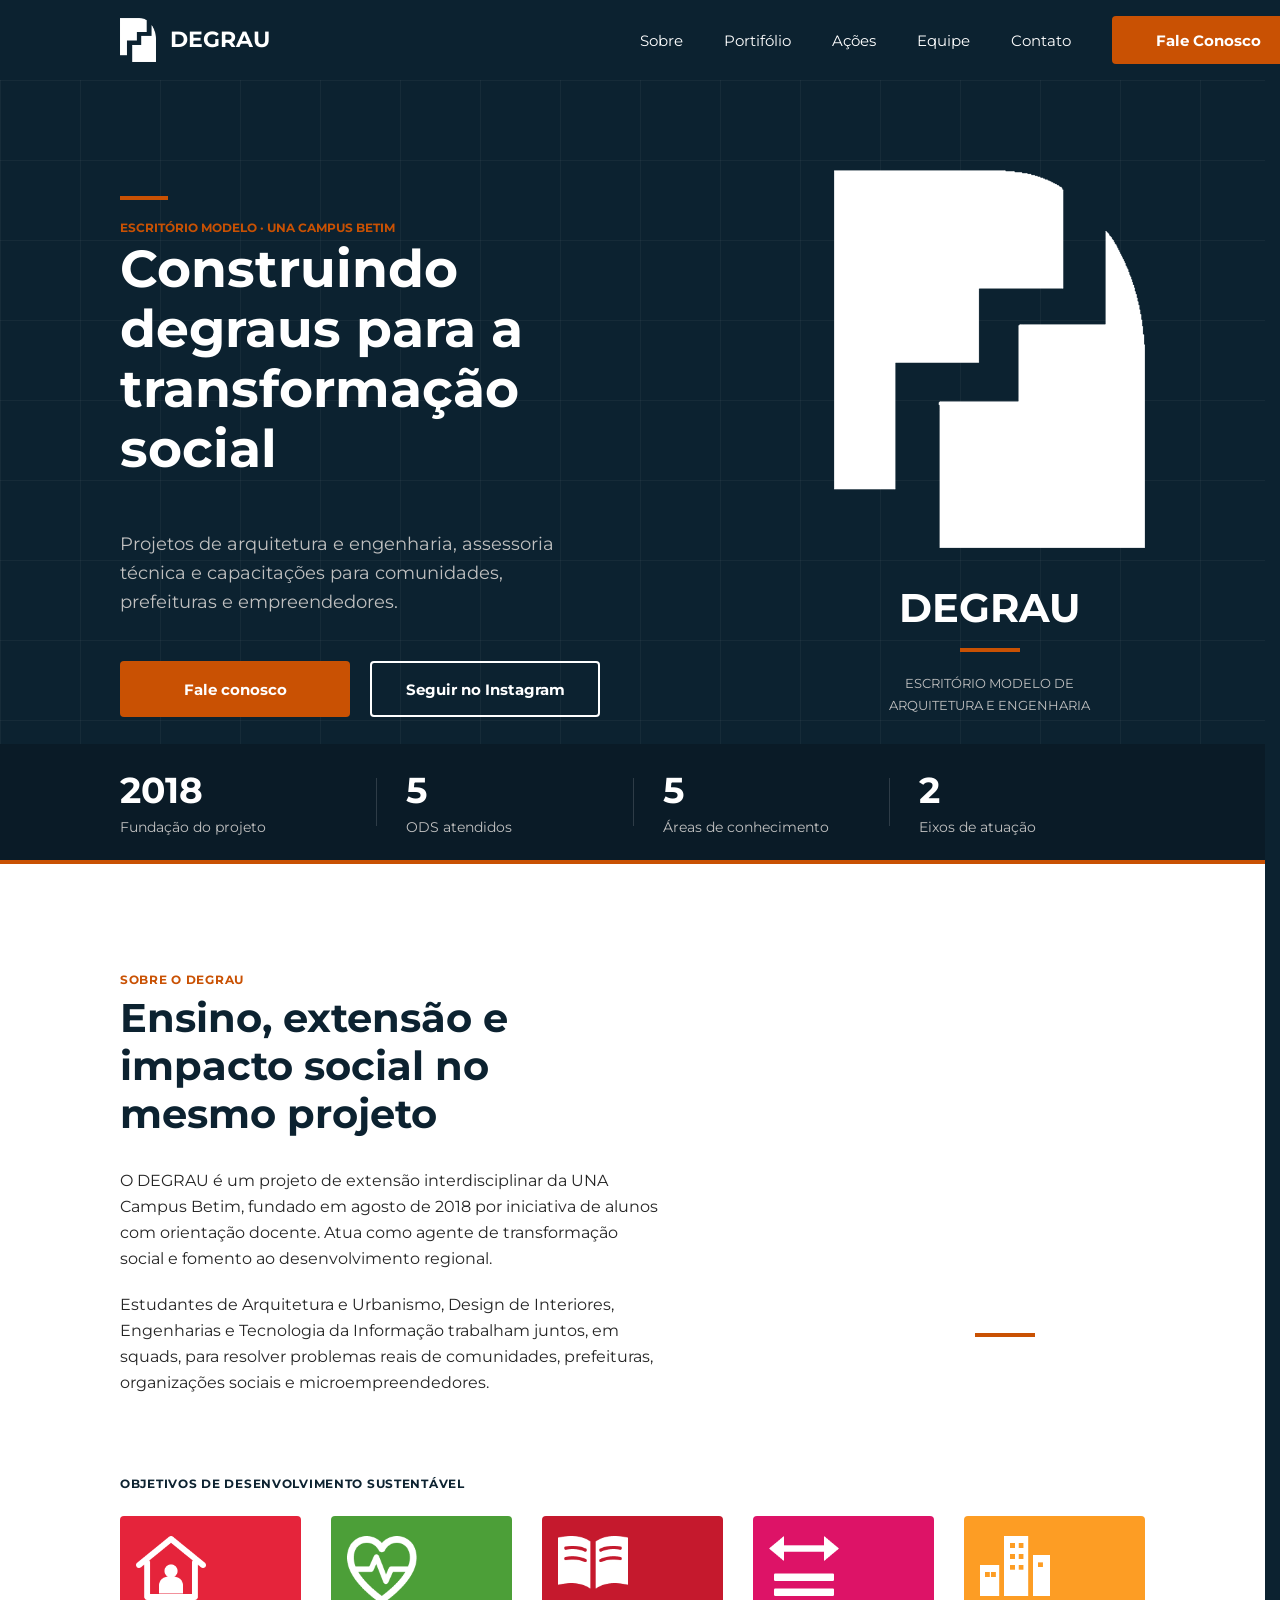
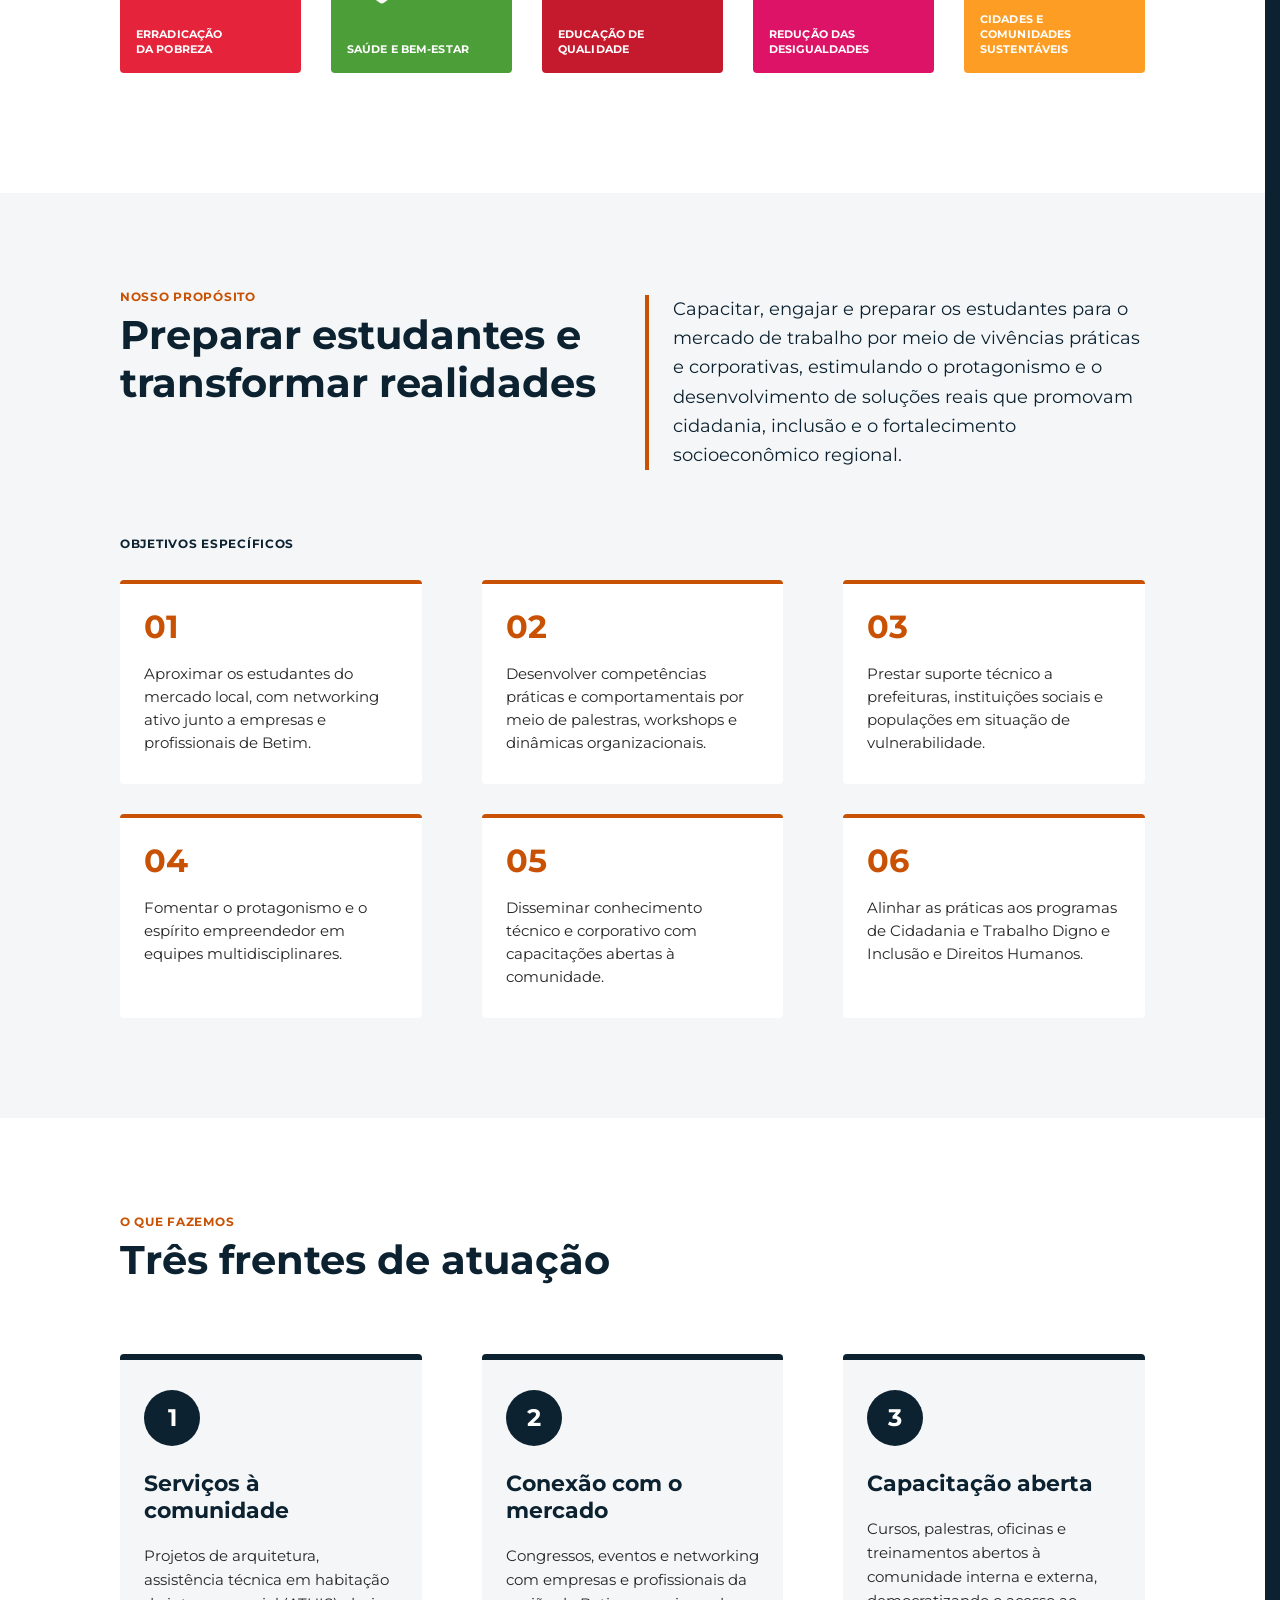
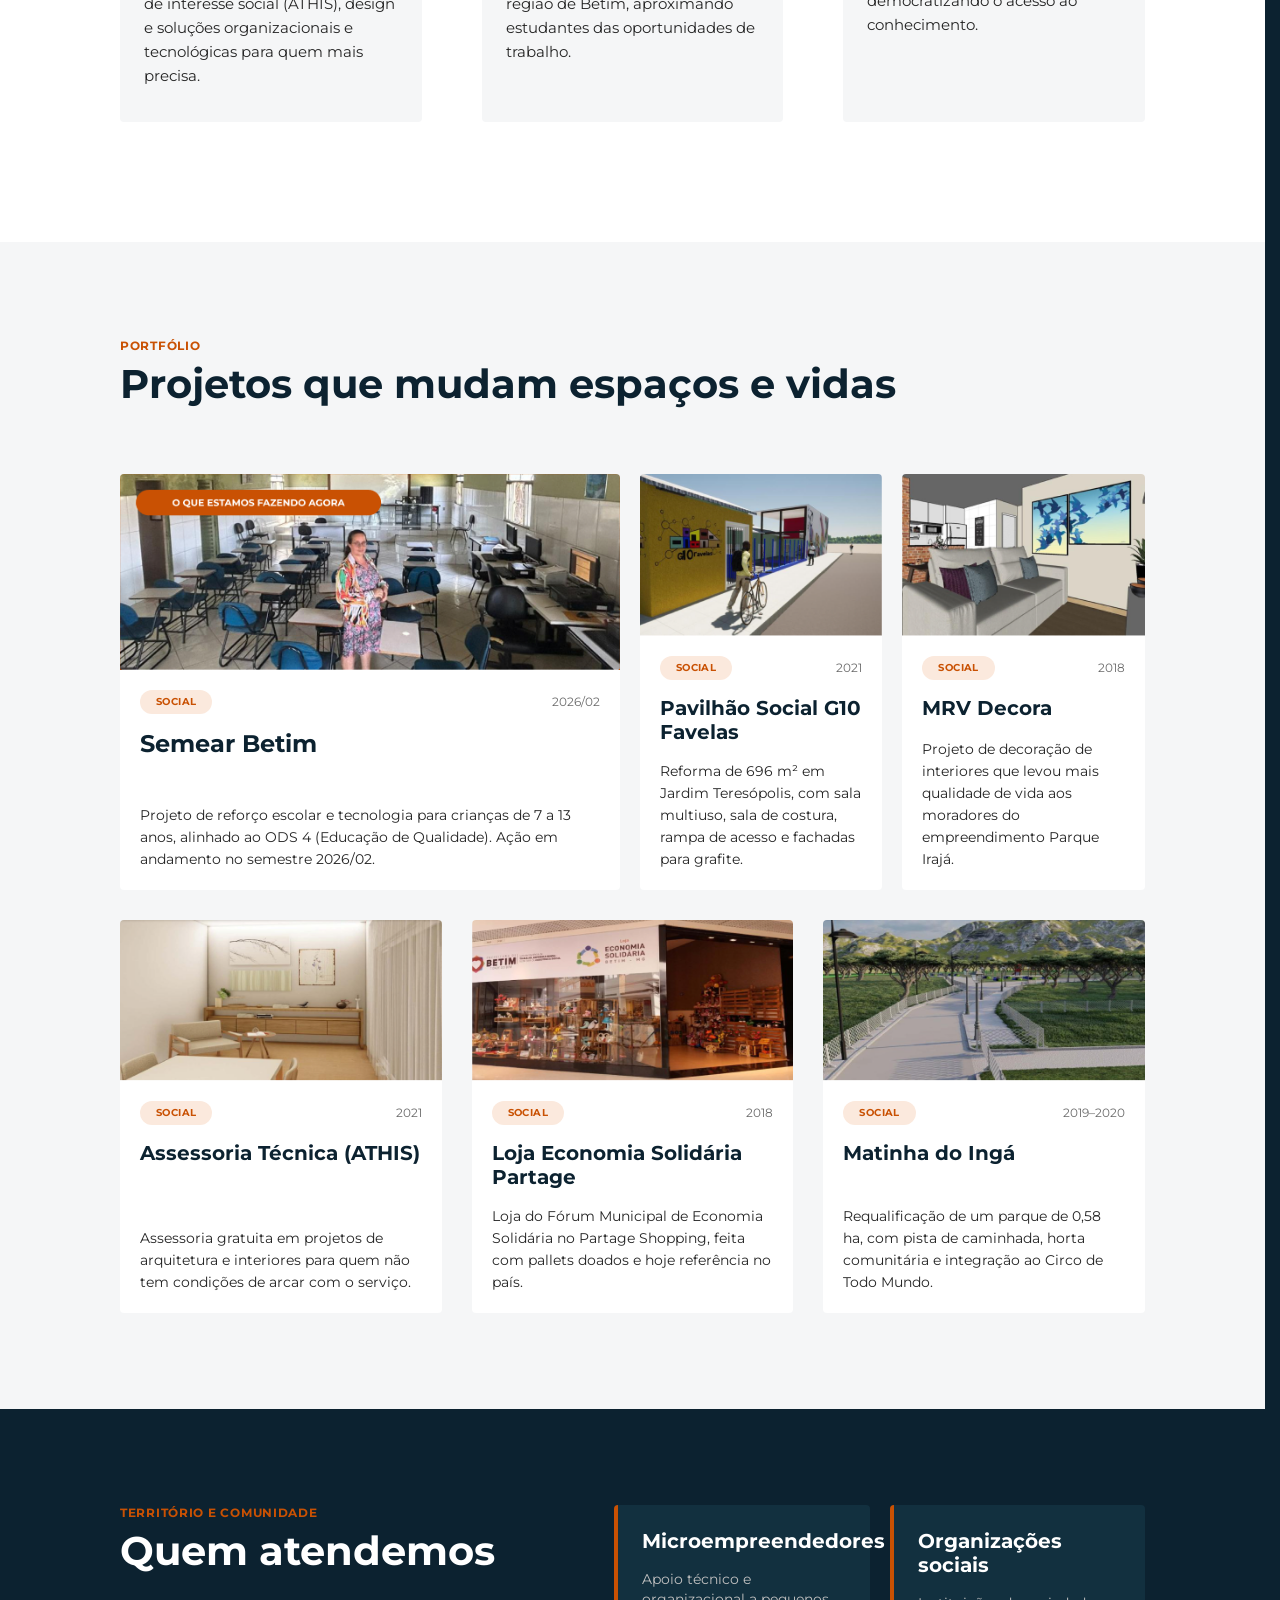
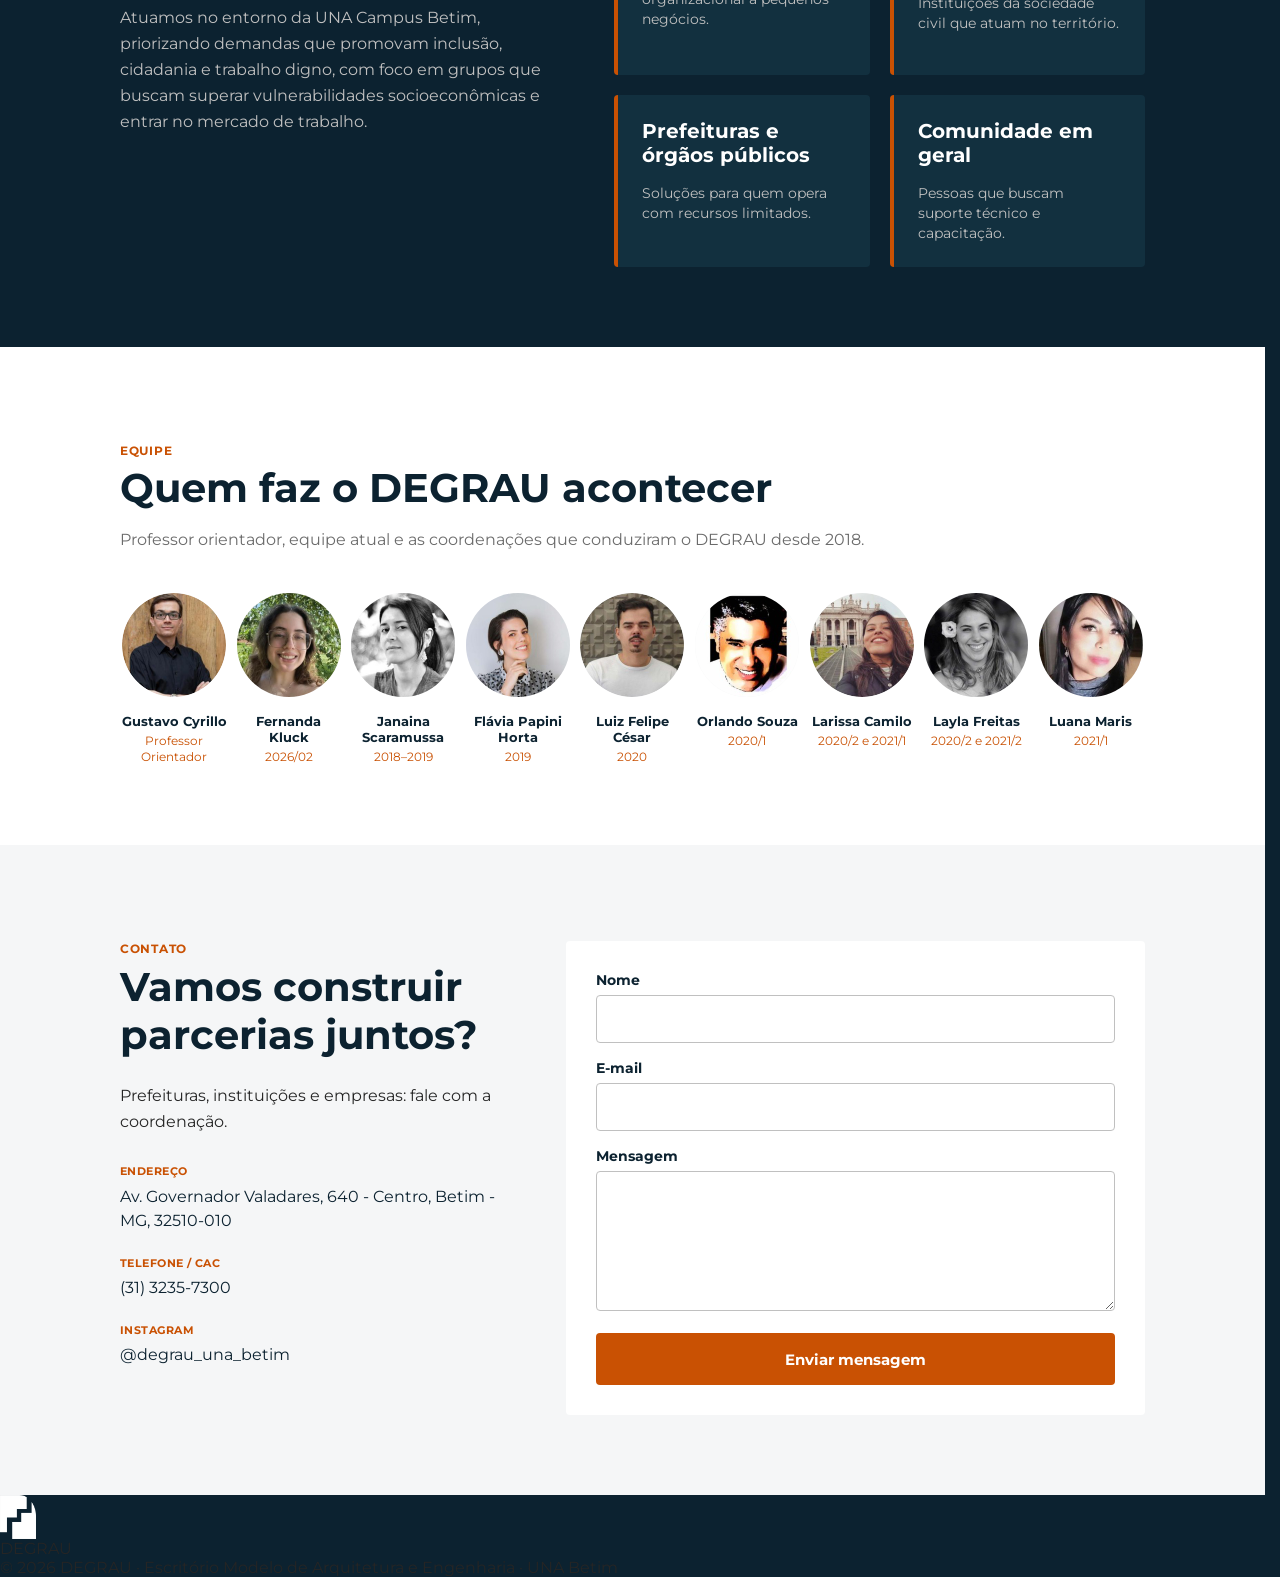
==== commit c19b27a1: "Merge pull request #9 from Degrau-Betim/feat/footer feat: criação do footer" ====
--- a/index.html
+++ b/index.html
@@ -424,6 +424,16 @@
     </section>
   </main>
 
+  <footer class="footer">
+    <div class="footer-nav">
+      <div class="footer-brand">
+        <img class="footer-logo" src="assets/logo-degrau.png" width="36" height="44" alt="">
+        <span class="footer-name">DEGRAU</span>
+      </div>
+      <p class="footer-copy">© 2026 DEGRAU · Escritório Modelo de Arquitetura e Engenharia · UNA Betim</p>
+    </div>
+  </footer>
+
   <script type="module" src="js/main.js"></script>
 </body>
 
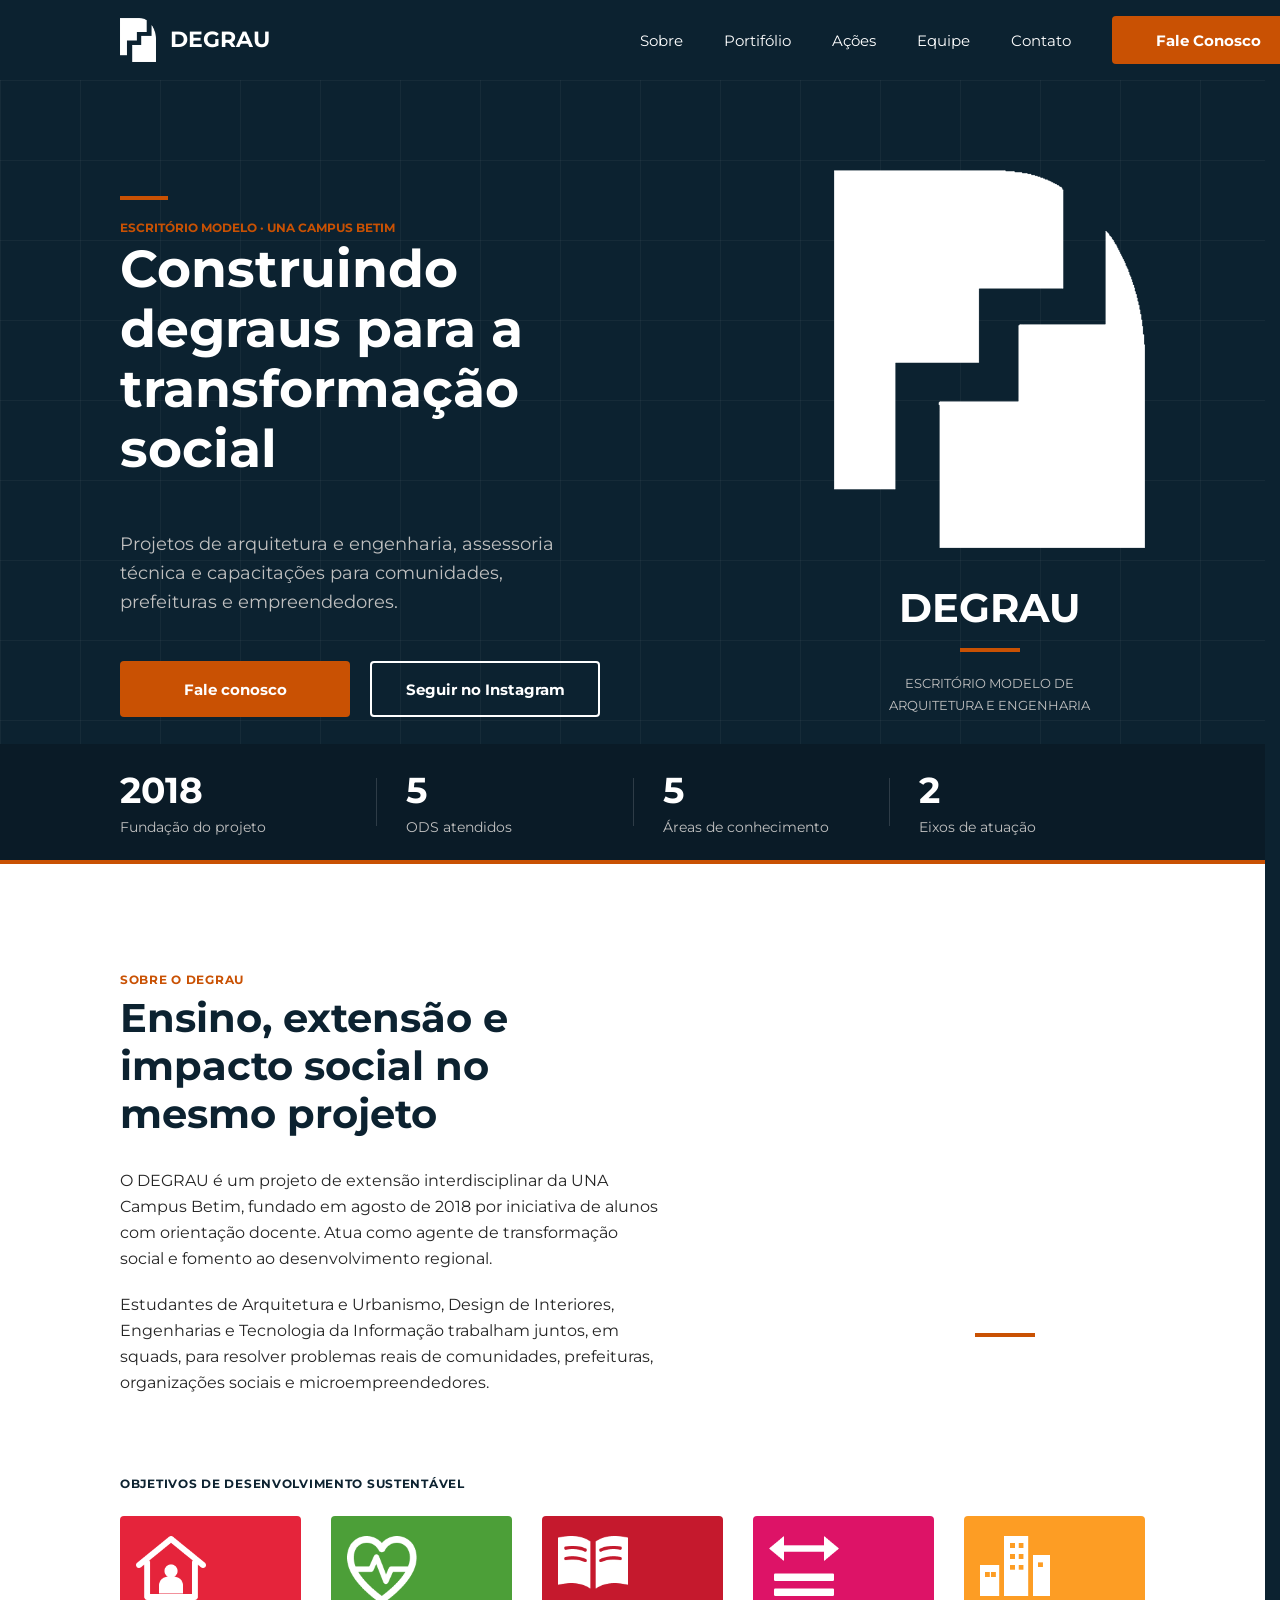
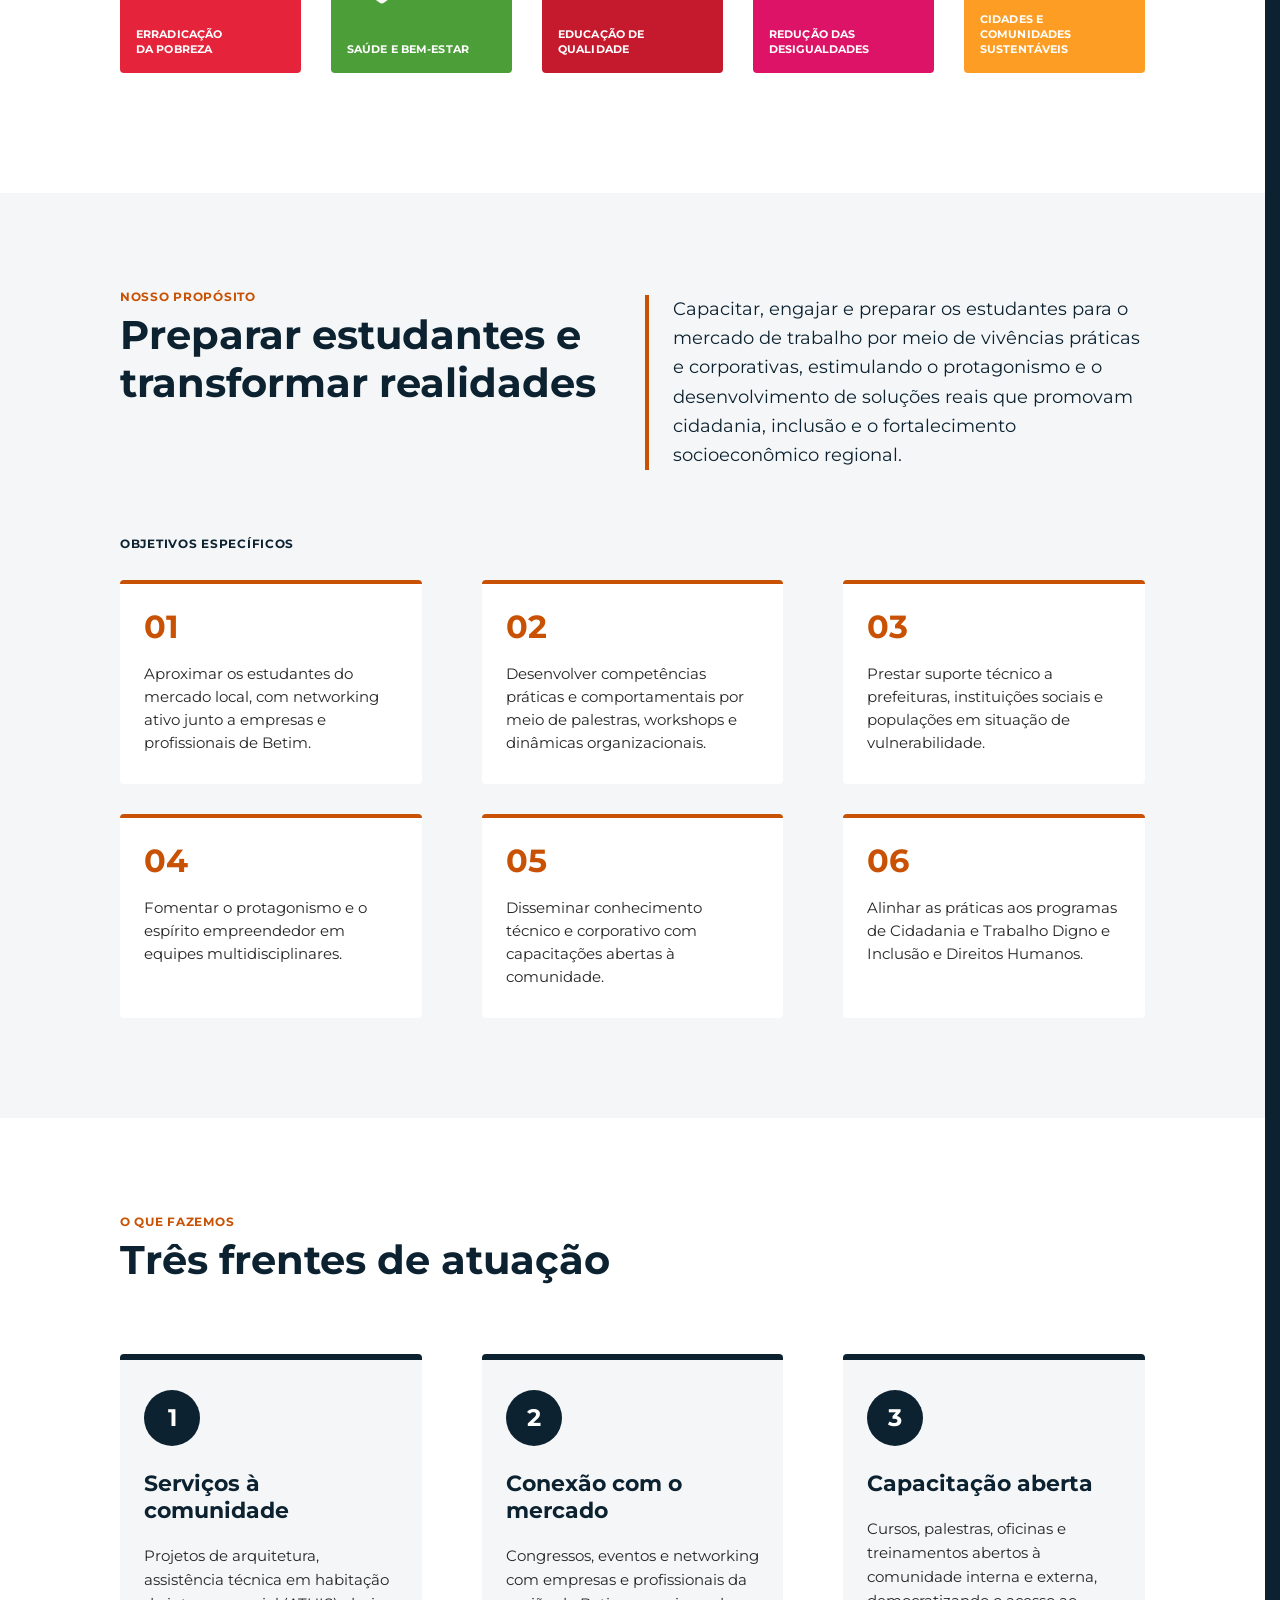
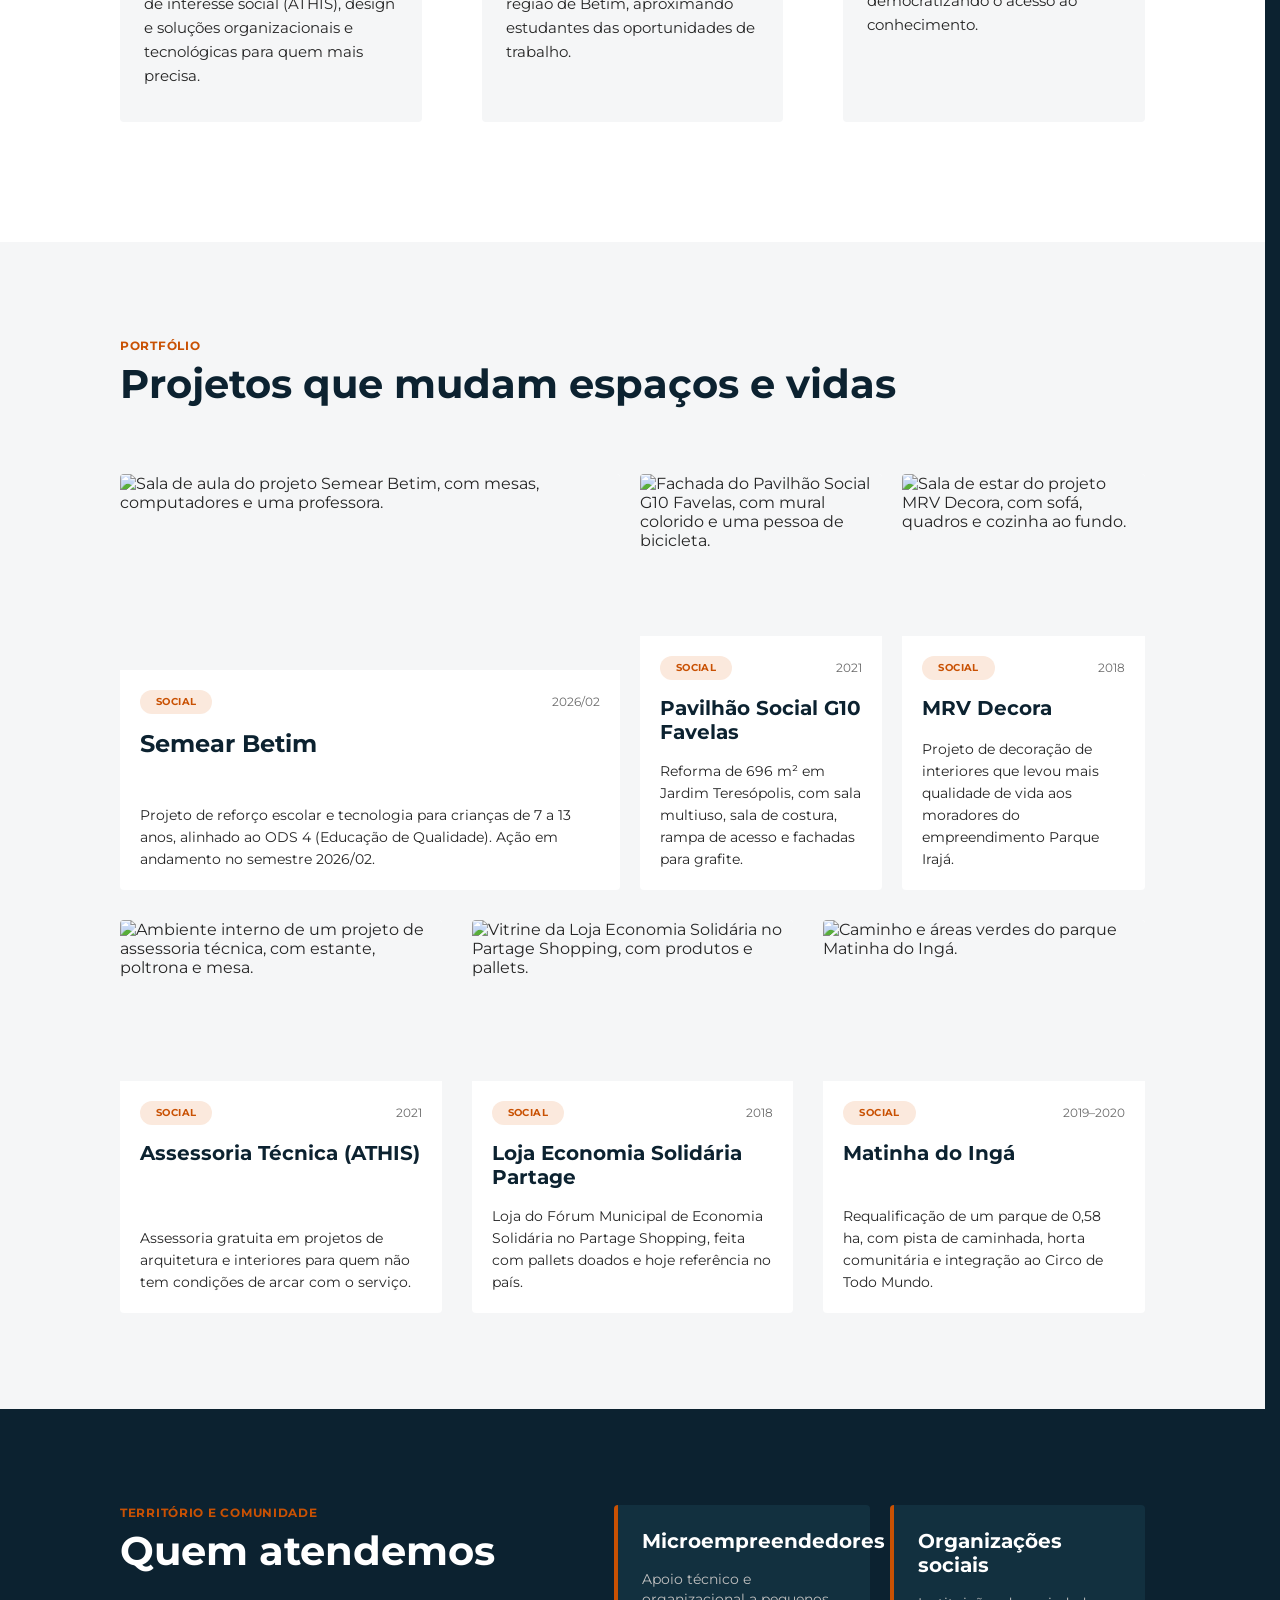
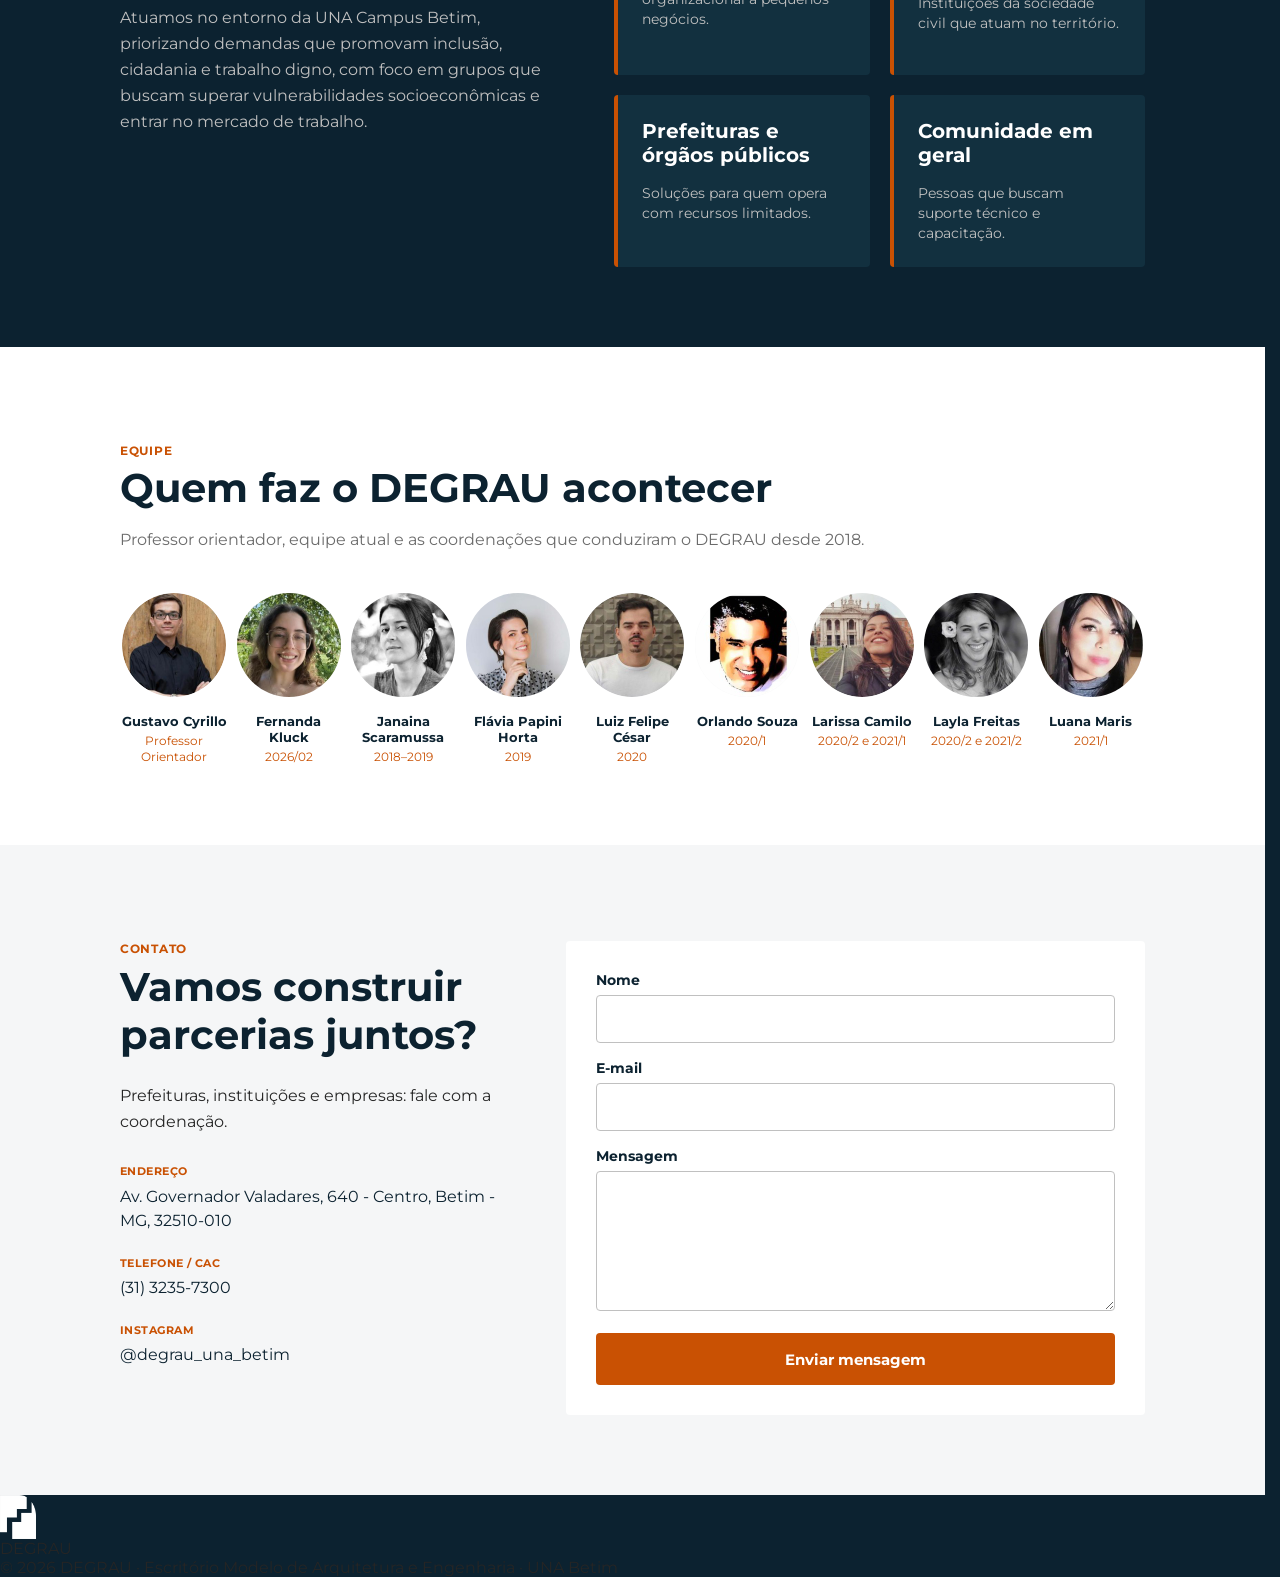
==== commit 7c7b6d40: "Envia as mensagens do formulário de contato para o e-mail da coordenação." ====
--- a/index.html
+++ b/index.html
@@ -402,7 +402,11 @@
             </div>
           </dl>
         </div>
-        <form id="contato-form" class="contato-form" novalidate>
+        <form id="contato-form" class="contato-form" action="https://formsubmit.co/sistemadegraubetim@gmail.com" method="POST" novalidate>
+          <p class="contato-honey" aria-hidden="true">
+            <label for="contato-honey">Não preencha este campo</label>
+            <input id="contato-honey" name="_honey" type="text" tabindex="-1" autocomplete="off">
+          </p>
           <div class="contato-field">
             <label for="contato-nome">Nome</label>
             <input class="field" id="contato-nome" name="nome" type="text" autocomplete="name" aria-describedby="contato-nome-erro">
@@ -419,6 +423,7 @@
             <p class="contato-error" id="contato-mensagem-erro" hidden></p>
           </div>
           <button class="btn btn-primary contato-submit" type="submit">Enviar mensagem</button>
+          <p class="contato-status" id="contato-status" role="status" aria-live="polite" hidden></p>
         </form>
       </div>
     </section>
